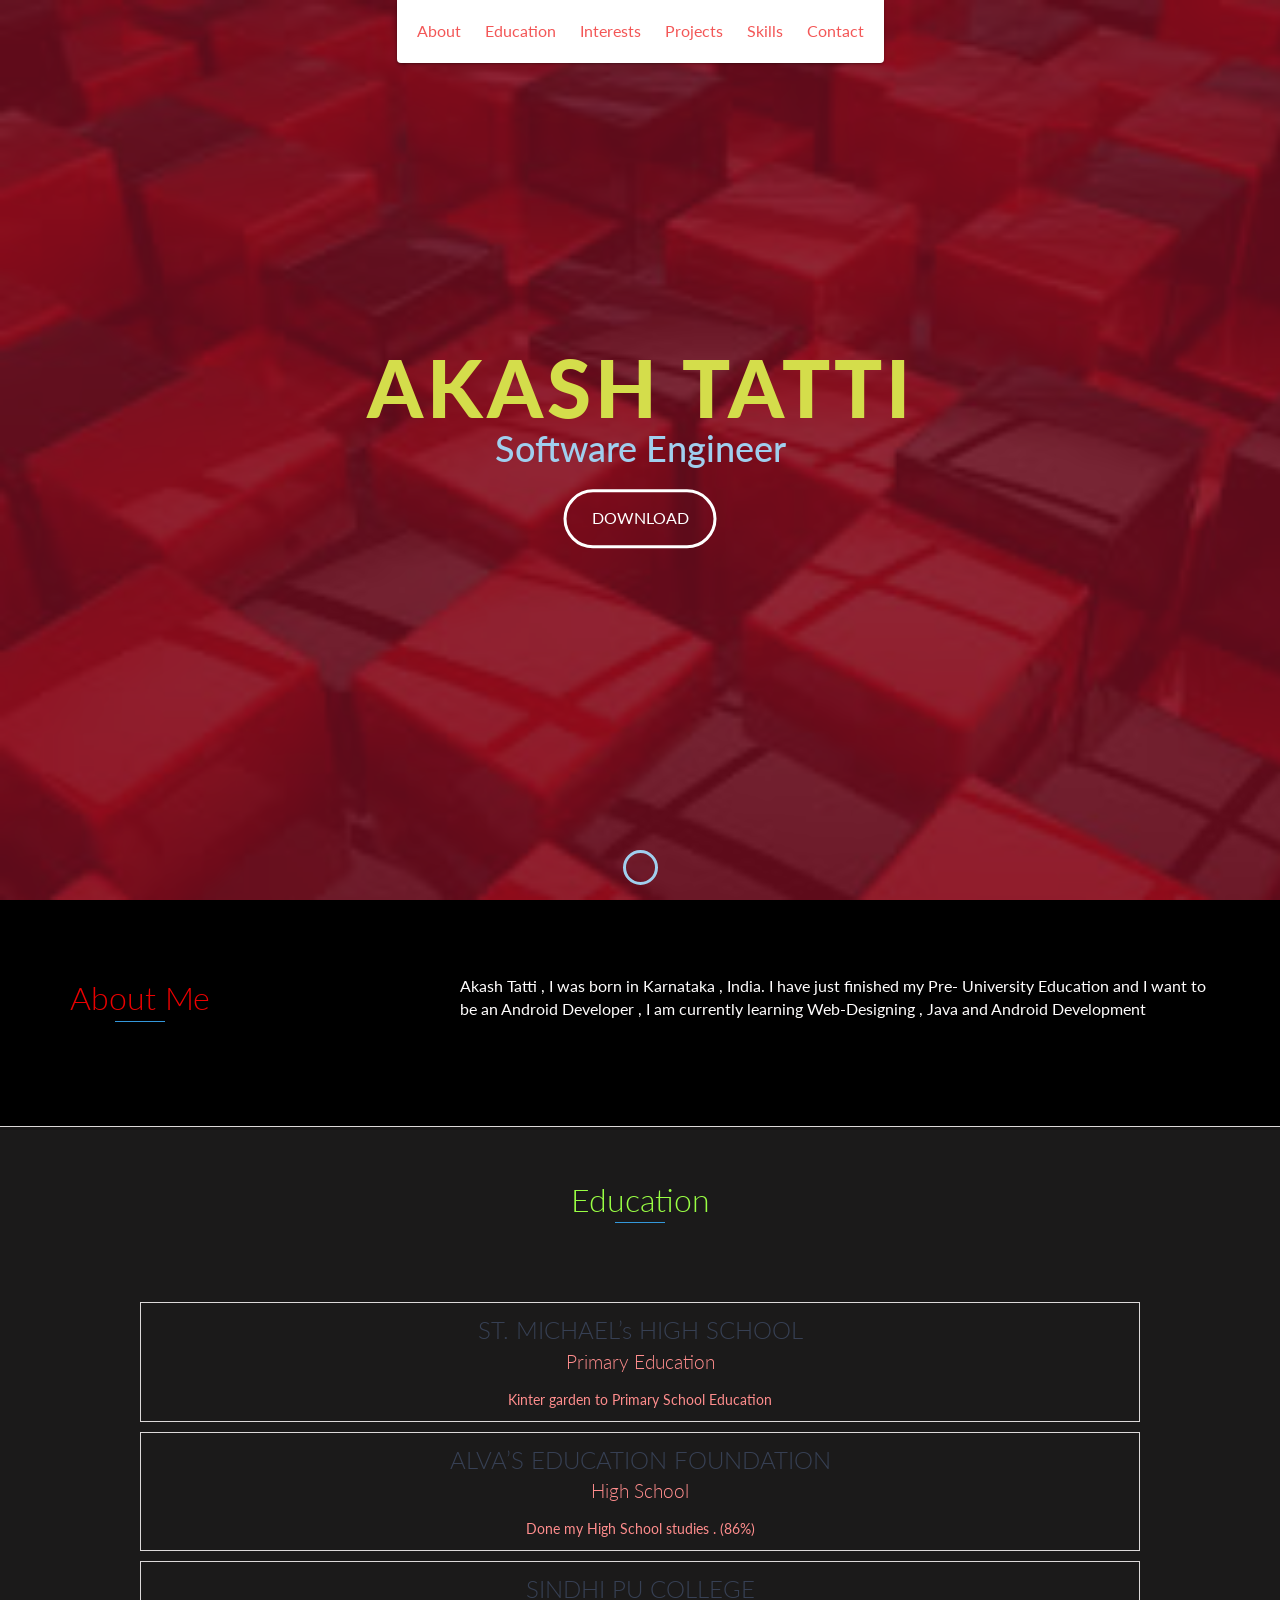
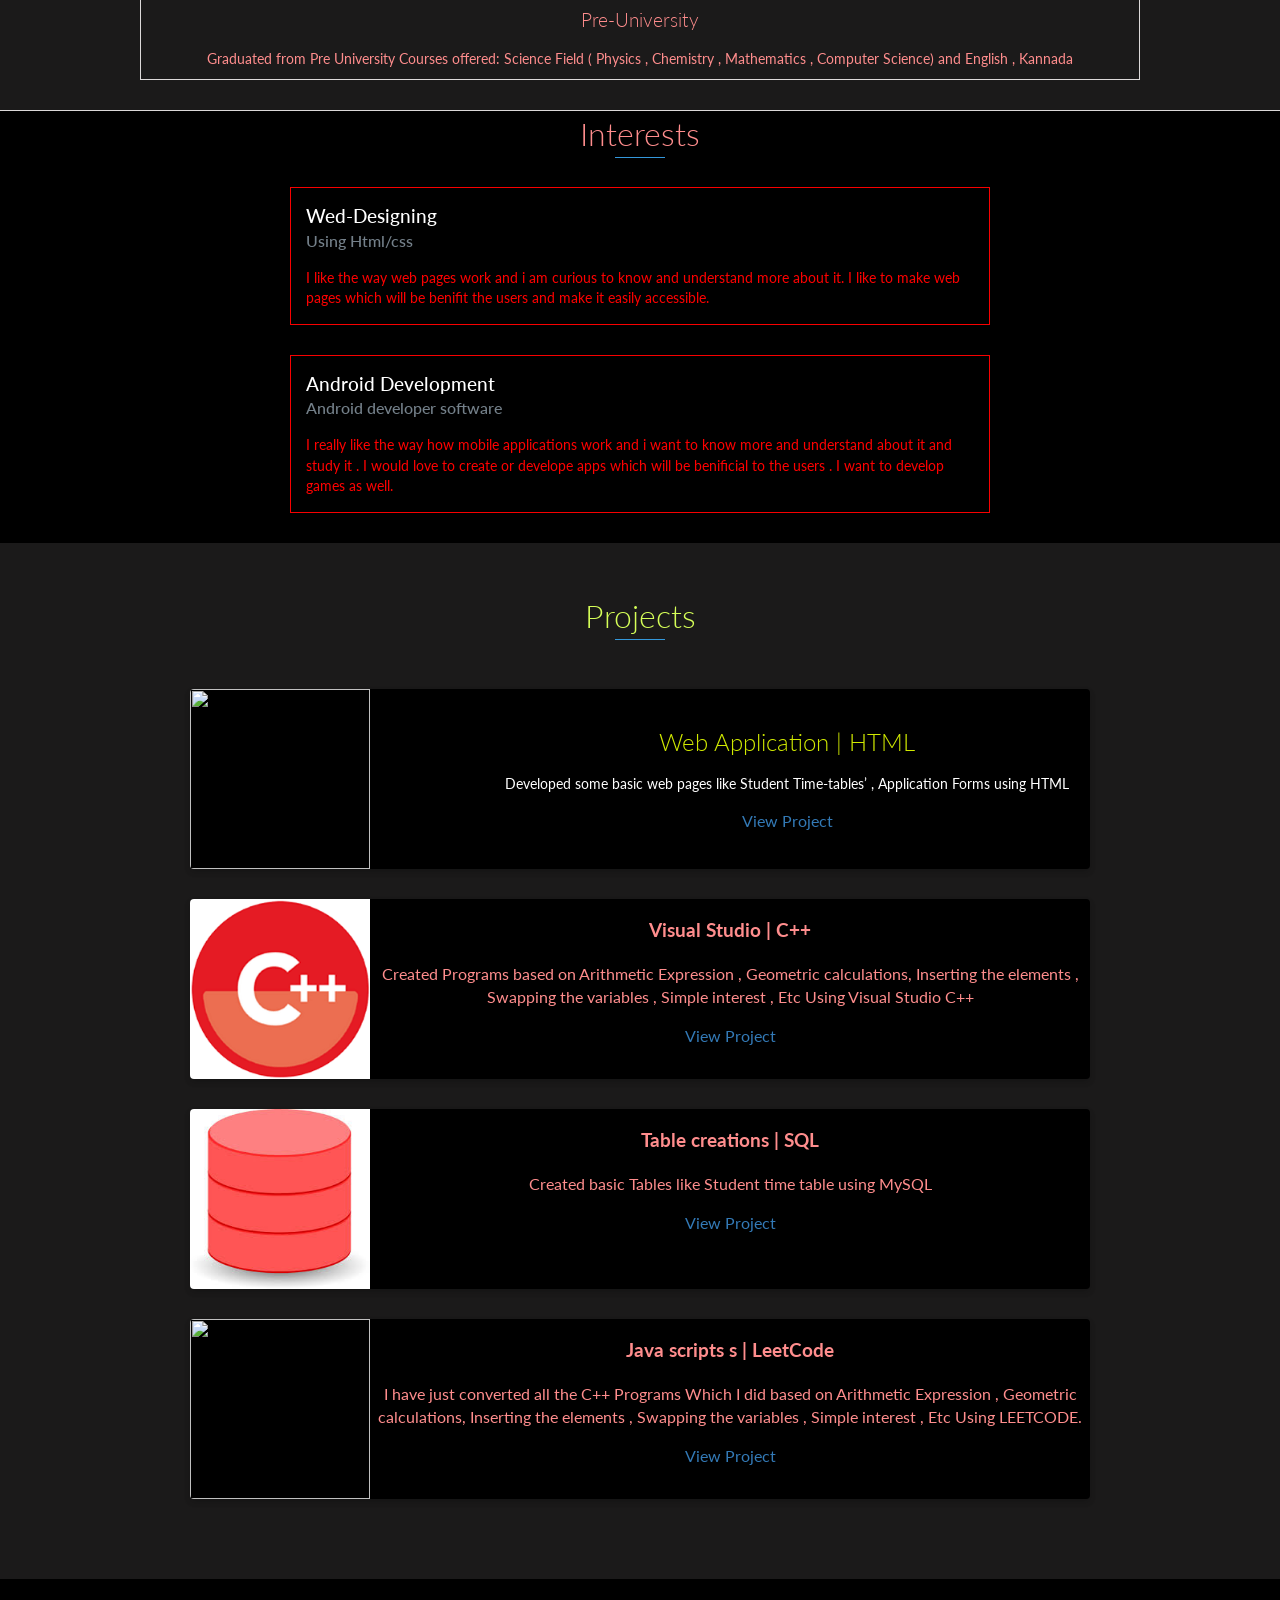
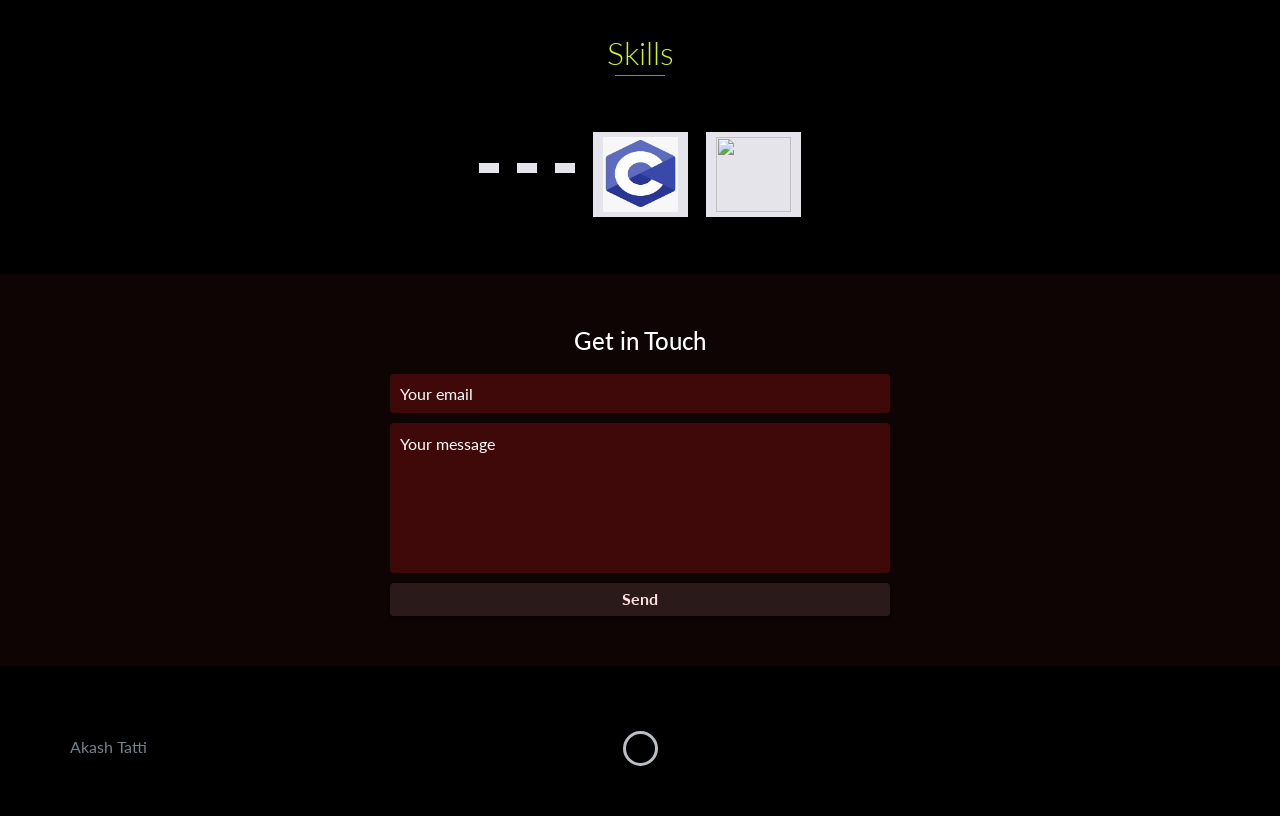
==== index.html @ 7dd9858f "Add files via upload" ====
<!DOCTYPE html>
<html class="no-js" lang="en">

<head>
    


    <meta charset="utf-8">
    <meta http-equiv="X-UA-Compatible" content="IE=edge">
    <meta name="viewport" content="width=device-width, initial-scale=1">
    <title>My Portfolio</title>
	<link rel="shortcut icon" href="favicon.ico" type="image/x-icon">
	<link rel="icon" href="favicon.ico" type="image/x-icon">
    <link href="https://fonts.googleapis.com/css?family=Lato:300,400,700,900" rel="stylesheet">
    <link rel="stylesheet" href="libs/font-awesome/css/font-awesome.min.css">
    <link href="css/bootstrap.min.css" rel="stylesheet">
    <link href="css/styles.css" rel="stylesheet">
</head>

<body>
    <div id="mobile-menu-open" class="shadow-large">
        <i class="fa fa-bars" aria-hidden="true"></i>
    </div>
    <!-- End #mobile-menu-toggle -->
    <header>
        <div id="mobile-menu-close">
            <span>Close</span> <i class="fa fa-times" aria-hidden="true"></i>
        </div>
        <ul id="menu" class="shadow">
            <li>
                <a href="#about">About</a>
            </li>
            <li>
                <a href="#education">Education</a>
            </li>
            <li>
                <a href="#interests">Interests</a>
            </li>
            <li>
                <a href="#projects">Projects</a>
            </li>
            <li>
                <a href="#skills">Skills</a>
            </li>
            <li>
                <a href="#contact">Contact</a>
            </li>
        </ul>
    </header>
    <!-- End header -->

    <div id="lead">
        <div id="lead-content">
            <h1>Akash Tatti</h1>
            <h2>Software Engineer</h2>
            <a href="https://drive.google.com/file/d/1uP4zpiousrW5G_NjTyZGh92QVr4Qnkuy/view?usp=sharing" download class="btn-rounded-white">DOWNLOAD</a>
          
        </div>
        <!-- End #lead-content -->

        <div id="lead-overlay"></div>

        <div id="lead-down">
            <span>
                <i class="fa fa-chevron-down" aria-hidden="true"></i>
            </span>
        </div>
        <!-- End #lead-down -->
    </div>
    <!-- End #lead -->

    <div id="about">
        <div class="container">
            <div class="row">
                <div class="col-md-4">

                    <h2 class="heading">About Me</h2>
                </div>
                <div class="col-md-8">
                    <p>
                       Akash Tatti , I was born in Karnataka , India. I have just finished my Pre- University Education and I want to be an Android Developer , I am currently learning Web-Designing , Java and Android Development
                    </p>
                </div>
            </div>
        </div>
    </div>
    <!-- End #about -->

    <div id="education" class="background-alt">
        <h2 class="heading">Education</h2>
        <div id="experience-timeline">
            <div data-date="June 2006 – March 2014">
                <h3>ST. MICHAEL’s HIGH SCHOOL </h3>
                <h4>Primary Education</h4>
                <p>
                    Kinter garden to Primary School Education                                                   
                </p>
            </div>

            <div data-date="June 2014 – March 2018">
                <h3>ALVA’S EDUCATION FOUNDATION </h3>
                <h4>High School</h4>
                <p>
                    Done my High School studies . (86%) 
                </p>
            </div>

            <div data-date="June 2018- March 2020 ">
                <h3>SINDHI PU COLLEGE </h3>
                <h4>Pre-University</h4>
                <p>
                       Graduated from Pre University 
                    Courses offered:  Science Field ( Physics , Chemistry , Mathematics , Computer Science) and English , Kannada
                    
                </p>
            </div>
        </div>
    </div>
    <!-- End #education -->

    <div id="interests"> 
        <center> <u><h2 class="heading" >Interests</h2 > </u></center>
        <div class="education-block">
            <h3>Wed-Designing</h3>
            
            <h4>Using Html/css</h4>
            <p>
               I like the way web pages work and i am curious to know and understand more about it.
               I like to make web pages which will be benifit the users and make it easily accessible.

            </p>
        </div>
        <!-- End .education-block -->

        <div class="education-block">
            <h3>Android Development</h3>
            
            <h4>Android developer software</h4>
            <p>I really like the way how mobile applications work and i want to know more and understand about it and study it .
                I would love to create or develope apps which will be benificial to the users .
                I want to develop games as well. 
            </p>
        </div>
        <!-- End .education-block -->
    </div>
    <!-- End #education -->

    <div id="projects" class="background-alt">
        <h2 class="heading">Projects</h2>
        <div class="project-info1">
            <div class="row">
                <div class="project shadow-large">
                    <div class="project-image">

                        <img src="https://encrypted-tbn0.gstatic.com/images?q=tbn%3AANd9GcQEc9A_S6BPxCDRp5WjMFEfXrpCu1ya2OO-Lw&usqp=CAU " width="180" height="180" />
                        
                    </div>
                    <!-- End .project-image -->
                    
                 
                    <div class="project-info">
                        <h3>Web Application | HTML   </h3>
                        <p>
                            Developed some basic web pages like Student Time-tables’  , Application Forms using HTML
                        </p>
                        <a href="#">View Project</a>
                    </div>
                        
                        </a>
                        
                           
                    <!-- End .project-info -->
                </div>
                <!-- End .project -->

                <div class="project shadow-large">
                    <div class="project-image">
                        <img src="[data-uri]" width="180" height="180 "  />
                    </div>
                    <!-- End .project-image -->
                    <div class="project-info1">
                        <h3>Visual Studio | C++</h3>
                        <p>
                            Created Programs based on Arithmetic Expression , Geometric calculations, Inserting the elements , Swapping the variables , Simple interest , Etc
                            Using Visual Studio C++
                            
                        </p>
                        <a href="#">View Project</a>
                    </div>
                    <!-- End .project-info -->
                </div>
                <!-- End .project -->
                <div class="project shadow-large">
                    <div class="project-image">
                        <img src="[data-uri]" width="180" height="180 " />
                    </div>
                    <!-- End .project-image -->
                    <div class="project-info1">
                        <h3>   Table creations |  SQL </h3>
                        <p>
                            Created basic Tables like Student time table  using MySQL
                            
                        </p>
                        <a href="#">View Project</a>
                    </div>
                    <!-- End .project-info -->
                </div>
                <!-- End .project -->
                <div class="project shadow-large">
                    <div class="project-image">
                        <img src="https://143530-415148-raikfcquaxqncofqfm.stackpathdns.com/wp-content/uploads/2018/09/java.png" width="180" height="180" />
                    </div>
                    <!-- End .project-image -->
                    <div class="project-info1">
                        <h3>Java scripts s |  LeetCode</h3>
                        <p>
                            I have just converted all the C++ Programs Which I did based on Arithmetic Expression , Geometric calculations, Inserting the elements , Swapping the variables , Simple interest , Etc Using LEETCODE.
                            
                        </p>
                        <a href="#">View Project</a>
                    </div>
                    <!-- End .project-info -->
                </div>
                <!-- End .project -->
            </div>
        </div>
    </div>
    <!-- End #projects -->

    <div id="skills">
        <h2 class="heading">Skills</h2>
        <ul>
            
            <li><a href="https://html.com/ " target="_blank"><i class="fa fa-html5 -" aria-hidden="true"></i></a></li>
            <li><a href="https://www.oracle.com/in/database/ " target="_blank"><i class="fa fa-database" aria-hidden="true"></i></a></li>
             <li><a href="https://www.java.com/en/" target="_blank"><i class="fab fa-java fa-lg" aria-hidden="true"></i></a></li>
            <li><img src="[data-uri]" width="75" height="75">
</li>
            <li><img src="https://i.pinimg.com/originals/99/f8/87/99f887833c475448723d3c9ac16c179b.png" width="75" height="75"></li>

        </ul>
    </div>
    <!-- End #skills -->

    <div id="contact">
        <h2>Get in Touch</h2>
        <div id="contact-form">
            <form action="mailto:someone@example.com" method="post" enctype="text/plain">
            
                <input type="hidden" name="_subject" value="Contact request from personal website" />
                <input type="email" name="_replyto" placeholder="Your email" required>
                <textarea name="message" placeholder="Your message" required></textarea>
                <button type="submit">Send</button>
            </form>
        </div>
        <!-- End #contact-form -->
    </div>
    <!-- End #contact -->

    <footer>
        <div class="container">
            <div class="row">
                <div class="col-sm-5 copyright">
                    <p>
                        Akash Tatti
                    </p>
                </div>
                <div class="col-sm-2 top">
                    <span id="to-top">
                        <i class="fa fa-chevron-up" aria-hidden="true"></i>
                    </span>
                </div>
                <div class="col-sm-5 social">
                    <ul>
                        <li>
                            <a href="https://github.com/Akash-Tatti/ " target="_blank"><i class="fa fa-github" aria-hidden="true"></i></a>
                        </li>
        
                        <li>
                            <a href="https://plus.google.com/" target="_blank"><i class="fa fa-google-plus" aria-hidden="true"></i></a>
                        </li>
                        <li> <a href="https://www.linkedin.com/in/akash-tatti-5073a31b0/" target="_blank"><i class="fa fa-linkedin" aria-hidden="true"></i></a>
                        </li>
                        <li>
                            <a href="https://www.instagram.com/07ash_ketchum/" target="_blank"><i class="fa fa-instagram" aria-hidden="true"></i></a>
                        </li>
                    </ul>
                </div>
            </div>
        </div>
    </footer>
    <!-- End footer -->

    <script src="https://ajax.googleapis.com/ajax/libs/jquery/1.12.4/jquery.min.js"></script>
    <script src="js/scripts.min.js"></script>
</body>

</html>
---- css/styles.css ----
/*!
    Title: Dev Portfolio Template
    Version: 1.2.2
    Last Change: 03/25/2020
    Author: Ryan Fitzgerald
    Repo: https://github.com/RyanFitzgerald/devportfolio-template
    Issues: https://github.com/RyanFitzgerald/devportfolio-template/issues

    Description: This file contains all the styles associated with the page
    that don't come from third party libraries. This file gets compiled using
    Gulp and send to the /css folder which is then loaded on the page.

*/body{font-family:'Lato', sans-serif;font-size:16px}body.active{overflow:hidden;z-index:-1}.no-js #experience-timeline>div{background:#black;padding:10px;margin-bottom:10px;border:1px solid #dcd9d9}.no-js #experience-timeline>div h3{font-size:1.5em;font-weight:300;color:#374054;display:inline-block;margin:0}.no-js #experience-timeline>div h4{font-size:1.2em;font-weight:300;color:#Black;margin:0 0 15px 0}.no-js #experience-timeline>div p{color:#ff8d8d;font-size:0.9em;margin:0}.no-js #experience-timeline:before,.no-js #experience-timeline:after{content:none}@keyframes dropHeader{0%{transform:translateY(-100%)}100%{transform:translateY(0)}}header{position:absolute;top:0;left:0;right:0;text-align:center;z-index:10;animation-name:dropHeader;animation-iteration-count:1;animation-timing-function:ease;animation-duration:0.75s}header ul{display:inline-block;background:#fff;text-align:center;padding:10px;margin:0;border-bottom-right-radius:4px;border-bottom-left-radius:4px}header li{display:inline-block}header a{display:block;color:#f35757;padding:10px}header a:hover{color:#ff2e2e;text-decoration:none;background:#eee;border-radius:4px}header a:focus{color:#3498db;text-decoration:none}header.active{display:block}header.sticky{position:fixed;z-index:999}#menu.active{display:block}#mobile-menu-open{display:none;cursor:pointer;position:fixed;right:15px;top:10px;color:#3498db;font-size:1.5em;z-index:20;padding:0 7px;border-radius:4px;background:#fff}#mobile-menu-close{display:none;text-align:right;width:100%;background:#fff;font-size:1.5em;padding-right:15px;padding-top:10px;cursor:pointer;color:#3498db}#mobile-menu-close span{font-size:0.5em;text-transform:uppercase}#mobile-menu-close i{vertical-align:middle}footer{padding:50px 0}.copyright{padding-top:20px}.copyright p{margin:0;color:#74808a}.top{text-align:center}.top span{cursor:pointer;display:block;margin:15px auto 0 auto;width:35px;height:35px;border-radius:50%;border:3px solid #b9bfc4;text-align:center}.top i{color:#74808a}.social{text-align:right}.social ul{margin:5px 0 0 0;padding:0}.social li{display:inline-block;font-size:1.25em;list-style:none}.social a{display:block;color:#74808a;padding:10px}.social a:hover{color:#800000}.btn-rounded-white{display:inline-block;color:#fff;padding:15px 25px;border:3px solid #fff;border-radius:30px;transition:.5s ease all}.btn-rounded-white:hover{color:#3498db;background:#fff;text-decoration:none}.shadow{box-shadow:0 1px 3px rgba(0,0,0,0.12),0 1px 2px rgba(0,0,0,0.24)}.shadow-large{box-shadow:0 3px 6px rgba(0,0,0,0.08),0 3px 6px rgba(0,0,0,0.15)}.heading{position:relative;display:inline-block;font-size:2em;font-weight:300;margin:0 0 30px 0}.heading:after{position:absolute;content:'';top:100%;height:1px;width:50px;left:0;right:0;margin:0 auto;background:#3498db}.background-alt{background:#1b1a1a}#lead{position:relative;height:100vh;min-height:50px;max-height:1080px;background:url(../images/lead2-bg.jpg);background-size:cover;padding:10px;overflow:hidden}#lead-content{position:absolute;z-index:10;top:50%;left:50%;transform:translate(-50%, -50%);text-align:center}#lead-content h1,#lead-content h2{margin:0}#lead-content h1{color:#d4dd4b;font-weight:900;font-size:5em;text-transform:uppercase;letter-spacing:0.05em;line-height:0.9em}#lead-content h2{color:#a0cfee;font-weight:500;font-size:2.25em;margin-bottom:15px}#lead-overlay{position:absolute;height:100%;width:100%;top:0;right:0;bottom:0;left:0;background:rgba(118,14,33,0.8);z-index:1}#lead-down{position:absolute;left:0;right:0;width:100%;text-align:center;z-index:10;bottom:15px;color:#fff}#lead-down span{cursor:pointer;display:block;margin:0 auto;width:35px;height:35px;border-radius:50%;border:3px solid #a0cfee;text-align:center}#lead-down i{animation:pulsate 1.5s ease;animation-iteration-count:infinite;padding-top:5px}@keyframes pulsate{0%{transform:scale(1, 1)}50%{transform:scale(1.2, 1.2)}100%{transform:scale(1, 1)}}#about{padding:75px 15px;border-bottom:1px solid #dcd9d9}#about h2{color:#ea0000}#about p{color:#fffdfd;margin:0}#experience{padding:50px 15px;text-align:center;border-bottom:1px solid #ff0000}#experience h2{color:#ff8d8d}#experience-timeline{margin:30px auto 0 auto;position:relative;max-width:1000px}#experience-timeline:before{position:absolute;content:'';top:0;bottom:0;left:303px;right:auto;height:100%;width:3px;background:#3498db;z-index:0}#experience-timeline:after{position:absolute;content:'';width:3px;height:40px;background:#3498db;background:linear-gradient(to bottom, #3498db, rgba(52,152,219,0));top:100%;left:303px}.vtimeline-content{margin-left:350px;background:#320000;border:1px solid #e6e6e6;padding:15px;border-radius:3px;text-align:left}.vtimeline-content h3{font-size:1.5em;font-weight:300;color:#ffffff;display:inline-block;margin:0}.vtimeline-content h4{font-size:1.2em;font-weight:300;color:#fa6e6e;margin:0 0 15px 0}.vtimeline-content p{color:#74808a;font-size:0.9em;margin:0}.vtimeline-point{position:relative;display:block;vertical-align:top;margin-bottom:30px}.vtimeline-icon{position:relative;color:#fff;width:50px;height:50px;background:#3498db;border-radius:50%;float:left;z-index:99;margin-left:280px}.vtimeline-icon i{display:block;font-size:2em;margin-top:10px}.vtimeline-date{width:260px;text-align:right;position:absolute;left:0;top:10px;font-weight:300;color:#ffe502}#education{padding:50px 15px 20px 15px;border-bottom:1px solid #dcd9d9;text-align:center}#education h2{color:#99ff44;margin-bottom:50px}.education-block{max-width:700px;margin:0 auto 30px auto;padding:15px;border:1px solid #f80000;text-align:left}.education-block h3{font-weight:500;float:left;margin:0;color:#ffffff}.education-block span{color:#74808a;float:right}.education-block h4{color:#74808a;clear:both;font-weight:500;margin:0 0 15px 0}.education-block p,.education-block ul{margin:0;color:#ff0000;font-size:0.9em}.education-block ul{padding:0 0 0 15px}#projects{padding:50px 15px;border-bottom:1px solid #000;text-align:center}#projects  h2{color:#d6ff58;margin-bottom:50px}.project{position:relative;max-width:900px;margin:0 auto 30px auto;overflow:hidden;background:#000;border-radius:4px}.project-image{float:left}.project-info{position:absolute;top:50%;transform:translateY(-50%);margin-left:300px;padding:15px}.project-info h3{font-size:1.5em;font-weight:300;color:#d1ea00;margin:0 0 15px 0}.project-info p{color:#ffffff;margin:0 0 15px 0;font-size:0.9em} no-image .project-info{position:relative;margin:0;padding:30px 15px;transform:none}#more-projects{display:none}#skills{padding:50px 15px;text-align:center}#skills h2{color:#d2f21f;margin-bottom:50px}#skills ul{display:block;margin:0 auto;padding:0;max-width:800px}#skills li{display:inline-block;margin:7px;padding:5px 10px;color:#374054;background:#e4e4ea;list-style:none;cursor:default;font-size:1.2em}#contact{padding:50px 15px;background:#0f0404;;text-align:center}#contact h2{margin:0 0 15px 0;color:#fff;font-weight:500}#contact-form{max-width:500px;margin:0 auto}#contact-form input,#contact-form textarea{display:block;width:100%;padding:10px;border-radius:4px;border:none;margin-bottom:10px;background:#400909;;color:#fff;transition:.5s ease all}#contact-form input::-webkit-input-placeholder,#contact-form textarea::-webkit-input-placeholder{color:#fff}#contact-form input:-moz-placeholder,#contact-form textarea:-moz-placeholder{color:#fff;opacity:1}#contact-form input::-moz-placeholder,#contact-form textarea::-moz-placeholder{color:#fff;opacity:1}#contact-form input:-ms-input-placeholder,#contact-form textarea:-ms-input-placeholder{color:#fff}#contact-form input:focus,#contact-form textarea:focus{outline:none;background:#16527a}#contact-form textarea{height:150px;resize:none}#contact-form button{display:block;width:100%;background:#2a1a1a;border-radius:4px;padding:5px 10px;border:none;color:#ffdede;font-weight:700;box-shadow:0 1px 3px rgba(0,0,0,0.12),0 1px 2px rgba(0,0,0,0.24);transition:.5s ease all}#contact-form button:hover{box-shadow:0 10px 20px rgba(0,0,0,0.19),0 6px 6px rgba(0,0,0,0.23)}.optional-section{padding:50px 15px;text-align:center;border-top:1px solid #dcd9d9}.optional-section h2{color:#374054}.optional-section-block{max-width:700px;margin:0 auto 30px auto;padding:15px;border:1px solid #dcd9d9;background:#fff;text-align:left}.optional-section-block h3{font-weight:500;margin:0 0 15px 0;color:#374054}.optional-section-block h4{color:#74808a;clear:both;font-weight:500;margin:0 0 15px 0}.optional-section-block p,.optional-section-block ul{margin:0 0 15px 0;color:#74808a;font-size:0.9em}.optional-section-block ul{padding:0 0 0 15px}@media only screen and (max-width: 750px){#experience-timeline:before,#experience-timeline:after{left:23px}.vtimeline-date{width:auto;text-align:left;position:relative;margin-bottom:15px;display:block;margin-left:70px}.vtimeline-icon{margin-left:0}.vtimeline-content{margin-left:70px}}@media only screen and (max-width: 992px){#lead{height:auto;min-height:auto;max-height:auto;padding:100px 15px}#lead-content{position:relative;transform:none;left:auto;top:auto}#lead-content h1{font-size:3em}#lead-content h2{font-size:1.75em}#about{text-align:center}#about p{text-align:left}}@media only screen and (max-width: 768px){header{position:fixed;display:none;z-index:999;animation:none;bottom:0;height:100%}#mobile-menu-open,#mobile-menu-close{display:block}#menu{height:100%;overflow-y:auto;box-shadow:none;border-radius:0;width:100%}#menu li{display:block;margin-bottom:10px}#lead-content h1{font-size:2em}#lead-content h2{font-size:1.3em}#lead-content a{padding:10px 20px}#lead-down{display:none}.education-block h3,.education-block span{float:none}.project-image{display:none}.project-info{position:relative;margin:0;padding:30px 15px;top:auto;transform:none}footer{text-align:center}.social{text-align:center}}@media only screen and (max-width: 480px){#lead-content h1{font-size:1.5em}#lead-content h2{font-size:1em}#lead-content a{font-size:0.9em;padding:5px 10px}}
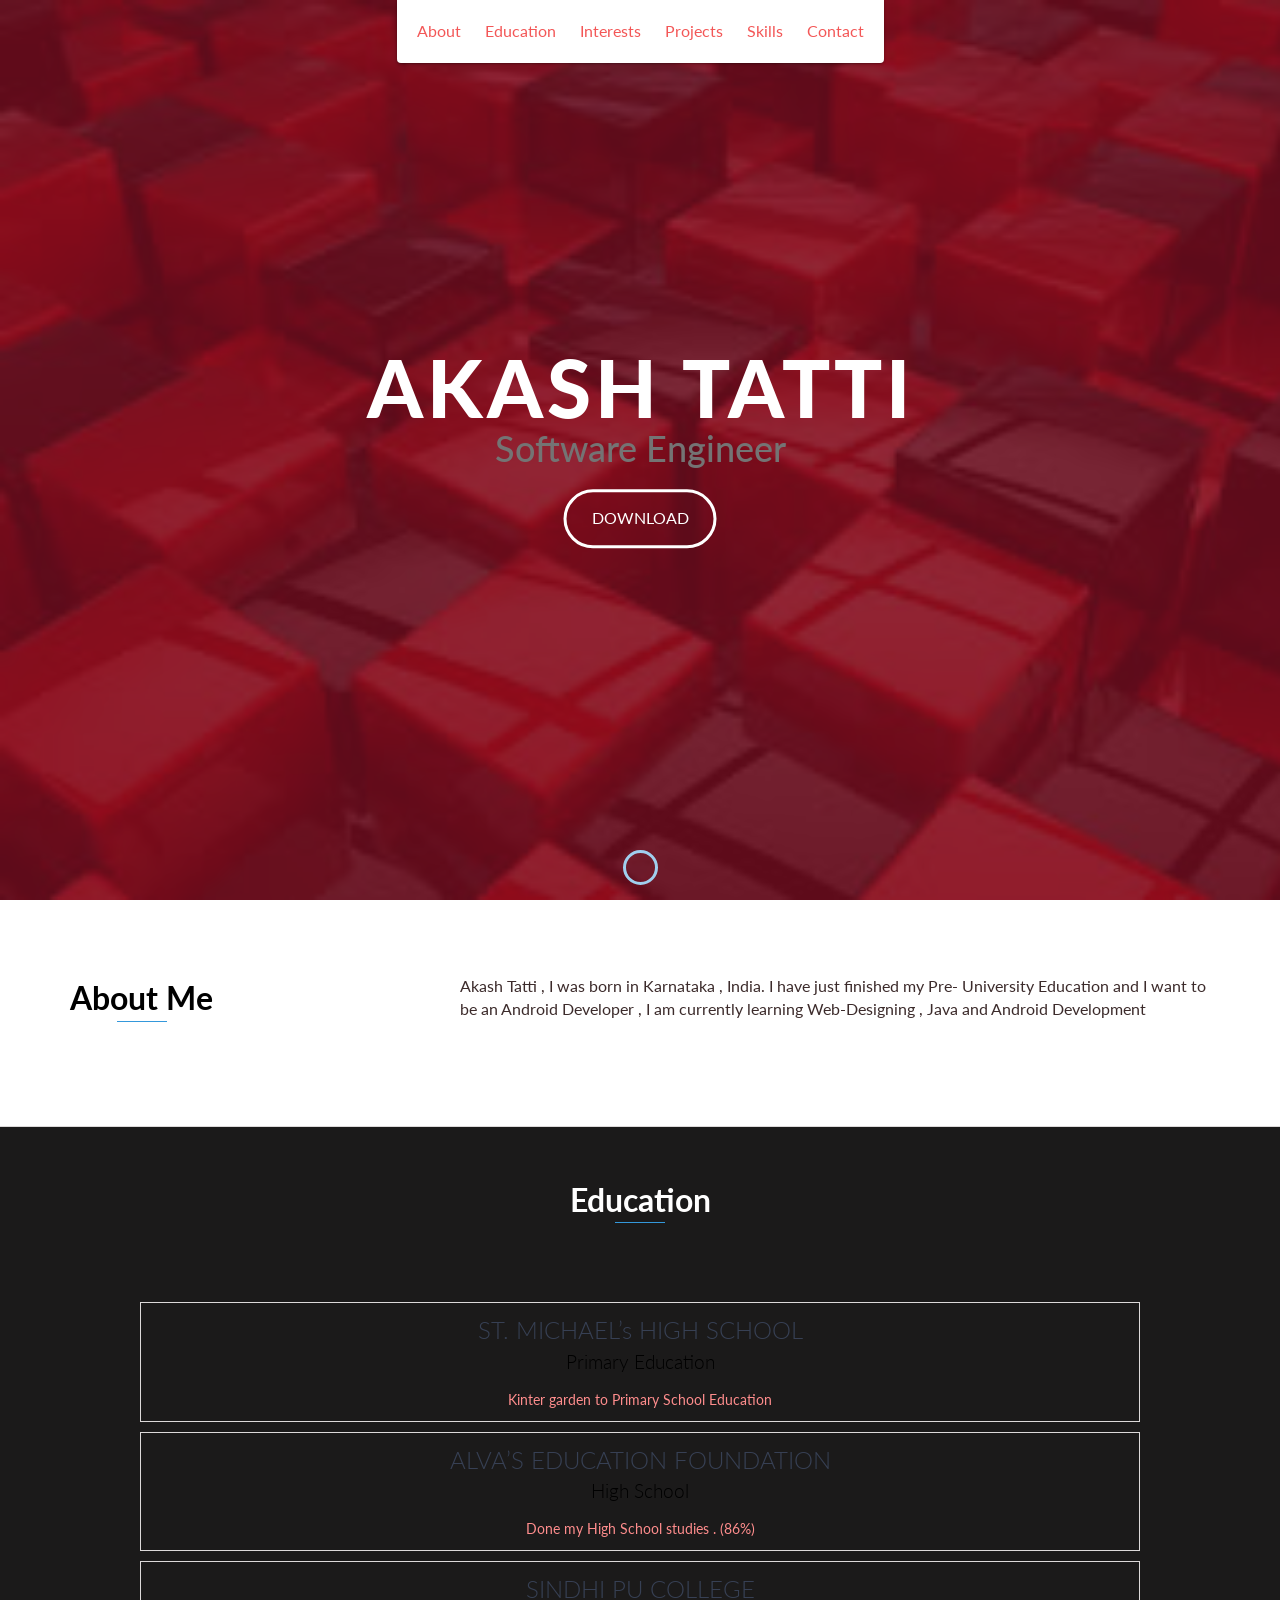
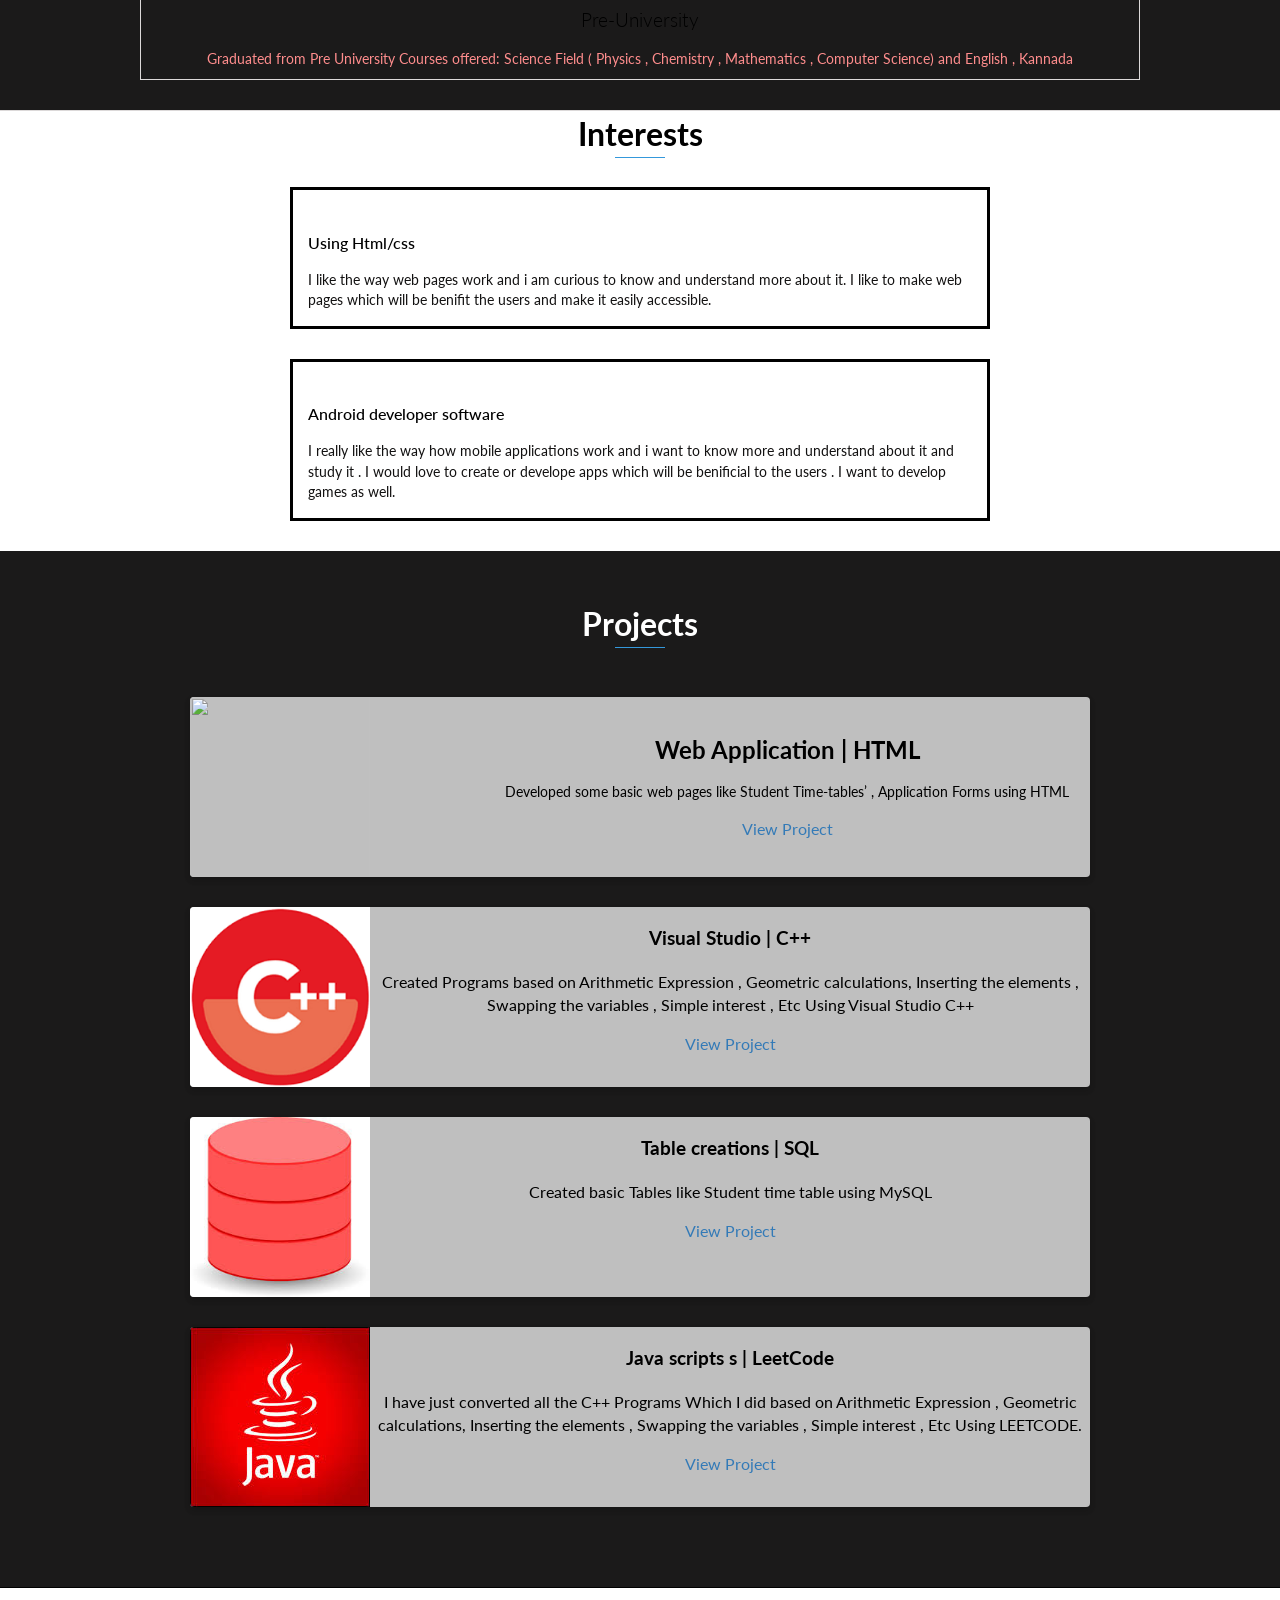
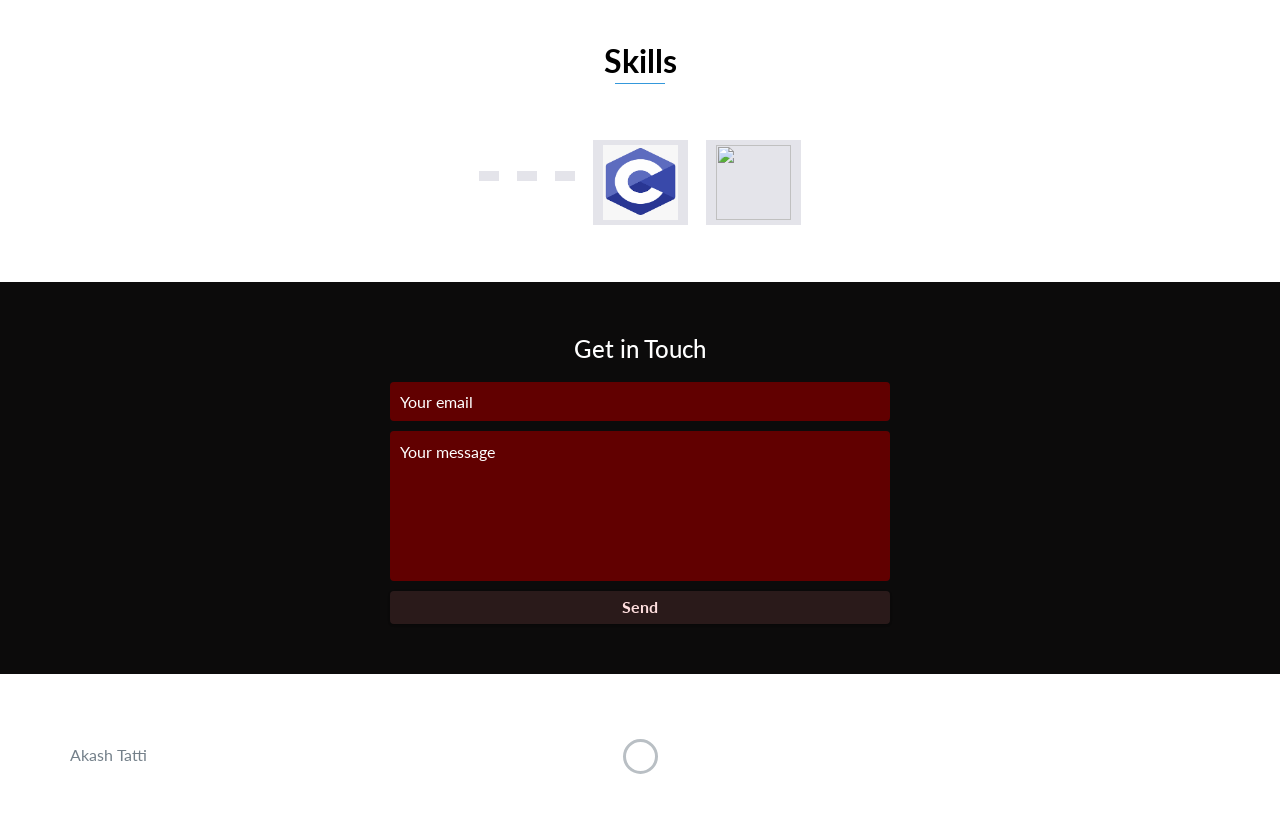
==== commit fd9c8aa3: "index" ====
--- a/index.html
+++ b/index.html
@@ -74,7 +74,7 @@
             <div class="row">
                 <div class="col-md-4">
 
-                    <h2 class="heading">About Me</h2>
+                    <h2 class="heading"><b> About Me</b></h2>
                 </div>
                 <div class="col-md-8">
                     <p>
@@ -87,7 +87,7 @@
     <!-- End #about -->
 
     <div id="education" class="background-alt">
-        <h2 class="heading">Education</h2>
+        <h2 class="heading"><b>Education</b></h2>
         <div id="experience-timeline">
             <div data-date="June 2006 – March 2014">
                 <h3>ST. MICHAEL’s HIGH SCHOOL </h3>
@@ -119,7 +119,7 @@
     <!-- End #education -->
 
     <div id="interests"> 
-        <center> <u><h2 class="heading" >Interests</h2 > </u></center>
+        <center> <u><h2 class="heading" ><b>Interests</b></h2 > </u></center>
         <div class="education-block">
             <h3>Wed-Designing</h3>
             
@@ -146,7 +146,7 @@
     <!-- End #education -->
 
     <div id="projects" class="background-alt">
-        <h2 class="heading">Projects</h2>
+        <h2 class="heading"><b>Projects</b></h2>
         <div class="project-info1">
             <div class="row">
                 <div class="project shadow-large">
@@ -159,7 +159,7 @@
                     
                  
                     <div class="project-info">
-                        <h3>Web Application | HTML   </h3>
+                        <h3><b>Web Application | HTML </b>  </h3>
                         <p>
                             Developed some basic web pages like Student Time-tables’  , Application Forms using HTML
                         </p>
@@ -208,7 +208,7 @@
                 <!-- End .project -->
                 <div class="project shadow-large">
                     <div class="project-image">
-                        <img src="https://143530-415148-raikfcquaxqncofqfm.stackpathdns.com/wp-content/uploads/2018/09/java.png" width="180" height="180" />
+                        <img src="[data-uri]" width="180" height="180">
                     </div>
                     <!-- End .project-image -->
                     <div class="project-info1">
@@ -228,7 +228,7 @@
     <!-- End #projects -->
 
     <div id="skills">
-        <h2 class="heading">Skills</h2>
+        <h2 class="heading"><b>Skills</b></h2>
         <ul>
             
             <li><a href="https://html.com/ " target="_blank"><i class="fa fa-html5 -" aria-hidden="true"></i></a></li>
--- a/css/styles.css
+++ b/css/styles.css
@@ -10,7 +10,7 @@
     that don't come from third party libraries. This file gets compiled using
     Gulp and send to the /css folder which is then loaded on the page.
 
-*/body{font-family:'Lato', sans-serif;font-size:16px}body.active{overflow:hidden;z-index:-1}.no-js #experience-timeline>div{background:#black;padding:10px;margin-bottom:10px;border:1px solid #dcd9d9}.no-js #experience-timeline>div h3{font-size:1.5em;font-weight:300;color:#374054;display:inline-block;margin:0}.no-js #experience-timeline>div h4{font-size:1.2em;font-weight:300;color:#Black;margin:0 0 15px 0}.no-js #experience-timeline>div p{color:#ff8d8d;font-size:0.9em;margin:0}.no-js #experience-timeline:before,.no-js #experience-timeline:after{content:none}@keyframes dropHeader{0%{transform:translateY(-100%)}100%{transform:translateY(0)}}header{position:absolute;top:0;left:0;right:0;text-align:center;z-index:10;animation-name:dropHeader;animation-iteration-count:1;animation-timing-function:ease;animation-duration:0.75s}header ul{display:inline-block;background:#fff;text-align:center;padding:10px;margin:0;border-bottom-right-radius:4px;border-bottom-left-radius:4px}header li{display:inline-block}header a{display:block;color:#f35757;padding:10px}header a:hover{color:#ff2e2e;text-decoration:none;background:#eee;border-radius:4px}header a:focus{color:#3498db;text-decoration:none}header.active{display:block}header.sticky{position:fixed;z-index:999}#menu.active{display:block}#mobile-menu-open{display:none;cursor:pointer;position:fixed;right:15px;top:10px;color:#3498db;font-size:1.5em;z-index:20;padding:0 7px;border-radius:4px;background:#fff}#mobile-menu-close{display:none;text-align:right;width:100%;background:#fff;font-size:1.5em;padding-right:15px;padding-top:10px;cursor:pointer;color:#3498db}#mobile-menu-close span{font-size:0.5em;text-transform:uppercase}#mobile-menu-close i{vertical-align:middle}footer{padding:50px 0}.copyright{padding-top:20px}.copyright p{margin:0;color:#74808a}.top{text-align:center}.top span{cursor:pointer;display:block;margin:15px auto 0 auto;width:35px;height:35px;border-radius:50%;border:3px solid #b9bfc4;text-align:center}.top i{color:#74808a}.social{text-align:right}.social ul{margin:5px 0 0 0;padding:0}.social li{display:inline-block;font-size:1.25em;list-style:none}.social a{display:block;color:#74808a;padding:10px}.social a:hover{color:#800000}.btn-rounded-white{display:inline-block;color:#fff;padding:15px 25px;border:3px solid #fff;border-radius:30px;transition:.5s ease all}.btn-rounded-white:hover{color:#3498db;background:#fff;text-decoration:none}.shadow{box-shadow:0 1px 3px rgba(0,0,0,0.12),0 1px 2px rgba(0,0,0,0.24)}.shadow-large{box-shadow:0 3px 6px rgba(0,0,0,0.08),0 3px 6px rgba(0,0,0,0.15)}.heading{position:relative;display:inline-block;font-size:2em;font-weight:300;margin:0 0 30px 0}.heading:after{position:absolute;content:'';top:100%;height:1px;width:50px;left:0;right:0;margin:0 auto;background:#3498db}.background-alt{background:#1b1a1a}#lead{position:relative;height:100vh;min-height:50px;max-height:1080px;background:url(../images/lead2-bg.jpg);background-size:cover;padding:10px;overflow:hidden}#lead-content{position:absolute;z-index:10;top:50%;left:50%;transform:translate(-50%, -50%);text-align:center}#lead-content h1,#lead-content h2{margin:0}#lead-content h1{color:#d4dd4b;font-weight:900;font-size:5em;text-transform:uppercase;letter-spacing:0.05em;line-height:0.9em}#lead-content h2{color:#a0cfee;font-weight:500;font-size:2.25em;margin-bottom:15px}#lead-overlay{position:absolute;height:100%;width:100%;top:0;right:0;bottom:0;left:0;background:rgba(118,14,33,0.8);z-index:1}#lead-down{position:absolute;left:0;right:0;width:100%;text-align:center;z-index:10;bottom:15px;color:#fff}#lead-down span{cursor:pointer;display:block;margin:0 auto;width:35px;height:35px;border-radius:50%;border:3px solid #a0cfee;text-align:center}#lead-down i{animation:pulsate 1.5s ease;animation-iteration-count:infinite;padding-top:5px}@keyframes pulsate{0%{transform:scale(1, 1)}50%{transform:scale(1.2, 1.2)}100%{transform:scale(1, 1)}}#about{padding:75px 15px;border-bottom:1px solid #dcd9d9}#about h2{color:#ea0000}#about p{color:#fffdfd;margin:0}#experience{padding:50px 15px;text-align:center;border-bottom:1px solid #ff0000}#experience h2{color:#ff8d8d}#experience-timeline{margin:30px auto 0 auto;position:relative;max-width:1000px}#experience-timeline:before{position:absolute;content:'';top:0;bottom:0;left:303px;right:auto;height:100%;width:3px;background:#3498db;z-index:0}#experience-timeline:after{position:absolute;content:'';width:3px;height:40px;background:#3498db;background:linear-gradient(to bottom, #3498db, rgba(52,152,219,0));top:100%;left:303px}.vtimeline-content{margin-left:350px;background:#320000;border:1px solid #e6e6e6;padding:15px;border-radius:3px;text-align:left}.vtimeline-content h3{font-size:1.5em;font-weight:300;color:#ffffff;display:inline-block;margin:0}.vtimeline-content h4{font-size:1.2em;font-weight:300;color:#fa6e6e;margin:0 0 15px 0}.vtimeline-content p{color:#74808a;font-size:0.9em;margin:0}.vtimeline-point{position:relative;display:block;vertical-align:top;margin-bottom:30px}.vtimeline-icon{position:relative;color:#fff;width:50px;height:50px;background:#3498db;border-radius:50%;float:left;z-index:99;margin-left:280px}.vtimeline-icon i{display:block;font-size:2em;margin-top:10px}.vtimeline-date{width:260px;text-align:right;position:absolute;left:0;top:10px;font-weight:300;color:#ffe502}#education{padding:50px 15px 20px 15px;border-bottom:1px solid #dcd9d9;text-align:center}#education h2{color:#99ff44;margin-bottom:50px}.education-block{max-width:700px;margin:0 auto 30px auto;padding:15px;border:1px solid #f80000;text-align:left}.education-block h3{font-weight:500;float:left;margin:0;color:#ffffff}.education-block span{color:#74808a;float:right}.education-block h4{color:#74808a;clear:both;font-weight:500;margin:0 0 15px 0}.education-block p,.education-block ul{margin:0;color:#ff0000;font-size:0.9em}.education-block ul{padding:0 0 0 15px}#projects{padding:50px 15px;border-bottom:1px solid #000;text-align:center}#projects  h2{color:#d6ff58;margin-bottom:50px}.project{position:relative;max-width:900px;margin:0 auto 30px auto;overflow:hidden;background:#000;border-radius:4px}.project-image{float:left}.project-info{position:absolute;top:50%;transform:translateY(-50%);margin-left:300px;padding:15px}.project-info h3{font-size:1.5em;font-weight:300;color:#d1ea00;margin:0 0 15px 0}.project-info p{color:#ffffff;margin:0 0 15px 0;font-size:0.9em} no-image .project-info{position:relative;margin:0;padding:30px 15px;transform:none}#more-projects{display:none}#skills{padding:50px 15px;text-align:center}#skills h2{color:#d2f21f;margin-bottom:50px}#skills ul{display:block;margin:0 auto;padding:0;max-width:800px}#skills li{display:inline-block;margin:7px;padding:5px 10px;color:#374054;background:#e4e4ea;list-style:none;cursor:default;font-size:1.2em}#contact{padding:50px 15px;background:#0f0404;;text-align:center}#contact h2{margin:0 0 15px 0;color:#fff;font-weight:500}#contact-form{max-width:500px;margin:0 auto}#contact-form input,#contact-form textarea{display:block;width:100%;padding:10px;border-radius:4px;border:none;margin-bottom:10px;background:#400909;;color:#fff;transition:.5s ease all}#contact-form input::-webkit-input-placeholder,#contact-form textarea::-webkit-input-placeholder{color:#fff}#contact-form input:-moz-placeholder,#contact-form textarea:-moz-placeholder{color:#fff;opacity:1}#contact-form input::-moz-placeholder,#contact-form textarea::-moz-placeholder{color:#fff;opacity:1}#contact-form input:-ms-input-placeholder,#contact-form textarea:-ms-input-placeholder{color:#fff}#contact-form input:focus,#contact-form textarea:focus{outline:none;background:#16527a}#contact-form textarea{height:150px;resize:none}#contact-form button{display:block;width:100%;background:#2a1a1a;border-radius:4px;padding:5px 10px;border:none;color:#ffdede;font-weight:700;box-shadow:0 1px 3px rgba(0,0,0,0.12),0 1px 2px rgba(0,0,0,0.24);transition:.5s ease all}#contact-form button:hover{box-shadow:0 10px 20px rgba(0,0,0,0.19),0 6px 6px rgba(0,0,0,0.23)}.optional-section{padding:50px 15px;text-align:center;border-top:1px solid #dcd9d9}.optional-section h2{color:#374054}.optional-section-block{max-width:700px;margin:0 auto 30px auto;padding:15px;border:1px solid #dcd9d9;background:#fff;text-align:left}.optional-section-block h3{font-weight:500;margin:0 0 15px 0;color:#374054}.optional-section-block h4{color:#74808a;clear:both;font-weight:500;margin:0 0 15px 0}.optional-section-block p,.optional-section-block ul{margin:0 0 15px 0;color:#74808a;font-size:0.9em}.optional-section-block ul{padding:0 0 0 15px}@media only screen and (max-width: 750px){#experience-timeline:before,#experience-timeline:after{left:23px}.vtimeline-date{width:auto;text-align:left;position:relative;margin-bottom:15px;display:block;margin-left:70px}.vtimeline-icon{margin-left:0}.vtimeline-content{margin-left:70px}}@media only screen and (max-width: 992px){#lead{height:auto;min-height:auto;max-height:auto;padding:100px 15px}#lead-content{position:relative;transform:none;left:auto;top:auto}#lead-content h1{font-size:3em}#lead-content h2{font-size:1.75em}#about{text-align:center}#about p{text-align:left}}@media only screen and (max-width: 768px){header{position:fixed;display:none;z-index:999;animation:none;bottom:0;height:100%}#mobile-menu-open,#mobile-menu-close{display:block}#menu{height:100%;overflow-y:auto;box-shadow:none;border-radius:0;width:100%}#menu li{display:block;margin-bottom:10px}#lead-content h1{font-size:2em}#lead-content h2{font-size:1.3em}#lead-content a{padding:10px 20px}#lead-down{display:none}.education-block h3,.education-block span{float:none}.project-image{display:none}.project-info{position:relative;margin:0;padding:30px 15px;top:auto;transform:none}footer{text-align:center}.social{text-align:center}}@media only screen and (max-width: 480px){#lead-content h1{font-size:1.5em}#lead-content h2{font-size:1em}#lead-content a{font-size:0.9em;padding:5px 10px}}
+*/body{font-family:'Lato', sans-serif;font-size:16px}body.active{overflow:hidden;z-index:-1}.no-js #experience-timeline>div{background:#black;padding:10px;margin-bottom:10px;border:1px solid #dcd9d9}.no-js #experience-timeline>div h3{font-size:1.5em;font-weight:300;color:#374054;display:inline-block;margin:0}.no-js #experience-timeline>div h4{font-size:1.2em;font-weight:300;color:#Black;margin:0 0 15px 0}.no-js #experience-timeline>div p{color:#ff8d8d;font-size:0.9em;margin:0}.no-js #experience-timeline:before,.no-js #experience-timeline:after{content:none}@keyframes dropHeader{0%{transform:translateY(-100%)}100%{transform:translateY(0)}}header{position:absolute;top:0;left:0;right:0;text-align:center;z-index:10;animation-name:dropHeader;animation-iteration-count:1;animation-timing-function:ease;animation-duration:0.75s}header ul{display:inline-block;background:#fff;text-align:center;padding:10px;margin:0;border-bottom-right-radius:4px;border-bottom-left-radius:4px}header li{display:inline-block}header a{display:block;color:#f35757;padding:10px}header a:hover{color:#ff2e2e;text-decoration:none;background:#eee;border-radius:4px}header a:focus{color:#3498db;text-decoration:none}header.active{display:block}header.sticky{position:fixed;z-index:999}#menu.active{display:block}#mobile-menu-open{display:none;cursor:pointer;position:fixed;right:15px;top:10px;color:#3498db;font-size:1.5em;z-index:20;padding:0 7px;border-radius:4px;background:#fff}#mobile-menu-close{display:none;text-align:right;width:100%;background:#fff;font-size:1.5em;padding-right:15px;padding-top:10px;cursor:pointer;color:#3498db}#mobile-menu-close span{font-size:0.5em;text-transform:uppercase}#mobile-menu-close i{vertical-align:middle}footer{padding:50px 0}.copyright{padding-top:20px}.copyright p{margin:0;color:#74808a}.top{text-align:center}.top span{cursor:pointer;display:block;margin:15px auto 0 auto;width:35px;height:35px;border-radius:50%;border:3px solid #b9bfc4;text-align:center}.top i{color:#74808a}.social{text-align:right}.social ul{margin:5px 0 0 0;padding:0}.social li{display:inline-block;font-size:1.25em;list-style:none}.social a{display:block;color:#74808a;padding:10px}.social a:hover{color:#800000}.btn-rounded-white{display:inline-block;color:#fff;padding:15px 25px;border:3px solid #fff;border-radius:30px;transition:.5s ease all}.btn-rounded-white:hover{color:#3498db;background:#fff;text-decoration:none}.shadow{box-shadow:0 1px 3px rgba(0,0,0,0.12),0 1px 2px rgba(0,0,0,0.24)}.shadow-large{box-shadow:0 3px 6px rgba(0,0,0,0.08),0 3px 6px rgba(0,0,0,0.15)}.heading{position:relative;display:inline-block;font-size:2em;font-weight:300;margin:0 0 30px 0}.heading:after{position:absolute;content:'';top:100%;height:1px;width:50px;left:0;right:0;margin:0 auto;background:#3498db}.background-alt{background:#1b1a1a}#lead{position:relative;height:100vh;min-height:50px;max-height:1080px;background:url(../images/lead2-bg.jpg);background-size:cover;padding:10px;overflow:hidden}#lead-content{position:absolute;z-index:10;top:50%;left:50%;transform:translate(-50%, -50%);text-align:center}#lead-content h1,#lead-content h2{margin:0}#lead-content h1{color:#ffffff;font-weight:900;font-size:5em;text-transform:uppercase;letter-spacing:0.05em;line-height:0.9em}#lead-content h2{color:#747474;font-weight:500;font-size:2.25em;margin-bottom:15px}#lead-overlay{position:absolute;height:100%;width:100%;top:0;right:0;bottom:0;left:0;background:rgba(118,14,33,0.8);z-index:1}#lead-down{position:absolute;left:0;right:0;width:100%;text-align:center;z-index:10;bottom:15px;color:#fff}#lead-down span{cursor:pointer;display:block;margin:0 auto;width:35px;height:35px;border-radius:50%;border:3px solid #a0cfee;text-align:center}#lead-down i{animation:pulsate 1.5s ease;animation-iteration-count:infinite;padding-top:5px}@keyframes pulsate{0%{transform:scale(1, 1)}50%{transform:scale(1.2, 1.2)}100%{transform:scale(1, 1)}}#about{padding:75px 15px;border-bottom:1px solid #dcd9d9}#about h2{color:#000000}#about p{color:#3c2b2b;margin:0}#experience{padding:50px 15px;text-align:center;border-bottom:1px solid #ff0000}#experience h2{color:#ff8d8d}#experience-timeline{margin:30px auto 0 auto;position:relative;max-width:1000px}#experience-timeline:before{position:absolute;content:'';top:0;bottom:0;left:303px;right:auto;height:100%;width:3px;background:#3498db;z-index:0}#experience-timeline:after{position:absolute;content:'';width:3px;height:40px;background:#3498db;background:linear-gradient(to bottom, #3498db, rgba(52,152,219,0));top:100%;left:303px}.vtimeline-content{margin-left:350px;background:#320000;border:1px solid #e6e6e6;padding:15px;border-radius:3px;text-align:left}.vtimeline-content h3{font-size:1.5em;font-weight:300;color:#ffffff;display:inline-block;margin:0}.vtimeline-content h4{font-size:1.2em;font-weight:300;color:#c9c9c9;margin:0 0 15px 0}.vtimeline-content p{color:#ffffff;font-size:0.9em;margin:0}.vtimeline-point{position:relative;display:block;vertical-align:top;margin-bottom:30px}.vtimeline-icon{position:relative;color:#fff;width:50px;height:50px;background:#3498db;border-radius:50%;float:left;z-index:99;margin-left:280px}.vtimeline-icon i{display:block;font-size:2em;margin-top:10px}.vtimeline-date{width:260px;text-align:right;position:absolute;left:0;top:10px;font-weight:300;color:#cacaca}#education{padding:50px 15px 20px 15px;border-bottom:1px solid #dcd9d9;text-align:center}#education h2{color:#ffffff;margin-bottom:50px}.education-block{max-width:700px;margin:0 auto 30px auto;padding:15px;border:3px solid #000000;text-align:left}.education-block h3{font-weight:500;float:left;margin:0;color:#ffffff}.education-block span{color:#74808a;float:right}.education-block h4{color:#000000;clear:both;font-weight:500;margin:0 0 15px 0}.education-block p,.education-block ul{margin:0;color:#121111;font-size:0.9em}.education-block ul{padding:0 0 0 15px}#projects{padding:50px 15px;border-bottom:1px solid #000;text-align:center}#projects  h2{color:#ffffff;margin-bottom:50px}.project{position:relative;max-width:900px;margin:0 auto 30px auto;overflow:hidden;background:#bfbfbf;border-radius:4px}.project-image{float:left}.project-info{position:absolute;top:50%;transform:translateY(-50%);margin-left:300px;padding:15px}.project-info h3{font-size:1.5em;font-weight:300;color:#000000;margin:0 0 15px 0}.project-info p{color:#000000;margin:0 0 15px 0;font-size:0.9em} no-image .project-info{position:relative;margin:0;padding:30px 15px;transform:none}#more-projects{display:none}#skills{padding:50px 15px;text-align:center}#skills h2{color:#000000;margin-bottom:50px}#skills ul{display:block;margin:0 auto;padding:0;max-width:800px}#skills li{display:inline-block;margin:7px;padding:5px 10px;color:#374054;background:#e4e4ea;list-style:none;cursor:default;font-size:1.2em}#contact{padding:50px 15px;background:#0c0b0b;text-align:center}#contact h2{margin:0 0 15px 0;color:#fff;font-weight:500}#contact-form{max-width:500px;margin:0 auto}#contact-form input,#contact-form textarea{display:block;width:100%;padding:10px;border-radius:4px;border:none;margin-bottom:10px;background:#610000;color:#fff;transition:.5s ease all}#contact-form input::-webkit-input-placeholder,#contact-form textarea::-webkit-input-placeholder{color:#fff}#contact-form input:-moz-placeholder,#contact-form textarea:-moz-placeholder{color:#fff;opacity:1}#contact-form input::-moz-placeholder,#contact-form textarea::-moz-placeholder{color:#fff;opacity:1}#contact-form input:-ms-input-placeholder,#contact-form textarea:-ms-input-placeholder{color:#fff}#contact-form input:focus,#contact-form textarea:focus{outline:none;background:#16527a}#contact-form textarea{height:150px;resize:none}#contact-form button{display:block;width:100%;background:#2a1a1a;border-radius:4px;padding:5px 10px;border:none;color:#ffdede;font-weight:700;box-shadow:0 1px 3px rgba(0,0,0,0.12),0 1px 2px rgba(0,0,0,0.24);transition:.5s ease all}#contact-form button:hover{box-shadow:0 10px 20px rgba(0,0,0,0.19),0 6px 6px rgba(0,0,0,0.23)}.optional-section{padding:50px 15px;text-align:center;border-top:1px solid #dcd9d9}.optional-section h2{color:#374054}.optional-section-block{max-width:700px;margin:0 auto 30px auto;padding:15px;border:1px solid #dcd9d9;background:#fff;text-align:left}.optional-section-block h3{font-weight:500;margin:0 0 15px 0;color:#374054}.optional-section-block h4{color:#74808a;clear:both;font-weight:500;margin:0 0 15px 0}.optional-section-block p,.optional-section-block ul{margin:0 0 15px 0;color:#74808a;font-size:0.9em}.optional-section-block ul{padding:0 0 0 15px}@media only screen and (max-width: 750px){#experience-timeline:before,#experience-timeline:after{left:23px}.vtimeline-date{width:auto;text-align:left;position:relative;margin-bottom:15px;display:block;margin-left:70px}.vtimeline-icon{margin-left:0}.vtimeline-content{margin-left:70px}}@media only screen and (max-width: 992px){#lead{height:auto;min-height:auto;max-height:auto;padding:100px 15px}#lead-content{position:relative;transform:none;left:auto;top:auto}#lead-content h1{font-size:3em}#lead-content h2{font-size:1.75em}#about{text-align:center}#about p{text-align:left}}@media only screen and (max-width: 768px){header{position:fixed;display:none;z-index:999;animation:none;bottom:0;height:100%}#mobile-menu-open,#mobile-menu-close{display:block}#menu{height:100%;overflow-y:auto;box-shadow:none;border-radius:0;width:100%}#menu li{display:block;margin-bottom:10px}#lead-content h1{font-size:2em}#lead-content h2{font-size:1.3em}#lead-content a{padding:10px 20px}#lead-down{display:none}.education-block h3,.education-block span{float:none}.project-image{display:none}.project-info{position:relative;margin:0;padding:30px 15px;top:auto;transform:none}footer{text-align:center}.social{text-align:center}}@media only screen and (max-width: 480px){#lead-content h1{font-size:1.5em}#lead-content h2{font-size:1em}#lead-content a{font-size:0.9em;padding:5px 10px}}
 
 
 
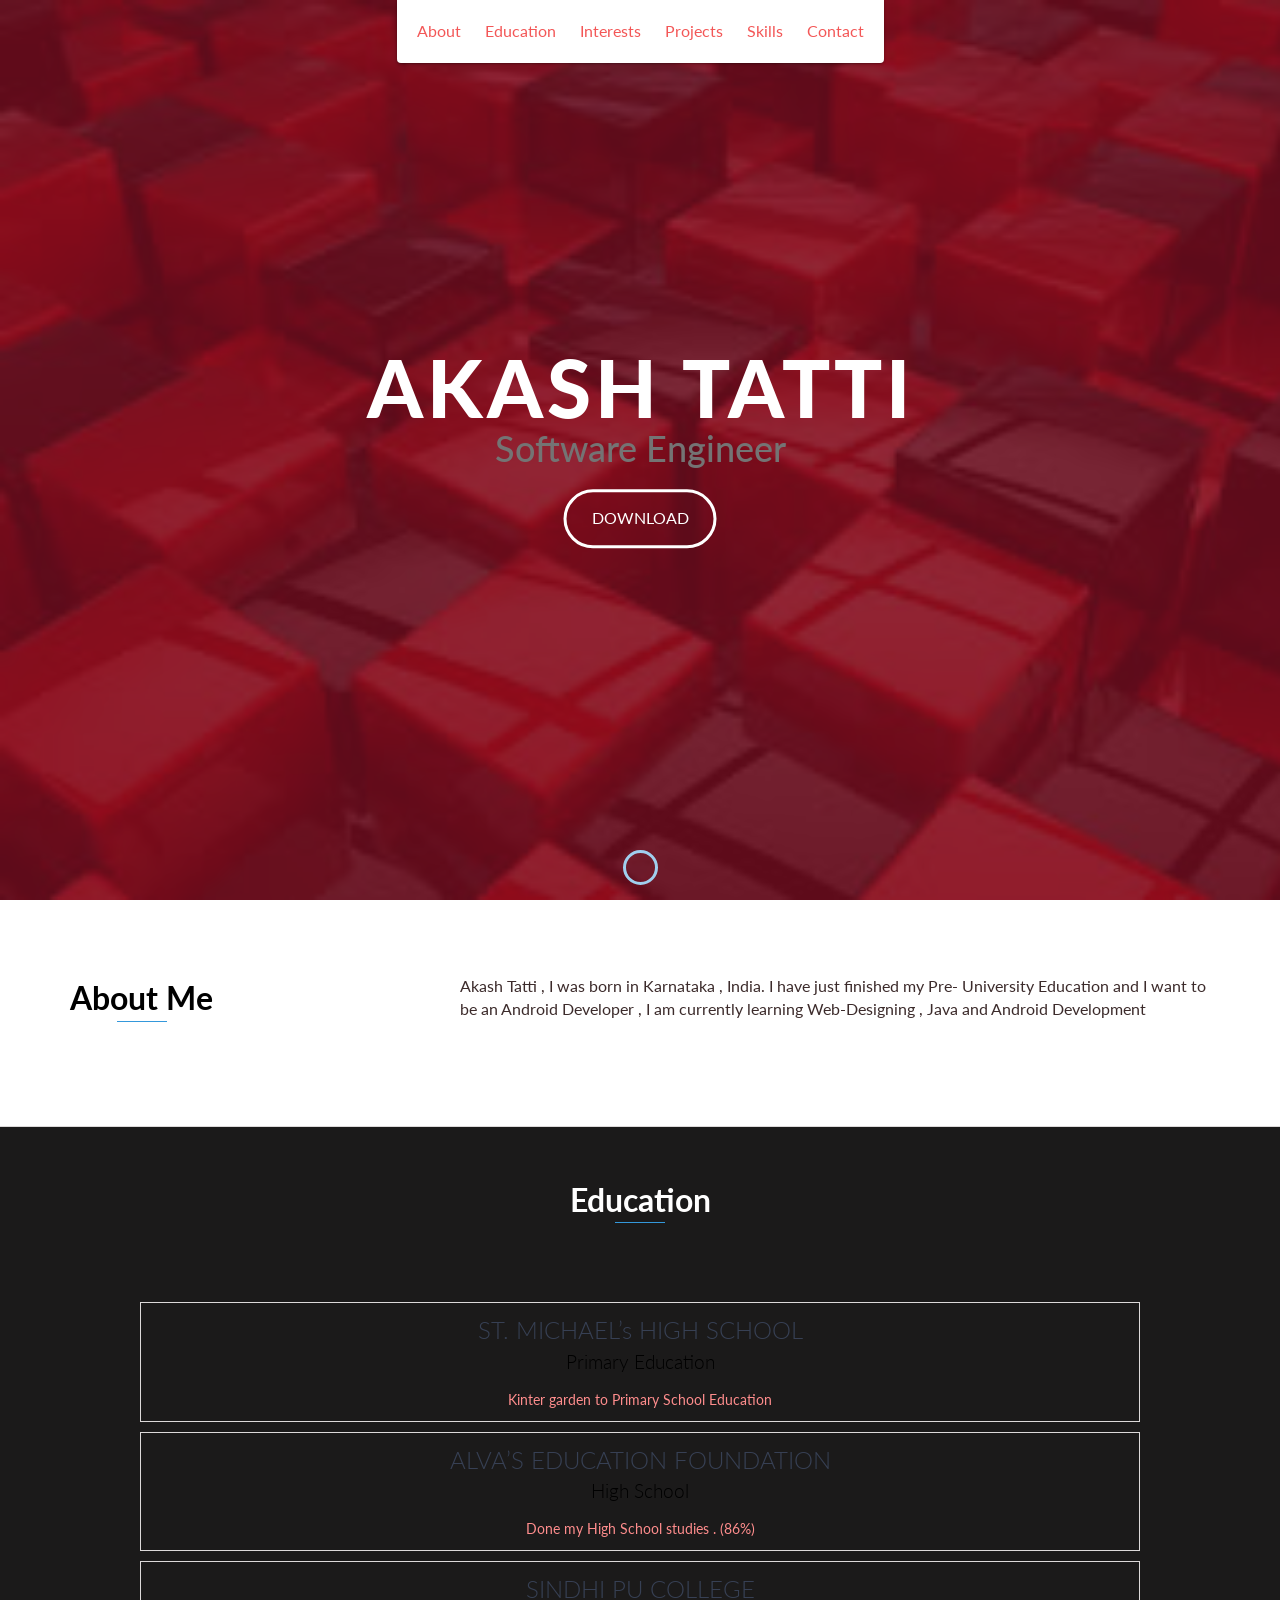
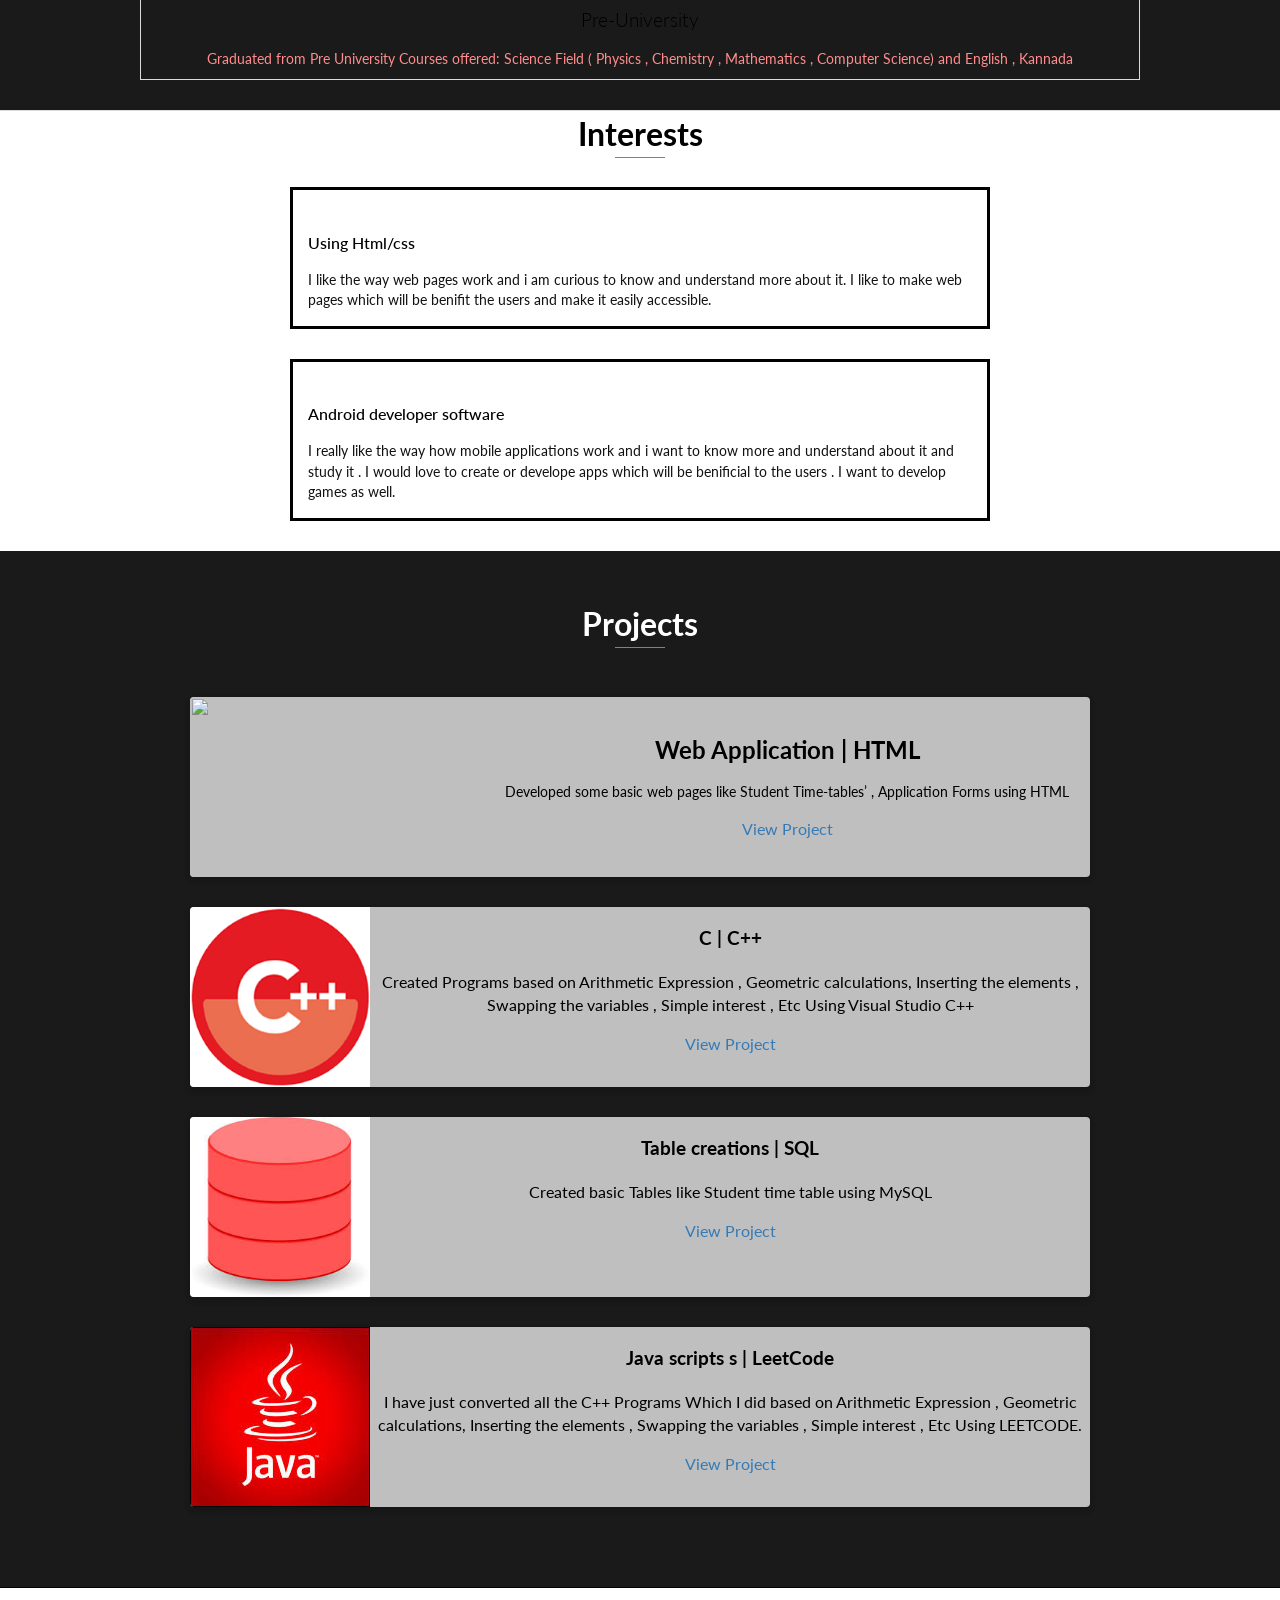
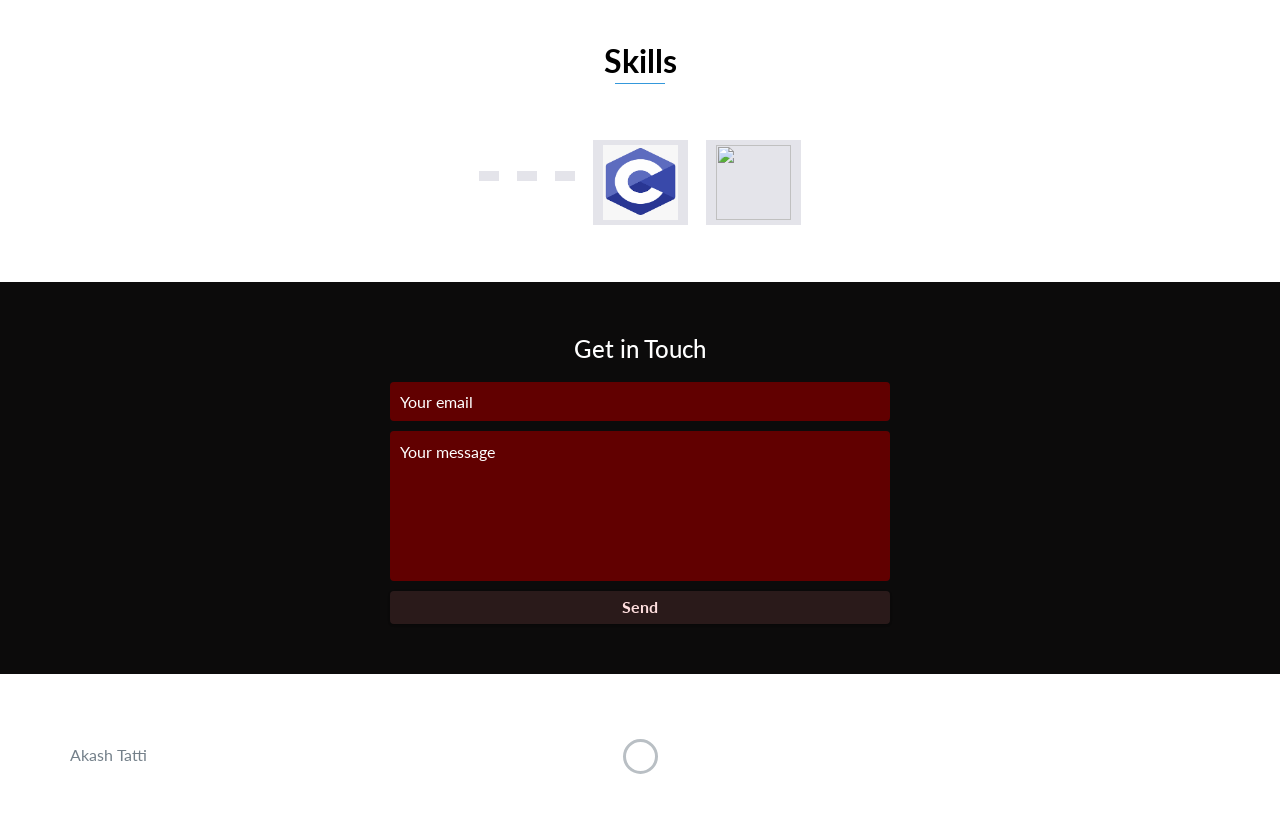
==== commit 707d4be2: "viewprojects" ====
--- a/index.html
+++ b/index.html
@@ -163,7 +163,7 @@
                         <p>
                             Developed some basic web pages like Student Time-tables’  , Application Forms using HTML
                         </p>
-                        <a href="#">View Project</a>
+                        <a href="https://github.com/akash-tatti/Web_Projects">View Project</a>
                     </div>
                         
                         </a>
@@ -179,7 +179,7 @@
                     </div>
                     <!-- End .project-image -->
                     <div class="project-info1">
-                        <h3>Visual Studio | C++</h3>
+                        <h3> C | C++</h3>
                         <p>
                             Created Programs based on Arithmetic Expression , Geometric calculations, Inserting the elements , Swapping the variables , Simple interest , Etc
                             Using Visual Studio C++
@@ -201,7 +201,7 @@
                             Created basic Tables like Student time table  using MySQL
                             
                         </p>
-                        <a href="#">View Project</a>
+                        <a href="https://github.com/akash-tatti/SQL">View Project</a>
                     </div>
                     <!-- End .project-info -->
                 </div>
@@ -217,7 +217,7 @@
                             I have just converted all the C++ Programs Which I did based on Arithmetic Expression , Geometric calculations, Inserting the elements , Swapping the variables , Simple interest , Etc Using LEETCODE.
                             
                         </p>
-                        <a href="#">View Project</a>
+                        <a href="https://github.com/akash-tatti/Java">View Project</a>
                     </div>
                     <!-- End .project-info -->
                 </div>
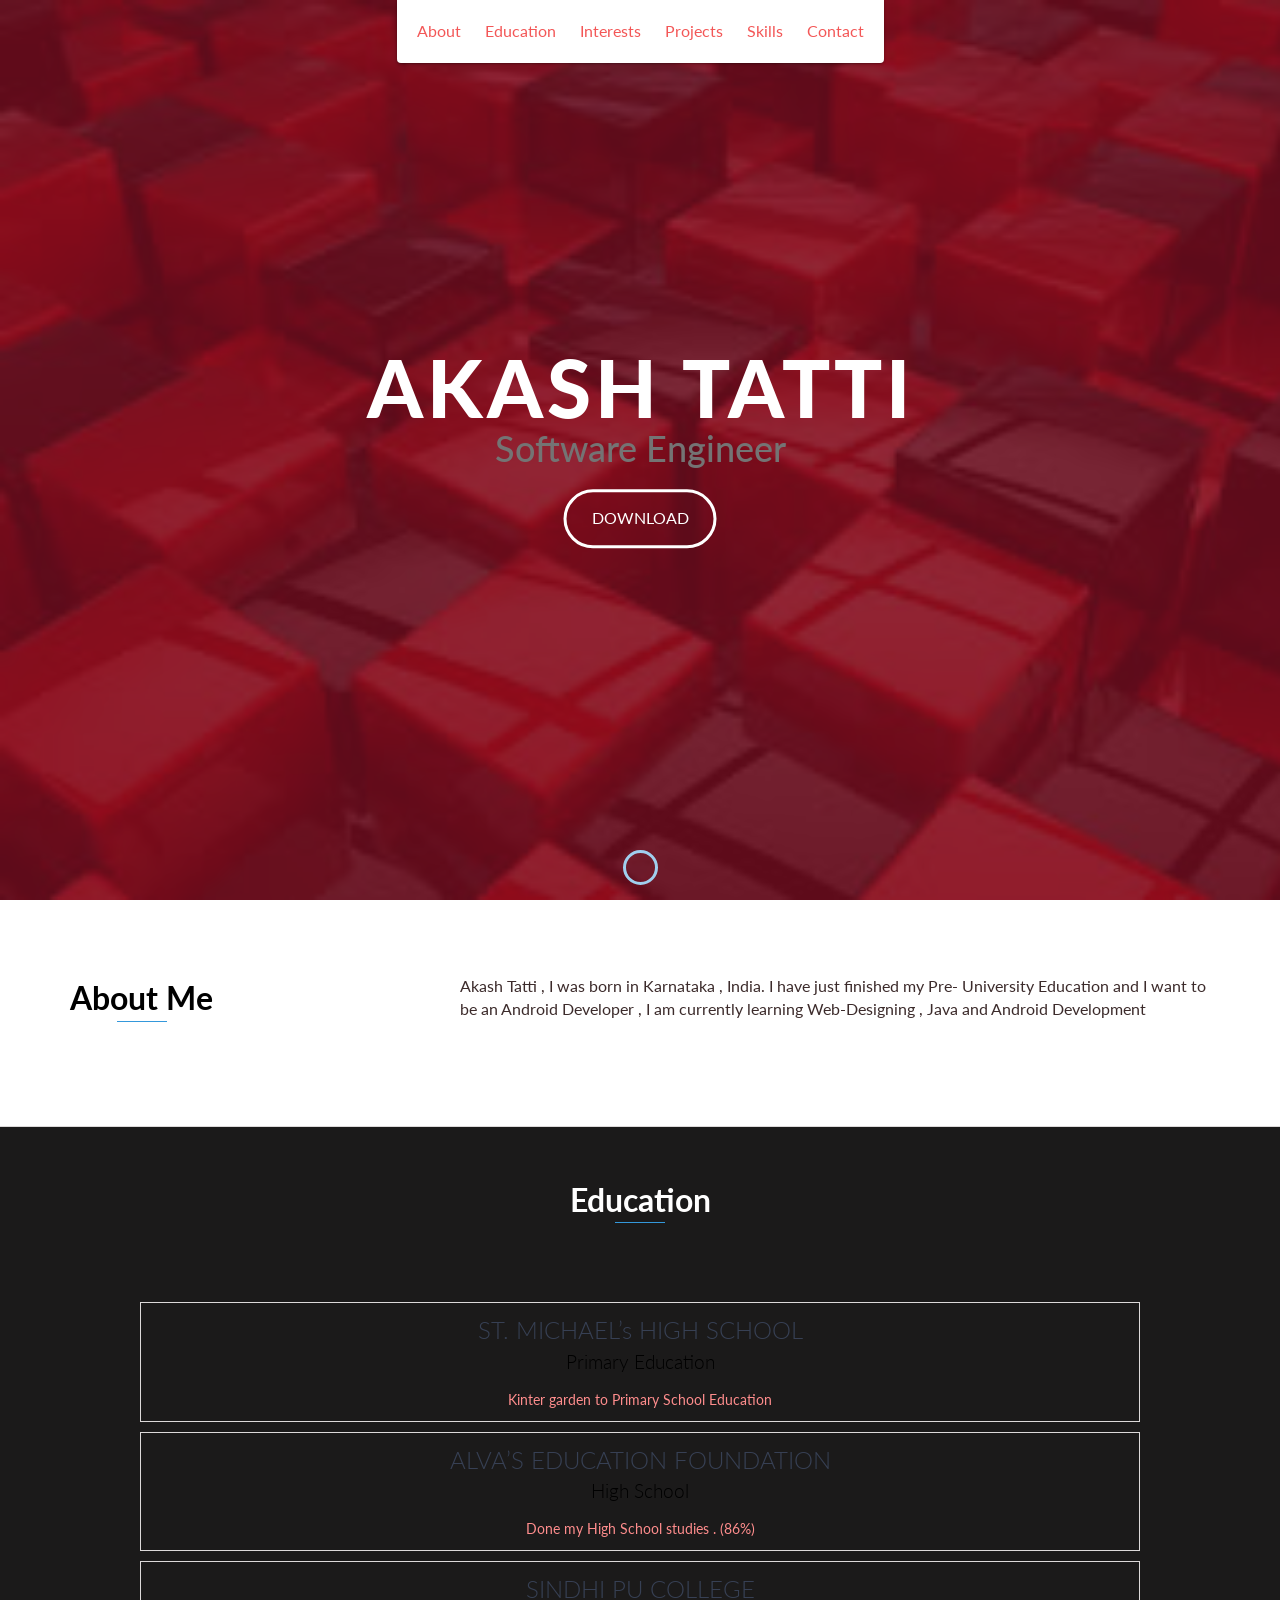
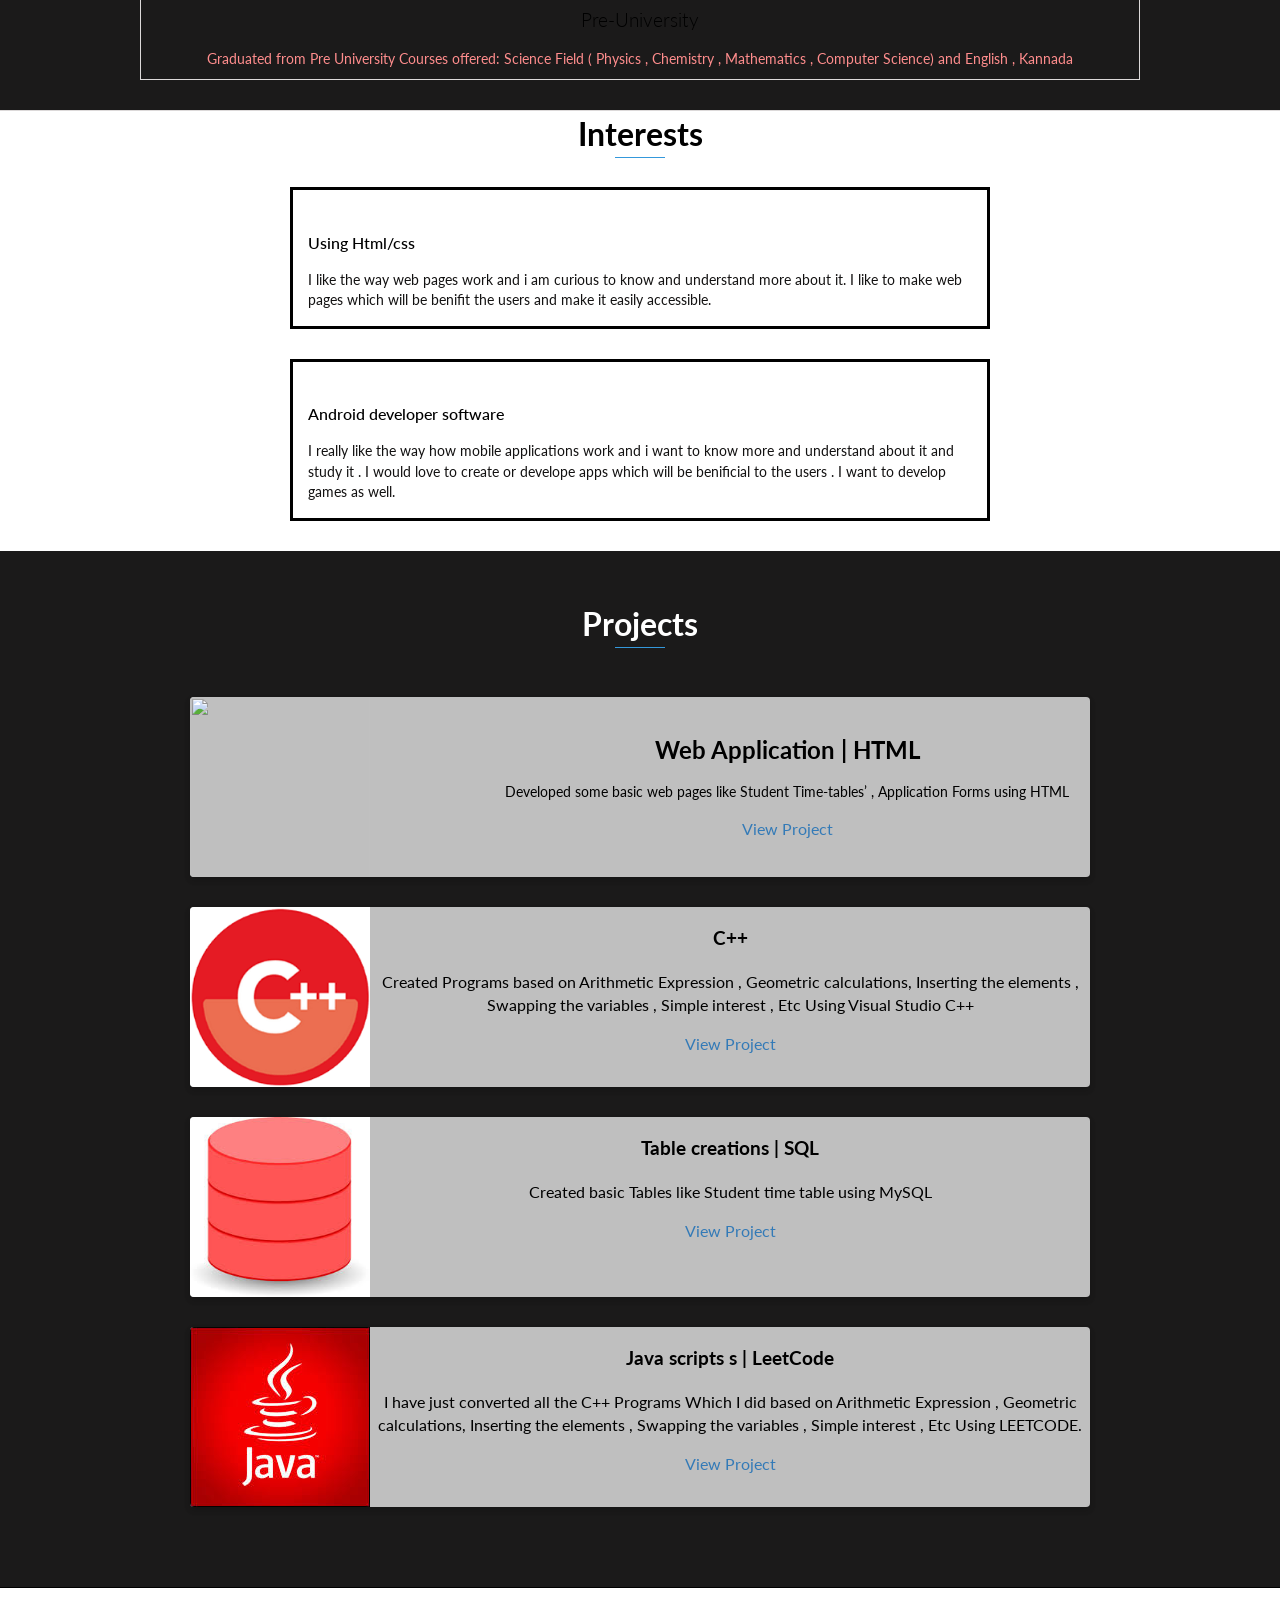
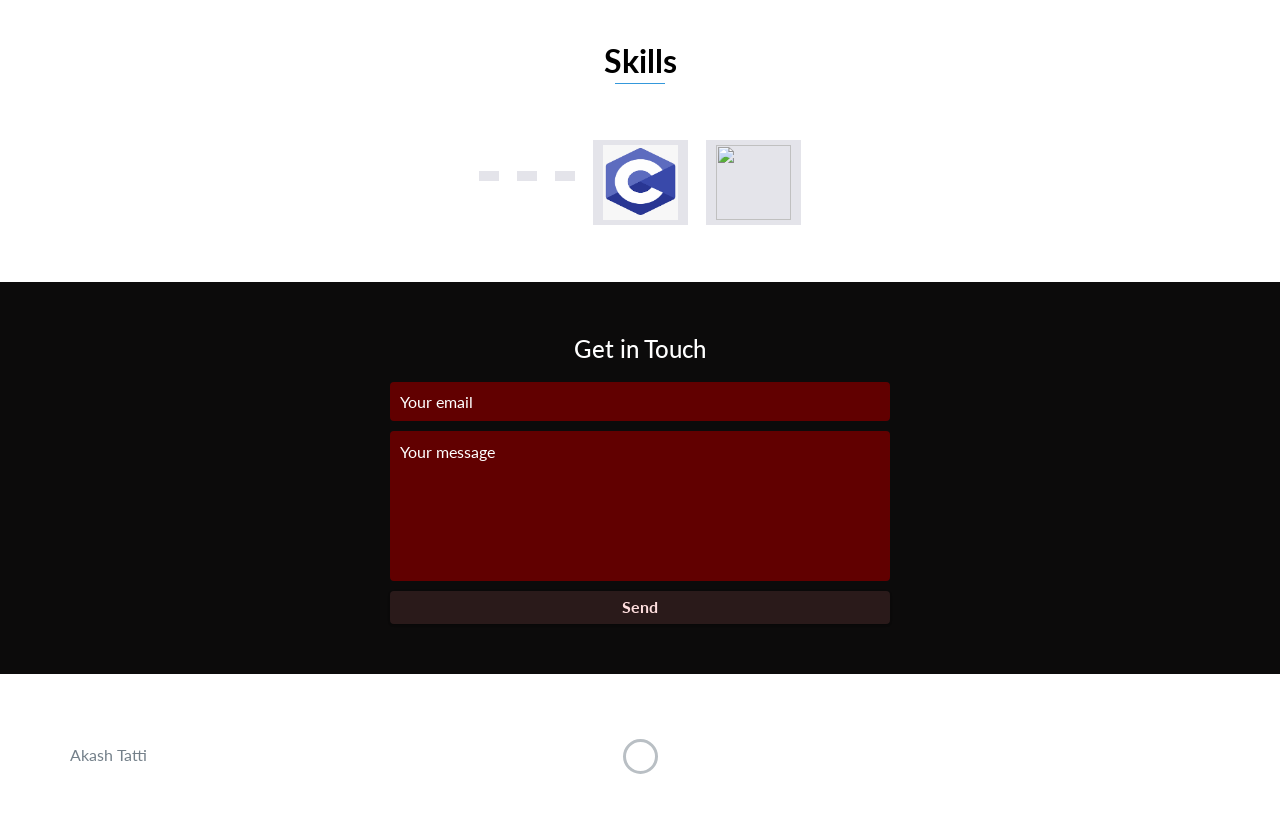
==== commit be539892: "Add files via upload" ====
--- a/index.html
+++ b/index.html
@@ -1,298 +1,298 @@
-<!DOCTYPE html>
-<html class="no-js" lang="en">
-
-<head>
-    
-
-
-    <meta charset="utf-8">
-    <meta http-equiv="X-UA-Compatible" content="IE=edge">
-    <meta name="viewport" content="width=device-width, initial-scale=1">
-    <title>My Portfolio</title>
-	<link rel="shortcut icon" href="favicon.ico" type="image/x-icon">
-	<link rel="icon" href="favicon.ico" type="image/x-icon">
-    <link href="https://fonts.googleapis.com/css?family=Lato:300,400,700,900" rel="stylesheet">
-    <link rel="stylesheet" href="libs/font-awesome/css/font-awesome.min.css">
-    <link href="css/bootstrap.min.css" rel="stylesheet">
-    <link href="css/styles.css" rel="stylesheet">
-</head>
-
-<body>
-    <div id="mobile-menu-open" class="shadow-large">
-        <i class="fa fa-bars" aria-hidden="true"></i>
-    </div>
-    <!-- End #mobile-menu-toggle -->
-    <header>
-        <div id="mobile-menu-close">
-            <span>Close</span> <i class="fa fa-times" aria-hidden="true"></i>
-        </div>
-        <ul id="menu" class="shadow">
-            <li>
-                <a href="#about">About</a>
-            </li>
-            <li>
-                <a href="#education">Education</a>
-            </li>
-            <li>
-                <a href="#interests">Interests</a>
-            </li>
-            <li>
-                <a href="#projects">Projects</a>
-            </li>
-            <li>
-                <a href="#skills">Skills</a>
-            </li>
-            <li>
-                <a href="#contact">Contact</a>
-            </li>
-        </ul>
-    </header>
-    <!-- End header -->
-
-    <div id="lead">
-        <div id="lead-content">
-            <h1>Akash Tatti</h1>
-            <h2>Software Engineer</h2>
-            <a href="https://drive.google.com/file/d/1uP4zpiousrW5G_NjTyZGh92QVr4Qnkuy/view?usp=sharing" download class="btn-rounded-white">DOWNLOAD</a>
-          
-        </div>
-        <!-- End #lead-content -->
-
-        <div id="lead-overlay"></div>
-
-        <div id="lead-down">
-            <span>
-                <i class="fa fa-chevron-down" aria-hidden="true"></i>
-            </span>
-        </div>
-        <!-- End #lead-down -->
-    </div>
-    <!-- End #lead -->
-
-    <div id="about">
-        <div class="container">
-            <div class="row">
-                <div class="col-md-4">
-
-                    <h2 class="heading"><b> About Me</b></h2>
-                </div>
-                <div class="col-md-8">
-                    <p>
-                       Akash Tatti , I was born in Karnataka , India. I have just finished my Pre- University Education and I want to be an Android Developer , I am currently learning Web-Designing , Java and Android Development
-                    </p>
-                </div>
-            </div>
-        </div>
-    </div>
-    <!-- End #about -->
-
-    <div id="education" class="background-alt">
-        <h2 class="heading"><b>Education</b></h2>
-        <div id="experience-timeline">
-            <div data-date="June 2006 – March 2014">
-                <h3>ST. MICHAEL’s HIGH SCHOOL </h3>
-                <h4>Primary Education</h4>
-                <p>
-                    Kinter garden to Primary School Education                                                   
-                </p>
-            </div>
-
-            <div data-date="June 2014 – March 2018">
-                <h3>ALVA’S EDUCATION FOUNDATION </h3>
-                <h4>High School</h4>
-                <p>
-                    Done my High School studies . (86%) 
-                </p>
-            </div>
-
-            <div data-date="June 2018- March 2020 ">
-                <h3>SINDHI PU COLLEGE </h3>
-                <h4>Pre-University</h4>
-                <p>
-                       Graduated from Pre University 
-                    Courses offered:  Science Field ( Physics , Chemistry , Mathematics , Computer Science) and English , Kannada
-                    
-                </p>
-            </div>
-        </div>
-    </div>
-    <!-- End #education -->
-
-    <div id="interests"> 
-        <center> <u><h2 class="heading" ><b>Interests</b></h2 > </u></center>
-        <div class="education-block">
-            <h3>Wed-Designing</h3>
-            
-            <h4>Using Html/css</h4>
-            <p>
-               I like the way web pages work and i am curious to know and understand more about it.
-               I like to make web pages which will be benifit the users and make it easily accessible.
-
-            </p>
-        </div>
-        <!-- End .education-block -->
-
-        <div class="education-block">
-            <h3>Android Development</h3>
-            
-            <h4>Android developer software</h4>
-            <p>I really like the way how mobile applications work and i want to know more and understand about it and study it .
-                I would love to create or develope apps which will be benificial to the users .
-                I want to develop games as well. 
-            </p>
-        </div>
-        <!-- End .education-block -->
-    </div>
-    <!-- End #education -->
-
-    <div id="projects" class="background-alt">
-        <h2 class="heading"><b>Projects</b></h2>
-        <div class="project-info1">
-            <div class="row">
-                <div class="project shadow-large">
-                    <div class="project-image">
-
-                        <img src="https://encrypted-tbn0.gstatic.com/images?q=tbn%3AANd9GcQEc9A_S6BPxCDRp5WjMFEfXrpCu1ya2OO-Lw&usqp=CAU " width="180" height="180" />
-                        
-                    </div>
-                    <!-- End .project-image -->
-                    
-                 
-                    <div class="project-info">
-                        <h3><b>Web Application | HTML </b>  </h3>
-                        <p>
-                            Developed some basic web pages like Student Time-tables’  , Application Forms using HTML
-                        </p>
-                        <a href="https://github.com/akash-tatti/Web_Projects">View Project</a>
-                    </div>
-                        
-                        </a>
-                        
-                           
-                    <!-- End .project-info -->
-                </div>
-                <!-- End .project -->
-
-                <div class="project shadow-large">
-                    <div class="project-image">
-                        <img src="[data-uri]" width="180" height="180 "  />
-                    </div>
-                    <!-- End .project-image -->
-                    <div class="project-info1">
-                        <h3> C | C++</h3>
-                        <p>
-                            Created Programs based on Arithmetic Expression , Geometric calculations, Inserting the elements , Swapping the variables , Simple interest , Etc
-                            Using Visual Studio C++
-                            
-                        </p>
-                        <a href="#">View Project</a>
-                    </div>
-                    <!-- End .project-info -->
-                </div>
-                <!-- End .project -->
-                <div class="project shadow-large">
-                    <div class="project-image">
-                        <img src="[data-uri]" width="180" height="180 " />
-                    </div>
-                    <!-- End .project-image -->
-                    <div class="project-info1">
-                        <h3>   Table creations |  SQL </h3>
-                        <p>
-                            Created basic Tables like Student time table  using MySQL
-                            
-                        </p>
-                        <a href="https://github.com/akash-tatti/SQL">View Project</a>
-                    </div>
-                    <!-- End .project-info -->
-                </div>
-                <!-- End .project -->
-                <div class="project shadow-large">
-                    <div class="project-image">
-                        <img src="[data-uri]" width="180" height="180">
-                    </div>
-                    <!-- End .project-image -->
-                    <div class="project-info1">
-                        <h3>Java scripts s |  LeetCode</h3>
-                        <p>
-                            I have just converted all the C++ Programs Which I did based on Arithmetic Expression , Geometric calculations, Inserting the elements , Swapping the variables , Simple interest , Etc Using LEETCODE.
-                            
-                        </p>
-                        <a href="https://github.com/akash-tatti/Java">View Project</a>
-                    </div>
-                    <!-- End .project-info -->
-                </div>
-                <!-- End .project -->
-            </div>
-        </div>
-    </div>
-    <!-- End #projects -->
-
-    <div id="skills">
-        <h2 class="heading"><b>Skills</b></h2>
-        <ul>
-            
-            <li><a href="https://html.com/ " target="_blank"><i class="fa fa-html5 -" aria-hidden="true"></i></a></li>
-            <li><a href="https://www.oracle.com/in/database/ " target="_blank"><i class="fa fa-database" aria-hidden="true"></i></a></li>
-             <li><a href="https://www.java.com/en/" target="_blank"><i class="fab fa-java fa-lg" aria-hidden="true"></i></a></li>
-            <li><img src="[data-uri]" width="75" height="75">
-</li>
-            <li><img src="https://i.pinimg.com/originals/99/f8/87/99f887833c475448723d3c9ac16c179b.png" width="75" height="75"></li>
-
-        </ul>
-    </div>
-    <!-- End #skills -->
-
-    <div id="contact">
-        <h2>Get in Touch</h2>
-        <div id="contact-form">
-            <form action="mailto:someone@example.com" method="post" enctype="text/plain">
-            
-                <input type="hidden" name="_subject" value="Contact request from personal website" />
-                <input type="email" name="_replyto" placeholder="Your email" required>
-                <textarea name="message" placeholder="Your message" required></textarea>
-                <button type="submit">Send</button>
-            </form>
-        </div>
-        <!-- End #contact-form -->
-    </div>
-    <!-- End #contact -->
-
-    <footer>
-        <div class="container">
-            <div class="row">
-                <div class="col-sm-5 copyright">
-                    <p>
-                        Akash Tatti
-                    </p>
-                </div>
-                <div class="col-sm-2 top">
-                    <span id="to-top">
-                        <i class="fa fa-chevron-up" aria-hidden="true"></i>
-                    </span>
-                </div>
-                <div class="col-sm-5 social">
-                    <ul>
-                        <li>
-                            <a href="https://github.com/Akash-Tatti/ " target="_blank"><i class="fa fa-github" aria-hidden="true"></i></a>
-                        </li>
-        
-                        <li>
-                            <a href="https://plus.google.com/" target="_blank"><i class="fa fa-google-plus" aria-hidden="true"></i></a>
-                        </li>
-                        <li> <a href="https://www.linkedin.com/in/akash-tatti-5073a31b0/" target="_blank"><i class="fa fa-linkedin" aria-hidden="true"></i></a>
-                        </li>
-                        <li>
-                            <a href="https://www.instagram.com/07ash_ketchum/" target="_blank"><i class="fa fa-instagram" aria-hidden="true"></i></a>
-                        </li>
-                    </ul>
-                </div>
-            </div>
-        </div>
-    </footer>
-    <!-- End footer -->
-
-    <script src="https://ajax.googleapis.com/ajax/libs/jquery/1.12.4/jquery.min.js"></script>
-    <script src="js/scripts.min.js"></script>
-</body>
-
+<!DOCTYPE html>
+<html class="no-js" lang="en">
+
+<head>
+    
+
+
+    <meta charset="utf-8">
+    <meta http-equiv="X-UA-Compatible" content="IE=edge">
+    <meta name="viewport" content="width=device-width, initial-scale=1">
+    <title>My Portfolio</title>
+	<link rel="shortcut icon" href="favicon.ico" type="image/x-icon">
+	<link rel="icon" href="favicon.ico" type="image/x-icon">
+    <link href="https://fonts.googleapis.com/css?family=Lato:300,400,700,900" rel="stylesheet">
+    <link rel="stylesheet" href="libs/font-awesome/css/font-awesome.min.css">
+    <link href="css/bootstrap.min.css" rel="stylesheet">
+    <link href="css/styles.css" rel="stylesheet">
+</head>
+
+<body>
+    <div id="mobile-menu-open" class="shadow-large">
+        <i class="fa fa-bars" aria-hidden="true"></i>
+    </div>
+    <!-- End #mobile-menu-toggle -->
+    <header>
+        <div id="mobile-menu-close">
+            <span>Close</span> <i class="fa fa-times" aria-hidden="true"></i>
+        </div>
+        <ul id="menu" class="shadow">
+            <li>
+                <a href="#about">About</a>
+            </li>
+            <li>
+                <a href="#education">Education</a>
+            </li>
+            <li>
+                <a href="#interests">Interests</a>
+            </li>
+            <li>
+                <a href="#projects">Projects</a>
+            </li>
+            <li>
+                <a href="#skills">Skills</a>
+            </li>
+            <li>
+                <a href="#contact">Contact</a>
+            </li>
+        </ul>
+    </header>
+    <!-- End header -->
+
+    <div id="lead">
+        <div id="lead-content">
+            <h1>Akash Tatti</h1>
+            <h2>Software Engineer</h2>
+            <a href="https://drive.google.com/file/d/1uP4zpiousrW5G_NjTyZGh92QVr4Qnkuy/view?usp=sharing" download class="btn-rounded-white">DOWNLOAD</a>
+          
+        </div>
+        <!-- End #lead-content -->
+
+        <div id="lead-overlay"></div>
+
+        <div id="lead-down">
+            <span>
+                <i class="fa fa-chevron-down" aria-hidden="true"></i>
+            </span>
+        </div>
+        <!-- End #lead-down -->
+    </div>
+    <!-- End #lead -->
+
+    <div id="about">
+        <div class="container">
+            <div class="row">
+                <div class="col-md-4">
+
+                    <h2 class="heading"><b> About Me</b></h2>
+                </div>
+                <div class="col-md-8">
+                    <p>
+                       Akash Tatti , I was born in Karnataka , India. I have just finished my Pre- University Education and I want to be an Android Developer , I am currently learning Web-Designing , Java and Android Development
+                    </p>
+                </div>
+            </div>
+        </div>
+    </div>
+    <!-- End #about -->
+
+    <div id="education" class="background-alt">
+        <h2 class="heading"><b>Education</b></h2>
+        <div id="experience-timeline">
+            <div data-date="June 2006 – March 2014">
+                <h3>ST. MICHAEL’s HIGH SCHOOL </h3>
+                <h4>Primary Education</h4>
+                <p>
+                    Kinter garden to Primary School Education                                                   
+                </p>
+            </div>
+
+            <div data-date="June 2014 – March 2018">
+                <h3>ALVA’S EDUCATION FOUNDATION </h3>
+                <h4>High School</h4>
+                <p>
+                    Done my High School studies . (86%) 
+                </p>
+            </div>
+
+            <div data-date="June 2018- March 2020 ">
+                <h3>SINDHI PU COLLEGE </h3>
+                <h4>Pre-University</h4>
+                <p>
+                       Graduated from Pre University 
+                    Courses offered:  Science Field ( Physics , Chemistry , Mathematics , Computer Science) and English , Kannada
+                    
+                </p>
+            </div>
+        </div>
+    </div>
+    <!-- End #education -->
+
+    <div id="interests"> 
+        <center> <u><h2 class="heading" ><b>Interests</b></h2 > </u></center>
+        <div class="education-block">
+            <h3>Wed-Designing</h3>
+            
+            <h4>Using Html/css</h4>
+            <p>
+               I like the way web pages work and i am curious to know and understand more about it.
+               I like to make web pages which will be benifit the users and make it easily accessible.
+
+            </p>
+        </div>
+        <!-- End .education-block -->
+
+        <div class="education-block">
+            <h3>Android Development</h3>
+            
+            <h4>Android developer software</h4>
+            <p>I really like the way how mobile applications work and i want to know more and understand about it and study it .
+                I would love to create or develope apps which will be benificial to the users .
+                I want to develop games as well. 
+            </p>
+        </div>
+        <!-- End .education-block -->
+    </div>
+    <!-- End #education -->
+
+    <div id="projects" class="background-alt">
+        <h2 class="heading"><b>Projects</b></h2>
+        <div class="project-info1">
+            <div class="row">
+                <div class="project shadow-large">
+                    <div class="project-image">
+
+                        <img src="https://encrypted-tbn0.gstatic.com/images?q=tbn%3AANd9GcQEc9A_S6BPxCDRp5WjMFEfXrpCu1ya2OO-Lw&usqp=CAU " width="180" height="180" />
+                        
+                    </div>
+                    <!-- End .project-image -->
+                    
+                 
+                    <div class="project-info">
+                        <h3><b>Web Application | HTML </b>  </h3>
+                        <p>
+                            Developed some basic web pages like Student Time-tables’  , Application Forms using HTML
+                        </p>
+                        <a href="https://github.com/akash-tatti/Web_Projects">View Project</a>
+                    </div>
+                        
+                        </a>
+                        
+                           
+                    <!-- End .project-info -->
+                </div>
+                <!-- End .project -->
+
+                <div class="project shadow-large">
+                    <div class="project-image">
+                        <img src="[data-uri]" width="180" height="180 "  />
+                    </div>
+                    <!-- End .project-image -->
+                    <div class="project-info1">
+                        <h3>  C++</h3>
+                        <p>
+                            Created Programs based on Arithmetic Expression , Geometric calculations, Inserting the elements , Swapping the variables , Simple interest , Etc
+                            Using Visual Studio C++
+                            
+                        </p>
+                        <a href="https://github.com/akash-tatti/C-pp">View Project</a>
+                    </div>
+                    <!-- End .project-info -->
+                </div>
+                <!-- End .project -->
+                <div class="project shadow-large">
+                    <div class="project-image">
+                        <img src="[data-uri]" width="180" height="180 " />
+                    </div>
+                    <!-- End .project-image -->
+                    <div class="project-info1">
+                        <h3>   Table creations |  SQL </h3>
+                        <p>
+                            Created basic Tables like Student time table  using MySQL
+                            
+                        </p>
+                        <a href="https://github.com/akash-tatti/SQL">View Project</a>
+                    </div>
+                    <!-- End .project-info -->
+                </div>
+                <!-- End .project -->
+                <div class="project shadow-large">
+                    <div class="project-image">
+                        <img src="[data-uri]" width="180" height="180">
+                    </div>
+                    <!-- End .project-image -->
+                    <div class="project-info1">
+                        <h3>Java scripts s |  LeetCode</h3>
+                        <p>
+                            I have just converted all the C++ Programs Which I did based on Arithmetic Expression , Geometric calculations, Inserting the elements , Swapping the variables , Simple interest , Etc Using LEETCODE.
+                            
+                        </p>
+                        <a href="https://github.com/akash-tatti/Java">View Project</a>
+                    </div>
+                    <!-- End .project-info -->
+                </div>
+                <!-- End .project -->
+            </div>
+        </div>
+    </div>
+    <!-- End #projects -->
+
+    <div id="skills">
+        <h2 class="heading"><b>Skills</b></h2>
+        <ul>
+            
+            <li><a href="https://html.com/ " target="_blank"><i class="fa fa-html5 -" aria-hidden="true"></i></a></li>
+            <li><a href="https://www.oracle.com/in/database/ " target="_blank"><i class="fa fa-database" aria-hidden="true"></i></a></li>
+             <li><a href="https://www.java.com/en/" target="_blank"><i class="fab fa-java fa-lg" aria-hidden="true"></i></a></li>
+            <li><img src="[data-uri]" width="75" height="75">
+</li>
+            <li><img src="https://i.pinimg.com/originals/99/f8/87/99f887833c475448723d3c9ac16c179b.png" width="75" height="75"></li>
+
+        </ul>
+    </div>
+    <!-- End #skills -->
+
+    <div id="contact">
+        <h2>Get in Touch</h2>
+        <div id="contact-form">
+            <form action="mailto:someone@example.com" method="post" enctype="text/plain">
+            
+                <input type="hidden" name="_subject" value="Contact request from personal website" />
+                <input type="email" name="_replyto" placeholder="Your email" required>
+                <textarea name="message" placeholder="Your message" required></textarea>
+                <button type="submit">Send</button>
+            </form>
+        </div>
+        <!-- End #contact-form -->
+    </div>
+    <!-- End #contact -->
+
+    <footer>
+        <div class="container">
+            <div class="row">
+                <div class="col-sm-5 copyright">
+                    <p>
+                        Akash Tatti
+                    </p>
+                </div>
+                <div class="col-sm-2 top">
+                    <span id="to-top">
+                        <i class="fa fa-chevron-up" aria-hidden="true"></i>
+                    </span>
+                </div>
+                <div class="col-sm-5 social">
+                    <ul>
+                        <li>
+                            <a href="https://github.com/Akash-Tatti/ " target="_blank"><i class="fa fa-github" aria-hidden="true"></i></a>
+                        </li>
+        
+                        <li>
+                            <a href="https://plus.google.com/" target="_blank"><i class="fa fa-google-plus" aria-hidden="true"></i></a>
+                        </li>
+                        <li> <a href="https://www.linkedin.com/in/akash-tatti-5073a31b0/" target="_blank"><i class="fa fa-linkedin" aria-hidden="true"></i></a>
+                        </li>
+                        <li>
+                            <a href="https://www.instagram.com/07ash_ketchum/" target="_blank"><i class="fa fa-instagram" aria-hidden="true"></i></a>
+                        </li>
+                    </ul>
+                </div>
+            </div>
+        </div>
+    </footer>
+    <!-- End footer -->
+
+    <script src="https://ajax.googleapis.com/ajax/libs/jquery/1.12.4/jquery.min.js"></script>
+    <script src="js/scripts.min.js"></script>
+</body>
+
 </html>
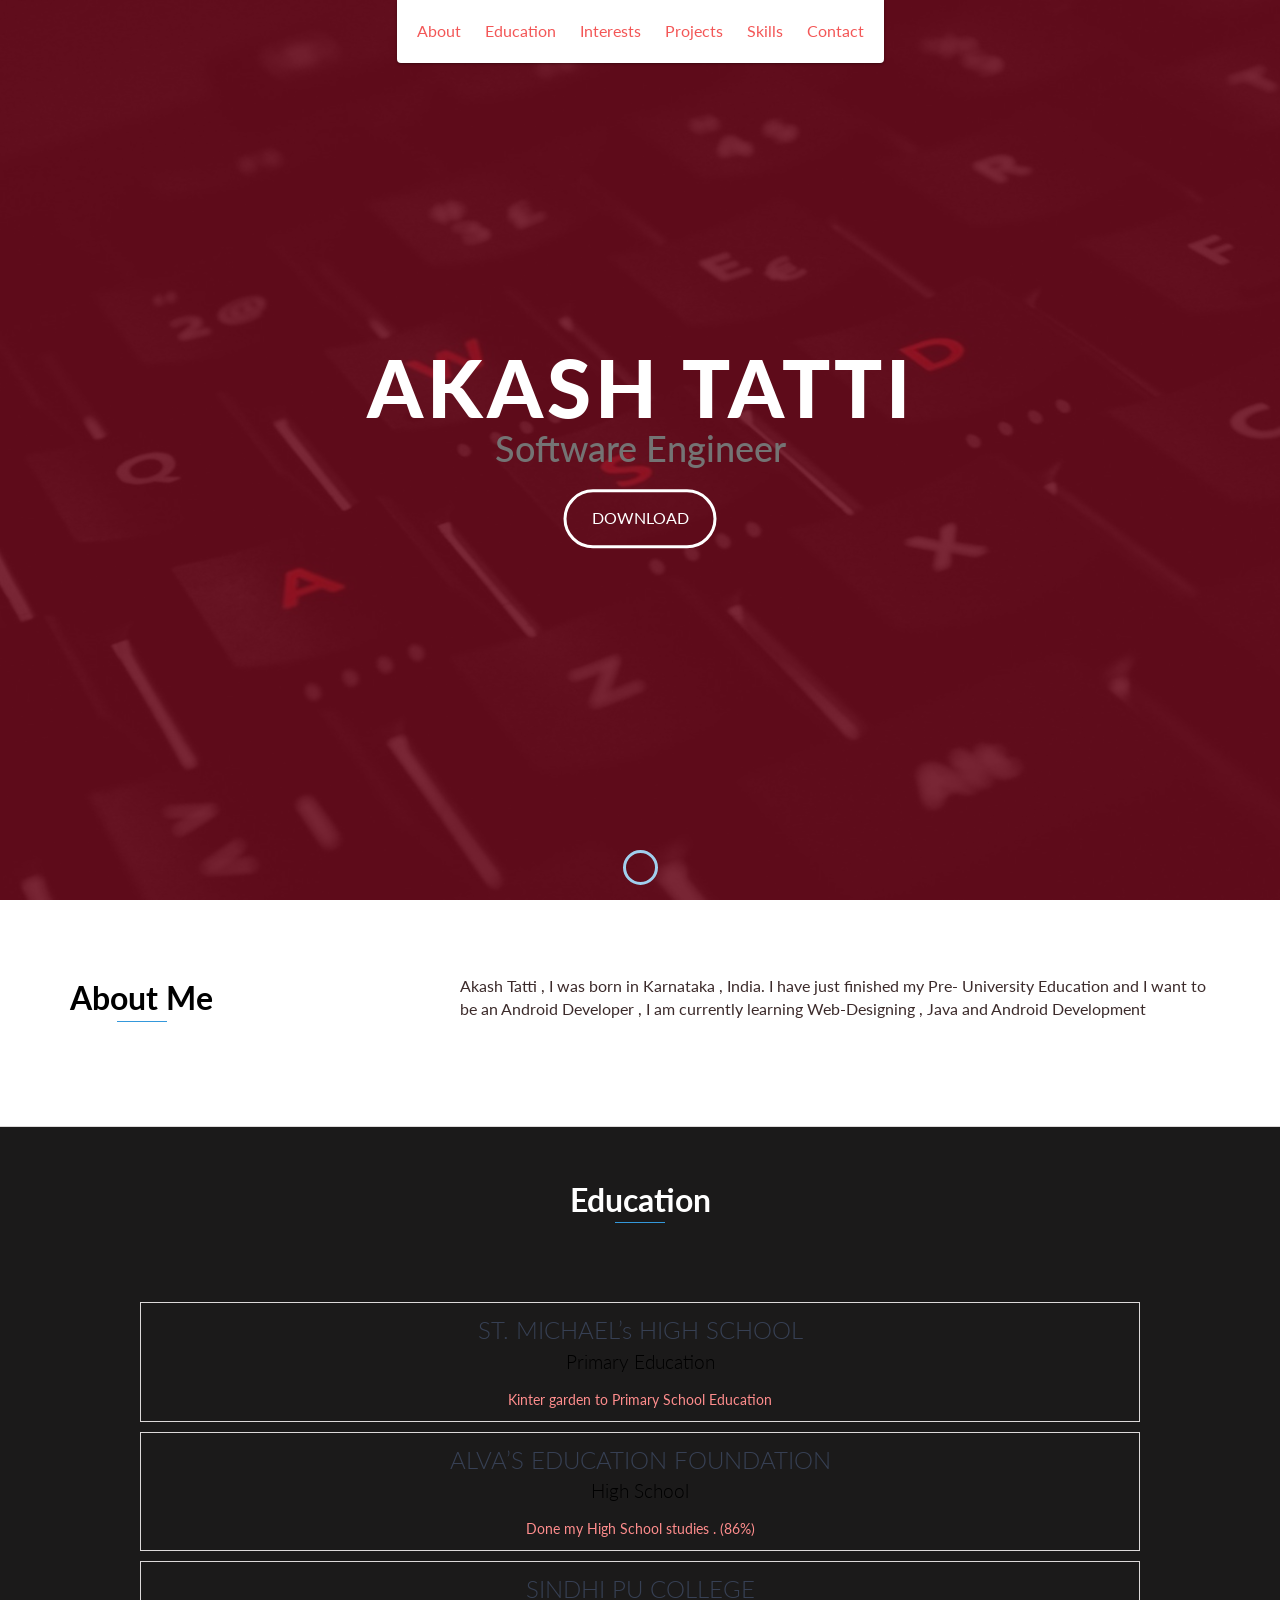
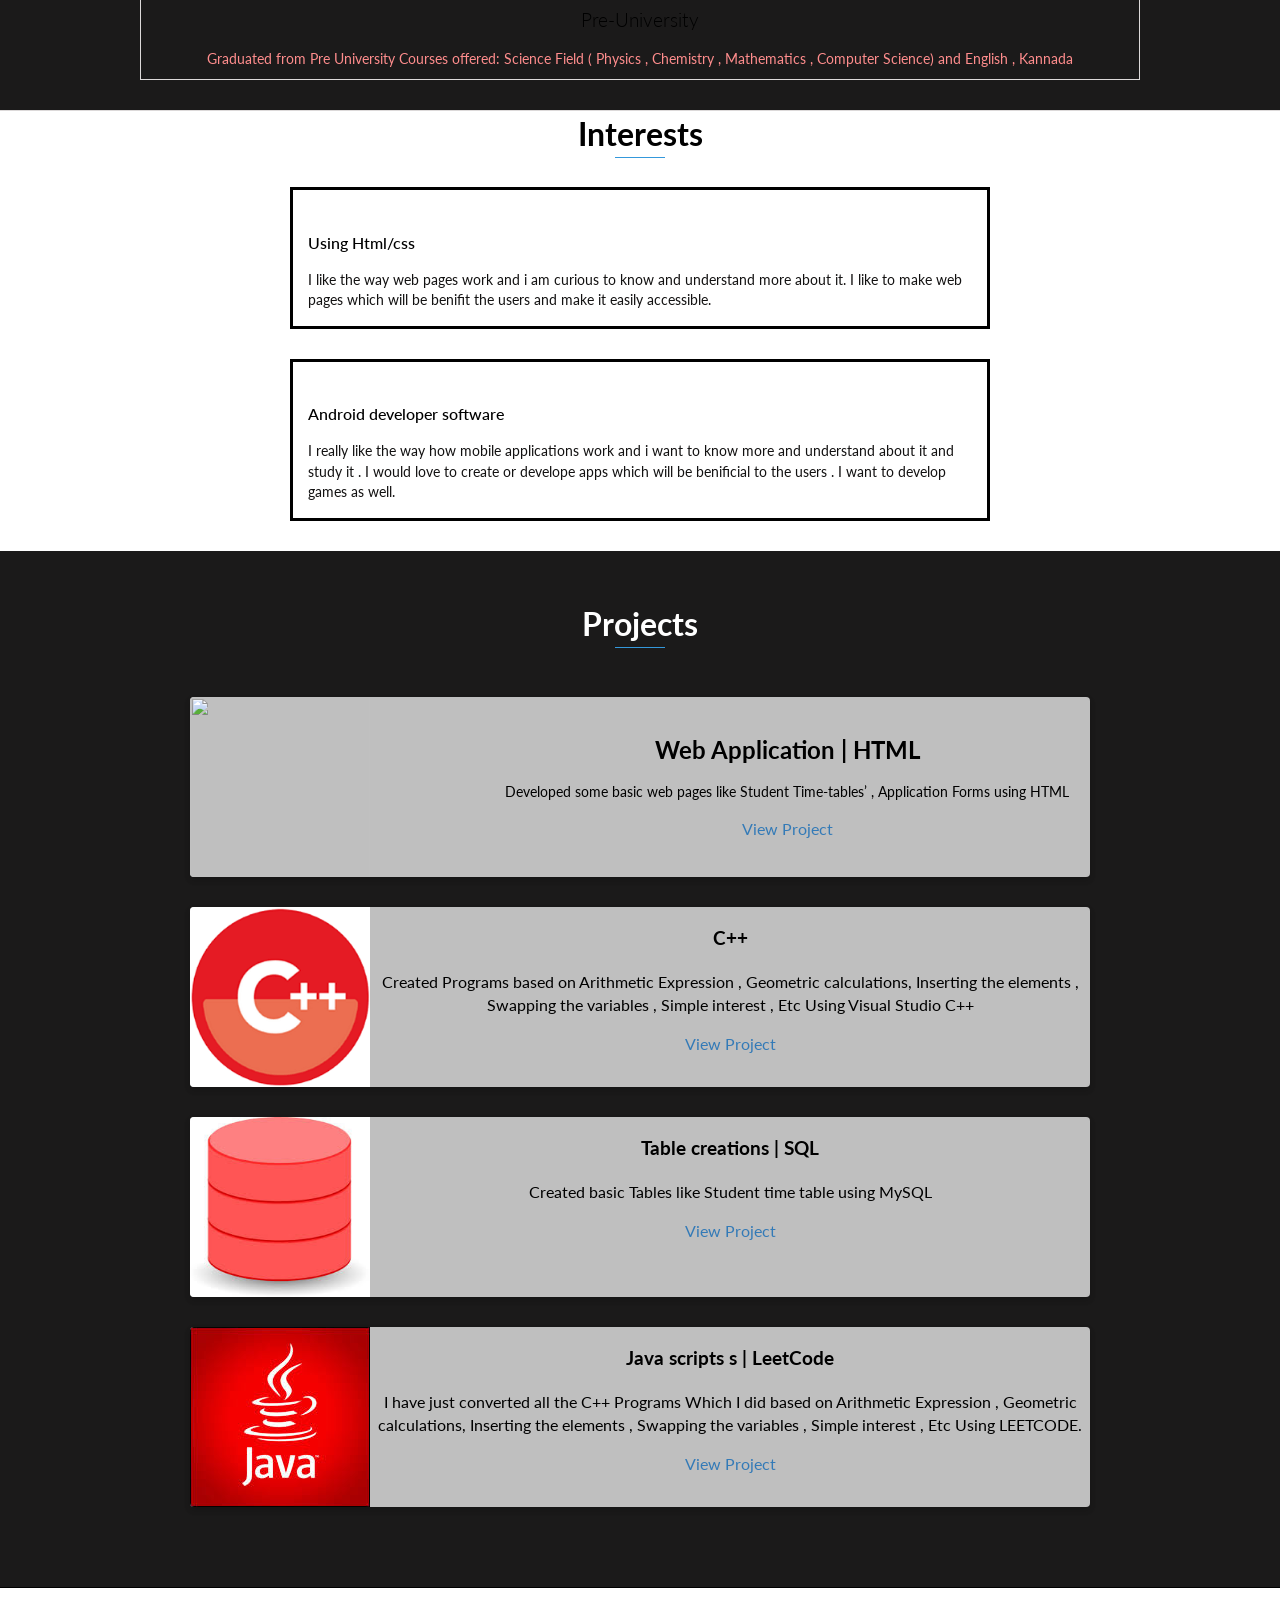
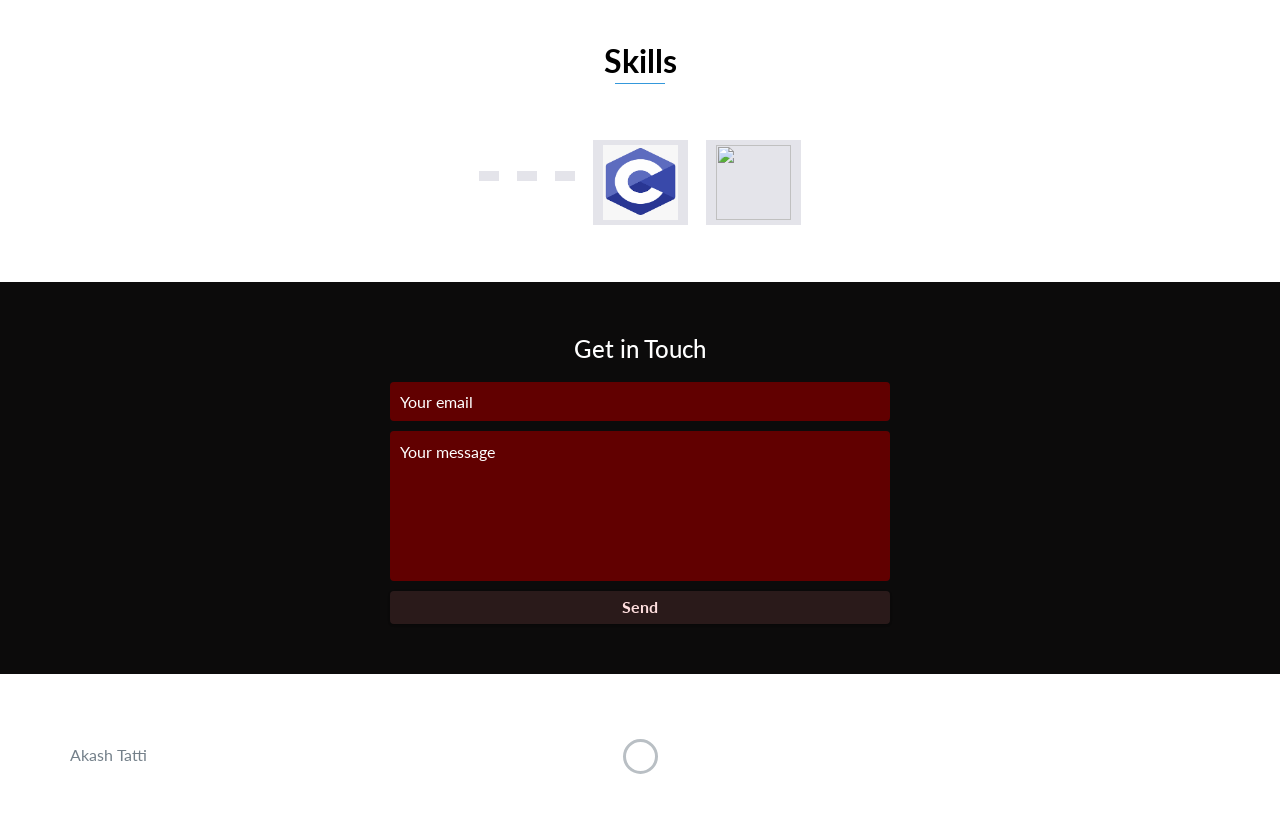
==== commit bc9ef49e: "bg" ====
--- a/index.html
+++ b/index.html
@@ -1,298 +1,298 @@
-<!DOCTYPE html>
-<html class="no-js" lang="en">
-
-<head>
-    
-
-
-    <meta charset="utf-8">
-    <meta http-equiv="X-UA-Compatible" content="IE=edge">
-    <meta name="viewport" content="width=device-width, initial-scale=1">
-    <title>My Portfolio</title>
-	<link rel="shortcut icon" href="favicon.ico" type="image/x-icon">
-	<link rel="icon" href="favicon.ico" type="image/x-icon">
-    <link href="https://fonts.googleapis.com/css?family=Lato:300,400,700,900" rel="stylesheet">
-    <link rel="stylesheet" href="libs/font-awesome/css/font-awesome.min.css">
-    <link href="css/bootstrap.min.css" rel="stylesheet">
-    <link href="css/styles.css" rel="stylesheet">
-</head>
-
-<body>
-    <div id="mobile-menu-open" class="shadow-large">
-        <i class="fa fa-bars" aria-hidden="true"></i>
-    </div>
-    <!-- End #mobile-menu-toggle -->
-    <header>
-        <div id="mobile-menu-close">
-            <span>Close</span> <i class="fa fa-times" aria-hidden="true"></i>
-        </div>
-        <ul id="menu" class="shadow">
-            <li>
-                <a href="#about">About</a>
-            </li>
-            <li>
-                <a href="#education">Education</a>
-            </li>
-            <li>
-                <a href="#interests">Interests</a>
-            </li>
-            <li>
-                <a href="#projects">Projects</a>
-            </li>
-            <li>
-                <a href="#skills">Skills</a>
-            </li>
-            <li>
-                <a href="#contact">Contact</a>
-            </li>
-        </ul>
-    </header>
-    <!-- End header -->
-
-    <div id="lead">
-        <div id="lead-content">
-            <h1>Akash Tatti</h1>
-            <h2>Software Engineer</h2>
-            <a href="https://drive.google.com/file/d/1uP4zpiousrW5G_NjTyZGh92QVr4Qnkuy/view?usp=sharing" download class="btn-rounded-white">DOWNLOAD</a>
-          
-        </div>
-        <!-- End #lead-content -->
-
-        <div id="lead-overlay"></div>
-
-        <div id="lead-down">
-            <span>
-                <i class="fa fa-chevron-down" aria-hidden="true"></i>
-            </span>
-        </div>
-        <!-- End #lead-down -->
-    </div>
-    <!-- End #lead -->
-
-    <div id="about">
-        <div class="container">
-            <div class="row">
-                <div class="col-md-4">
-
-                    <h2 class="heading"><b> About Me</b></h2>
-                </div>
-                <div class="col-md-8">
-                    <p>
-                       Akash Tatti , I was born in Karnataka , India. I have just finished my Pre- University Education and I want to be an Android Developer , I am currently learning Web-Designing , Java and Android Development
-                    </p>
-                </div>
-            </div>
-        </div>
-    </div>
-    <!-- End #about -->
-
-    <div id="education" class="background-alt">
-        <h2 class="heading"><b>Education</b></h2>
-        <div id="experience-timeline">
-            <div data-date="June 2006 – March 2014">
-                <h3>ST. MICHAEL’s HIGH SCHOOL </h3>
-                <h4>Primary Education</h4>
-                <p>
-                    Kinter garden to Primary School Education                                                   
-                </p>
-            </div>
-
-            <div data-date="June 2014 – March 2018">
-                <h3>ALVA’S EDUCATION FOUNDATION </h3>
-                <h4>High School</h4>
-                <p>
-                    Done my High School studies . (86%) 
-                </p>
-            </div>
-
-            <div data-date="June 2018- March 2020 ">
-                <h3>SINDHI PU COLLEGE </h3>
-                <h4>Pre-University</h4>
-                <p>
-                       Graduated from Pre University 
-                    Courses offered:  Science Field ( Physics , Chemistry , Mathematics , Computer Science) and English , Kannada
-                    
-                </p>
-            </div>
-        </div>
-    </div>
-    <!-- End #education -->
-
-    <div id="interests"> 
-        <center> <u><h2 class="heading" ><b>Interests</b></h2 > </u></center>
-        <div class="education-block">
-            <h3>Wed-Designing</h3>
-            
-            <h4>Using Html/css</h4>
-            <p>
-               I like the way web pages work and i am curious to know and understand more about it.
-               I like to make web pages which will be benifit the users and make it easily accessible.
-
-            </p>
-        </div>
-        <!-- End .education-block -->
-
-        <div class="education-block">
-            <h3>Android Development</h3>
-            
-            <h4>Android developer software</h4>
-            <p>I really like the way how mobile applications work and i want to know more and understand about it and study it .
-                I would love to create or develope apps which will be benificial to the users .
-                I want to develop games as well. 
-            </p>
-        </div>
-        <!-- End .education-block -->
-    </div>
-    <!-- End #education -->
-
-    <div id="projects" class="background-alt">
-        <h2 class="heading"><b>Projects</b></h2>
-        <div class="project-info1">
-            <div class="row">
-                <div class="project shadow-large">
-                    <div class="project-image">
-
-                        <img src="https://encrypted-tbn0.gstatic.com/images?q=tbn%3AANd9GcQEc9A_S6BPxCDRp5WjMFEfXrpCu1ya2OO-Lw&usqp=CAU " width="180" height="180" />
-                        
-                    </div>
-                    <!-- End .project-image -->
-                    
-                 
-                    <div class="project-info">
-                        <h3><b>Web Application | HTML </b>  </h3>
-                        <p>
-                            Developed some basic web pages like Student Time-tables’  , Application Forms using HTML
-                        </p>
-                        <a href="https://github.com/akash-tatti/Web_Projects">View Project</a>
-                    </div>
-                        
-                        </a>
-                        
-                           
-                    <!-- End .project-info -->
-                </div>
-                <!-- End .project -->
-
-                <div class="project shadow-large">
-                    <div class="project-image">
-                        <img src="[data-uri]" width="180" height="180 "  />
-                    </div>
-                    <!-- End .project-image -->
-                    <div class="project-info1">
-                        <h3>  C++</h3>
-                        <p>
-                            Created Programs based on Arithmetic Expression , Geometric calculations, Inserting the elements , Swapping the variables , Simple interest , Etc
-                            Using Visual Studio C++
-                            
-                        </p>
-                        <a href="https://github.com/akash-tatti/C-pp">View Project</a>
-                    </div>
-                    <!-- End .project-info -->
-                </div>
-                <!-- End .project -->
-                <div class="project shadow-large">
-                    <div class="project-image">
-                        <img src="[data-uri]" width="180" height="180 " />
-                    </div>
-                    <!-- End .project-image -->
-                    <div class="project-info1">
-                        <h3>   Table creations |  SQL </h3>
-                        <p>
-                            Created basic Tables like Student time table  using MySQL
-                            
-                        </p>
-                        <a href="https://github.com/akash-tatti/SQL">View Project</a>
-                    </div>
-                    <!-- End .project-info -->
-                </div>
-                <!-- End .project -->
-                <div class="project shadow-large">
-                    <div class="project-image">
-                        <img src="[data-uri]" width="180" height="180">
-                    </div>
-                    <!-- End .project-image -->
-                    <div class="project-info1">
-                        <h3>Java scripts s |  LeetCode</h3>
-                        <p>
-                            I have just converted all the C++ Programs Which I did based on Arithmetic Expression , Geometric calculations, Inserting the elements , Swapping the variables , Simple interest , Etc Using LEETCODE.
-                            
-                        </p>
-                        <a href="https://github.com/akash-tatti/Java">View Project</a>
-                    </div>
-                    <!-- End .project-info -->
-                </div>
-                <!-- End .project -->
-            </div>
-        </div>
-    </div>
-    <!-- End #projects -->
-
-    <div id="skills">
-        <h2 class="heading"><b>Skills</b></h2>
-        <ul>
-            
-            <li><a href="https://html.com/ " target="_blank"><i class="fa fa-html5 -" aria-hidden="true"></i></a></li>
-            <li><a href="https://www.oracle.com/in/database/ " target="_blank"><i class="fa fa-database" aria-hidden="true"></i></a></li>
-             <li><a href="https://www.java.com/en/" target="_blank"><i class="fab fa-java fa-lg" aria-hidden="true"></i></a></li>
-            <li><img src="[data-uri]" width="75" height="75">
-</li>
-            <li><img src="https://i.pinimg.com/originals/99/f8/87/99f887833c475448723d3c9ac16c179b.png" width="75" height="75"></li>
-
-        </ul>
-    </div>
-    <!-- End #skills -->
-
-    <div id="contact">
-        <h2>Get in Touch</h2>
-        <div id="contact-form">
-            <form action="mailto:someone@example.com" method="post" enctype="text/plain">
-            
-                <input type="hidden" name="_subject" value="Contact request from personal website" />
-                <input type="email" name="_replyto" placeholder="Your email" required>
-                <textarea name="message" placeholder="Your message" required></textarea>
-                <button type="submit">Send</button>
-            </form>
-        </div>
-        <!-- End #contact-form -->
-    </div>
-    <!-- End #contact -->
-
-    <footer>
-        <div class="container">
-            <div class="row">
-                <div class="col-sm-5 copyright">
-                    <p>
-                        Akash Tatti
-                    </p>
-                </div>
-                <div class="col-sm-2 top">
-                    <span id="to-top">
-                        <i class="fa fa-chevron-up" aria-hidden="true"></i>
-                    </span>
-                </div>
-                <div class="col-sm-5 social">
-                    <ul>
-                        <li>
-                            <a href="https://github.com/Akash-Tatti/ " target="_blank"><i class="fa fa-github" aria-hidden="true"></i></a>
-                        </li>
-        
-                        <li>
-                            <a href="https://plus.google.com/" target="_blank"><i class="fa fa-google-plus" aria-hidden="true"></i></a>
-                        </li>
-                        <li> <a href="https://www.linkedin.com/in/akash-tatti-5073a31b0/" target="_blank"><i class="fa fa-linkedin" aria-hidden="true"></i></a>
-                        </li>
-                        <li>
-                            <a href="https://www.instagram.com/07ash_ketchum/" target="_blank"><i class="fa fa-instagram" aria-hidden="true"></i></a>
-                        </li>
-                    </ul>
-                </div>
-            </div>
-        </div>
-    </footer>
-    <!-- End footer -->
-
-    <script src="https://ajax.googleapis.com/ajax/libs/jquery/1.12.4/jquery.min.js"></script>
-    <script src="js/scripts.min.js"></script>
-</body>
-
+<!DOCTYPE html>
+<html class="no-js" lang="en">
+
+<head>
+    
+
+
+    <meta charset="utf-8">
+    <meta http-equiv="X-UA-Compatible" content="IE=edge">
+    <meta name="viewport" content="width=device-width, initial-scale=1">
+    <title>My Portfolio</title>
+	<link rel="shortcut icon" href="favicon.ico" type="image/x-icon">
+	<link rel="icon" href="favicon.ico" type="image/x-icon">
+    <link href="https://fonts.googleapis.com/css?family=Lato:300,400,700,900" rel="stylesheet">
+    <link rel="stylesheet" href="libs/font-awesome/css/font-awesome.min.css">
+    <link href="css/bootstrap.min.css" rel="stylesheet">
+    <link href="css/styles.css" rel="stylesheet">
+</head>
+
+<body>
+    <div id="mobile-menu-open" class="shadow-large">
+        <i class="fa fa-bars" aria-hidden="true"></i>
+    </div>
+    <!-- End #mobile-menu-toggle -->
+    <header>
+        <div id="mobile-menu-close">
+            <span>Close</span> <i class="fa fa-times" aria-hidden="true"></i>
+        </div>
+        <ul id="menu" class="shadow">
+            <li>
+                <a href="#about">About</a>
+            </li>
+            <li>
+                <a href="#education">Education</a>
+            </li>
+            <li>
+                <a href="#interests">Interests</a>
+            </li>
+            <li>
+                <a href="#projects">Projects</a>
+            </li>
+            <li>
+                <a href="#skills">Skills</a>
+            </li>
+            <li>
+                <a href="#contact">Contact</a>
+            </li>
+        </ul>
+    </header>
+    <!-- End header -->
+
+    <div id="lead">
+        <div id="lead-content">
+            <h1>Akash Tatti</h1>
+            <h2>Software Engineer</h2>
+            <a href="https://drive.google.com/file/d/1uP4zpiousrW5G_NjTyZGh92QVr4Qnkuy/view?usp=sharing" download class="btn-rounded-white">DOWNLOAD</a>
+          
+        </div>
+        <!-- End #lead-content -->
+
+        <div id="lead-overlay"></div>
+
+        <div id="lead-down">
+            <span>
+                <i class="fa fa-chevron-down" aria-hidden="true"></i>
+            </span>
+        </div>
+        <!-- End #lead-down -->
+    </div>
+    <!-- End #lead -->
+
+    <div id="about">
+        <div class="container">
+            <div class="row">
+                <div class="col-md-4">
+
+                    <h2 class="heading"><b> About Me</b></h2>
+                </div>
+                <div class="col-md-8">
+                    <p>
+                       Akash Tatti , I was born in Karnataka , India. I have just finished my Pre- University Education and I want to be an Android Developer , I am currently learning Web-Designing , Java and Android Development
+                    </p>
+                </div>
+            </div>
+        </div>
+    </div>
+    <!-- End #about -->
+
+    <div id="education" class="background-alt">
+        <h2 class="heading"><b>Education</b></h2>
+        <div id="experience-timeline">
+            <div data-date="June 2006 – March 2014">
+                <h3>ST. MICHAEL’s HIGH SCHOOL </h3>
+                <h4>Primary Education</h4>
+                <p>
+                    Kinter garden to Primary School Education                                                   
+                </p>
+            </div>
+
+            <div data-date="June 2014 – March 2018">
+                <h3>ALVA’S EDUCATION FOUNDATION </h3>
+                <h4>High School</h4>
+                <p>
+                    Done my High School studies . (86%) 
+                </p>
+            </div>
+
+            <div data-date="June 2018- March 2020 ">
+                <h3>SINDHI PU COLLEGE </h3>
+                <h4>Pre-University</h4>
+                <p>
+                       Graduated from Pre University 
+                    Courses offered:  Science Field ( Physics , Chemistry , Mathematics , Computer Science) and English , Kannada
+                    
+                </p>
+            </div>
+        </div>
+    </div>
+    <!-- End #education -->
+
+    <div id="interests"> 
+        <center> <u><h2 class="heading" ><b>Interests</b></h2 > </u></center>
+        <div class="education-block">
+            <h3>Wed-Designing</h3>
+            
+            <h4>Using Html/css</h4>
+            <p>
+               I like the way web pages work and i am curious to know and understand more about it.
+               I like to make web pages which will be benifit the users and make it easily accessible.
+
+            </p>
+        </div>
+        <!-- End .education-block -->
+
+        <div class="education-block">
+            <h3>Android Development</h3>
+            
+            <h4>Android developer software</h4>
+            <p>I really like the way how mobile applications work and i want to know more and understand about it and study it .
+                I would love to create or develope apps which will be benificial to the users .
+                I want to develop games as well. 
+            </p>
+        </div>
+        <!-- End .education-block -->
+    </div>
+    <!-- End #education -->
+
+    <div id="projects" class="background-alt">
+        <h2 class="heading"><b>Projects</b></h2>
+        <div class="project-info1">
+            <div class="row">
+                <div class="project shadow-large">
+                    <div class="project-image">
+
+                        <img src="https://encrypted-tbn0.gstatic.com/images?q=tbn%3AANd9GcQEc9A_S6BPxCDRp5WjMFEfXrpCu1ya2OO-Lw&usqp=CAU " width="180" height="180" />
+                        
+                    </div>
+                    <!-- End .project-image -->
+                    
+                 
+                    <div class="project-info">
+                        <h3><b>Web Application | HTML </b>  </h3>
+                        <p>
+                            Developed some basic web pages like Student Time-tables’  , Application Forms using HTML
+                        </p>
+                        <a href="https://github.com/akash-tatti/Web_Projects">View Project</a>
+                    </div>
+                        
+                        </a>
+                        
+                           
+                    <!-- End .project-info -->
+                </div>
+                <!-- End .project -->
+
+                <div class="project shadow-large">
+                    <div class="project-image">
+                        <img src="[data-uri]" width="180" height="180 "  />
+                    </div>
+                    <!-- End .project-image -->
+                    <div class="project-info1">
+                        <h3>  C++</h3>
+                        <p>
+                            Created Programs based on Arithmetic Expression , Geometric calculations, Inserting the elements , Swapping the variables , Simple interest , Etc
+                            Using Visual Studio C++
+                            
+                        </p>
+                        <a href="https://github.com/akash-tatti/C-pp">View Project</a>
+                    </div>
+                    <!-- End .project-info -->
+                </div>
+                <!-- End .project -->
+                <div class="project shadow-large">
+                    <div class="project-image">
+                        <img src="[data-uri]" width="180" height="180 " />
+                    </div>
+                    <!-- End .project-image -->
+                    <div class="project-info1">
+                        <h3>   Table creations |  SQL </h3>
+                        <p>
+                            Created basic Tables like Student time table  using MySQL
+                            
+                        </p>
+                        <a href="https://github.com/akash-tatti/SQL">View Project</a>
+                    </div>
+                    <!-- End .project-info -->
+                </div>
+                <!-- End .project -->
+                <div class="project shadow-large">
+                    <div class="project-image">
+                        <img src="[data-uri]" width="180" height="180">
+                    </div>
+                    <!-- End .project-image -->
+                    <div class="project-info1">
+                        <h3>Java scripts s |  LeetCode</h3>
+                        <p>
+                            I have just converted all the C++ Programs Which I did based on Arithmetic Expression , Geometric calculations, Inserting the elements , Swapping the variables , Simple interest , Etc Using LEETCODE.
+                            
+                        </p>
+                        <a href="https://github.com/akash-tatti/Java">View Project</a>
+                    </div>
+                    <!-- End .project-info -->
+                </div>
+                <!-- End .project -->
+            </div>
+        </div>
+    </div>
+    <!-- End #projects -->
+
+    <div id="skills">
+        <h2 class="heading"><b>Skills</b></h2>
+        <ul>
+            
+            <li><a href="https://html.com/ " target="_blank"><i class="fa fa-html5 -" aria-hidden="true"></i></a></li>
+            <li><a href="https://www.oracle.com/in/database/ " target="_blank"><i class="fa fa-database" aria-hidden="true"></i></a></li>
+             <li><a href="https://www.java.com/en/" target="_blank"><i class="fab fa-java fa-lg" aria-hidden="true"></i></a></li>
+            <li><img src="[data-uri]" width="75" height="75">
+</li>
+            <li><img src="https://i.pinimg.com/originals/99/f8/87/99f887833c475448723d3c9ac16c179b.png" width="75" height="75"></li>
+
+        </ul>
+    </div>
+    <!-- End #skills -->
+
+    <div id="contact">
+        <h2>Get in Touch</h2>
+        <div id="contact-form">
+            <form action="mailto:someone@example.com" method="post" enctype="text/plain">
+            
+                <input type="hidden" name="_subject" value="Contact request from personal website" />
+                <input type="email" name="_replyto" placeholder="Your email" required>
+                <textarea name="message" placeholder="Your message" required></textarea>
+                <button type="submit">Send</button>
+            </form>
+        </div>
+        <!-- End #contact-form -->
+    </div>
+    <!-- End #contact -->
+
+    <footer>
+        <div class="container">
+            <div class="row">
+                <div class="col-sm-5 copyright">
+                    <p>
+                        Akash Tatti
+                    </p>
+                </div>
+                <div class="col-sm-2 top">
+                    <span id="to-top">
+                        <i class="fa fa-chevron-up" aria-hidden="true"></i>
+                    </span>
+                </div>
+                <div class="col-sm-5 social">
+                    <ul>
+                        <li>
+                            <a href="https://github.com/Akash-Tatti/ " target="_blank"><i class="fa fa-github" aria-hidden="true"></i></a>
+                        </li>
+        
+                        <li>
+                            <a href="https://plus.google.com/" target="_blank"><i class="fa fa-google-plus" aria-hidden="true"></i></a>
+                        </li>
+                        <li> <a href="https://www.linkedin.com/in/akash-tatti-5073a31b0/" target="_blank"><i class="fa fa-linkedin" aria-hidden="true"></i></a>
+                        </li>
+                        <li>
+                            <a href="https://www.instagram.com/07ash_ketchum/" target="_blank"><i class="fa fa-instagram" aria-hidden="true"></i></a>
+                        </li>
+                    </ul>
+                </div>
+            </div>
+        </div>
+    </footer>
+    <!-- End footer -->
+
+    <script src="https://ajax.googleapis.com/ajax/libs/jquery/1.12.4/jquery.min.js"></script>
+    <script src="js/scripts.min.js"></script>
+</body>
+
 </html>
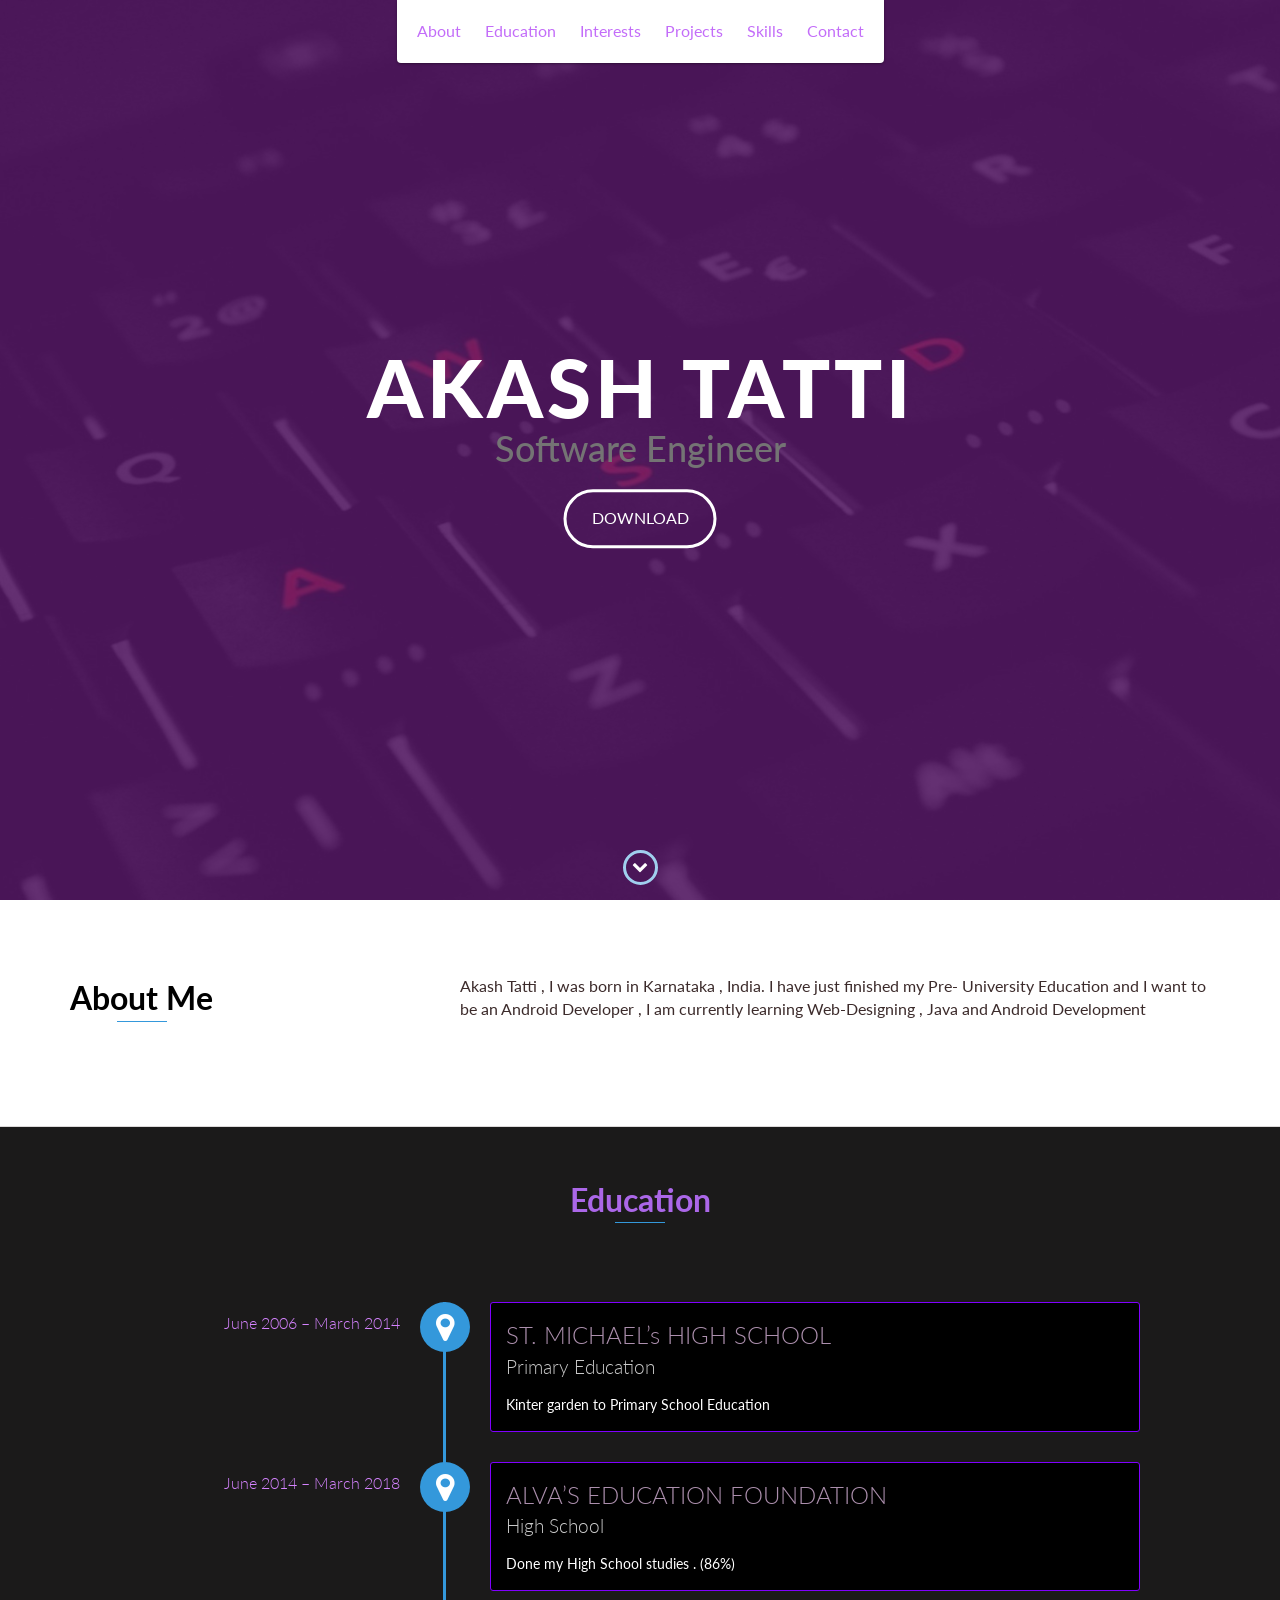
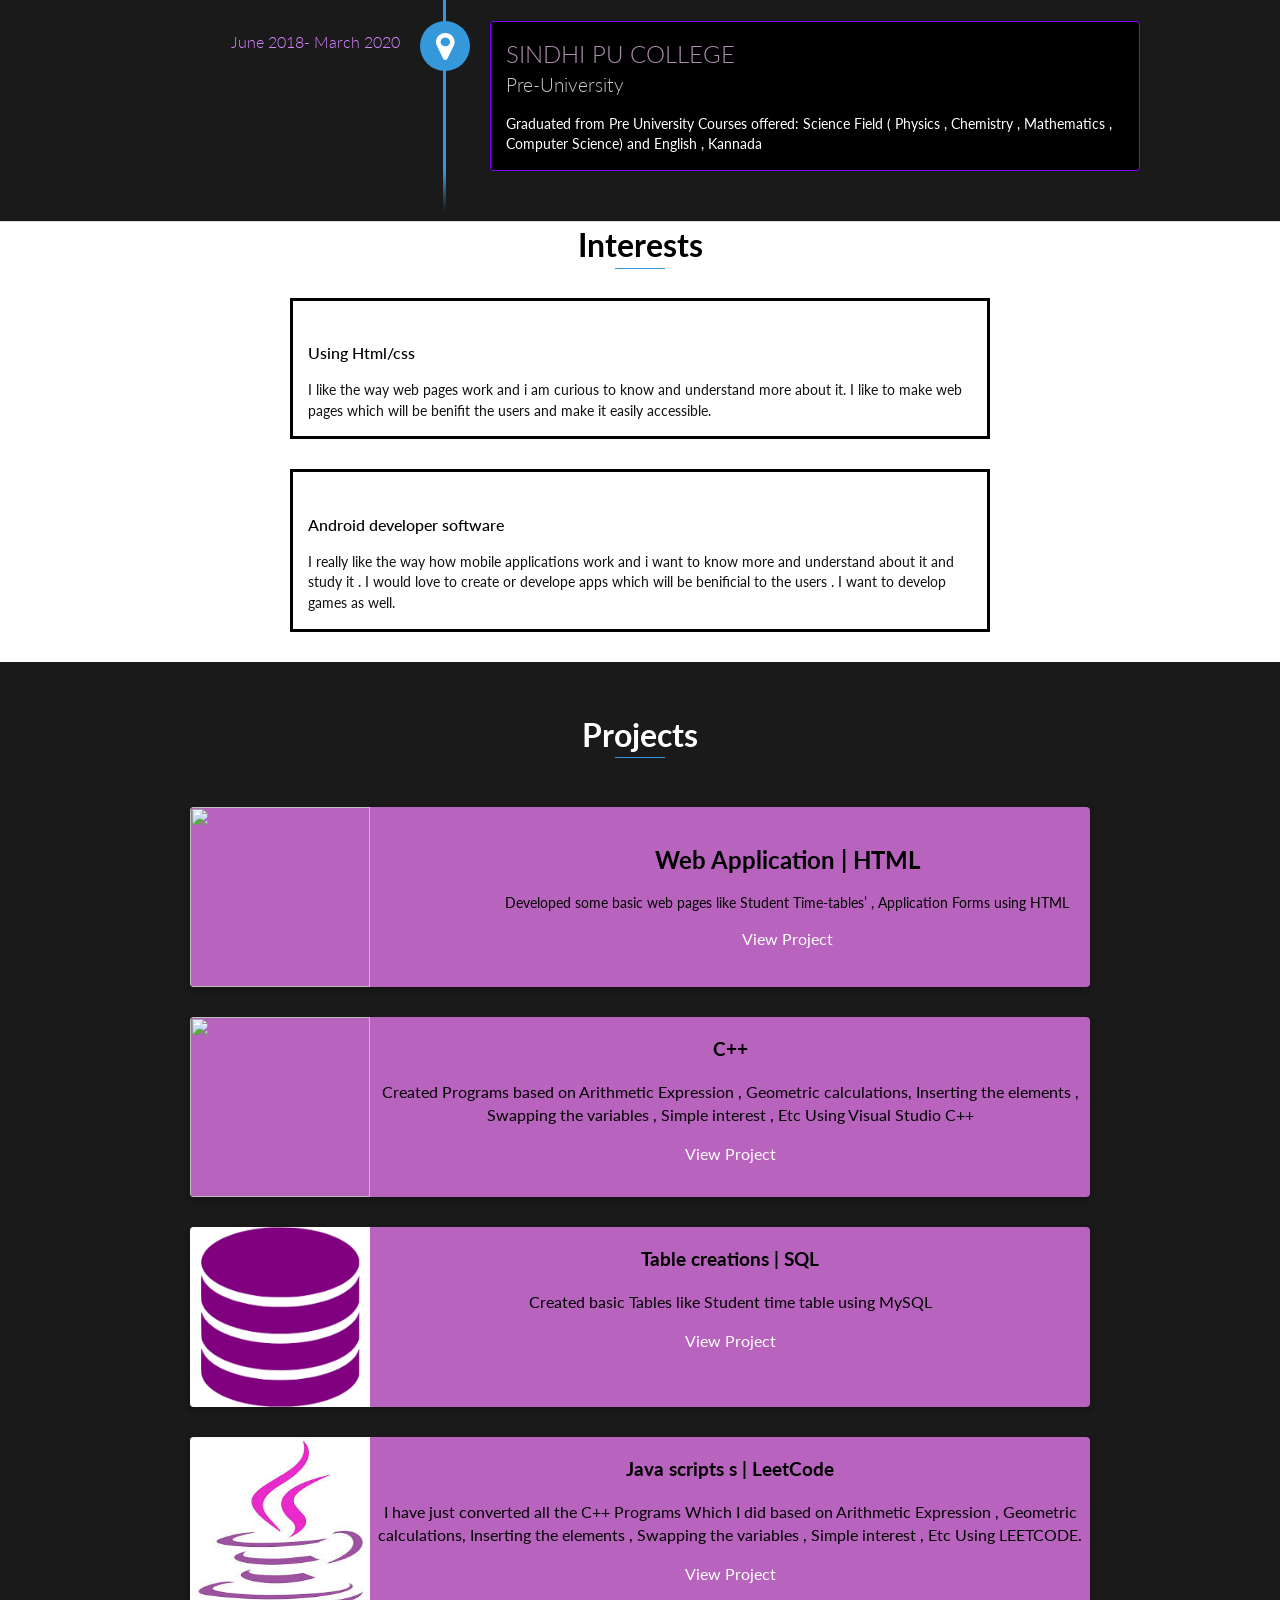
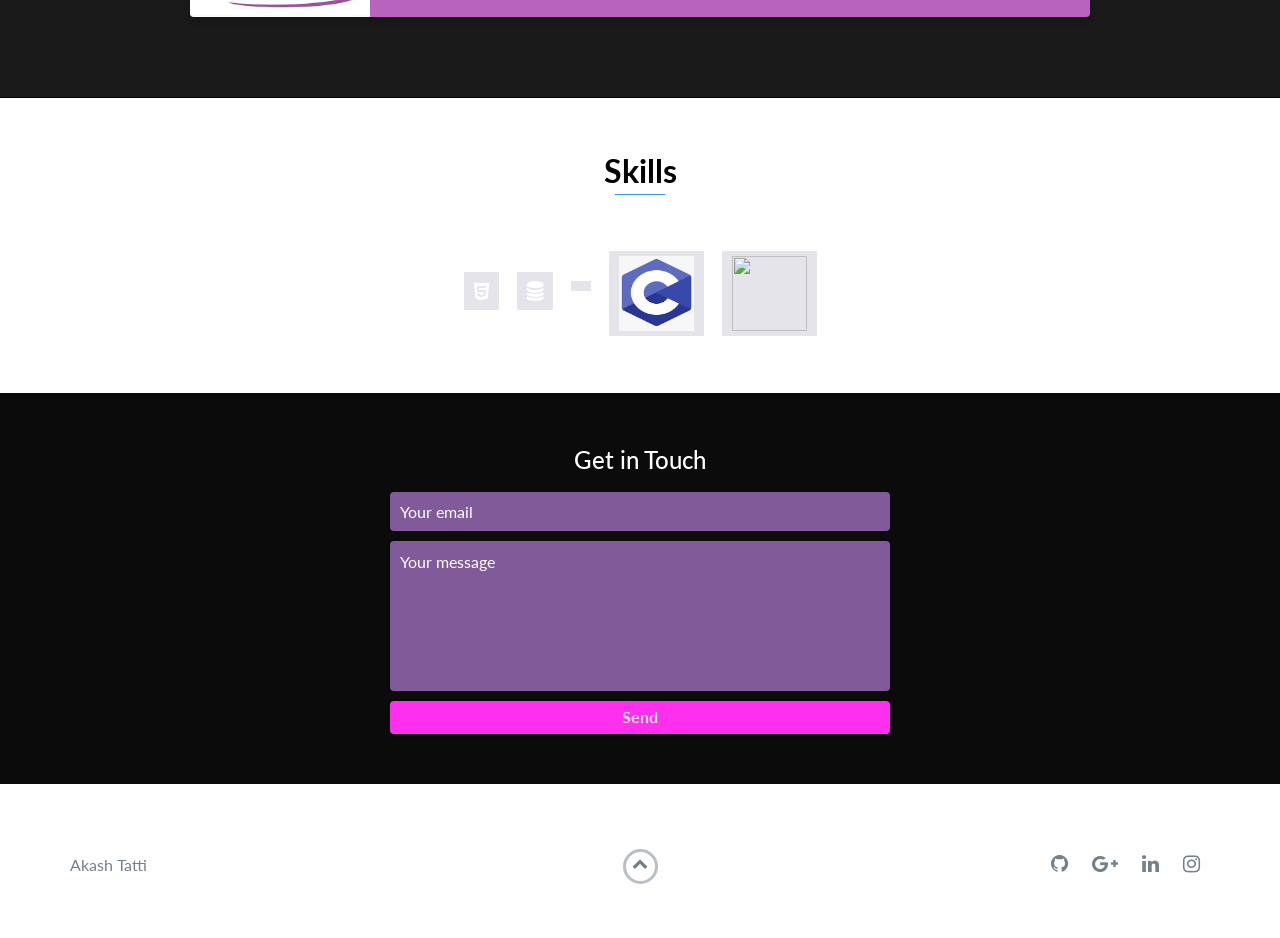
==== commit b6d5c761: "bg" ====
--- a/index.html
+++ b/index.html
@@ -152,7 +152,7 @@
                 <div class="project shadow-large">
                     <div class="project-image">
 
-                        <img src="https://encrypted-tbn0.gstatic.com/images?q=tbn%3AANd9GcQEc9A_S6BPxCDRp5WjMFEfXrpCu1ya2OO-Lw&usqp=CAU " width="180" height="180" />
+                        <img src="https://codebridgeplus.com/wp-content/uploads/1_html-2.jpg" width="180" height="180" />
                         
                     </div>
                     <!-- End .project-image -->
@@ -175,7 +175,7 @@
 
                 <div class="project shadow-large">
                     <div class="project-image">
-                        <img src="[data-uri]" width="180" height="180 "  />
+                        <img src="https://encrypted-tbn0.gstatic.com/images?q=tbn:ANd9GcR35eTu_0_-Azk7Z5jYDMq36nMFVoYgBxuewg&usqp=CAU" width="180" height="180 "  />
                     </div>
                     <!-- End .project-image -->
                     <div class="project-info1">
@@ -192,7 +192,7 @@
                 <!-- End .project -->
                 <div class="project shadow-large">
                     <div class="project-image">
-                        <img src="[data-uri]" width="180" height="180 " />
+                        <img src="[data-uri]" width="180" height="180 " />
                     </div>
                     <!-- End .project-image -->
                     <div class="project-info1">
@@ -208,7 +208,7 @@
                 <!-- End .project -->
                 <div class="project shadow-large">
                     <div class="project-image">
-                        <img src="[data-uri]" width="180" height="180">
+                        <img src="[data-uri]" width="180" height="180">
                     </div>
                     <!-- End .project-image -->
                     <div class="project-info1">
--- a/css/styles.css
+++ b/css/styles.css
@@ -10,7 +10,7 @@
     that don't come from third party libraries. This file gets compiled using
     Gulp and send to the /css folder which is then loaded on the page.
 
-*/body{font-family:'Lato', sans-serif;font-size:16px}body.active{overflow:hidden;z-index:-1}.no-js #experience-timeline>div{background:#black;padding:10px;margin-bottom:10px;border:1px solid #dcd9d9}.no-js #experience-timeline>div h3{font-size:1.5em;font-weight:300;color:#374054;display:inline-block;margin:0}.no-js #experience-timeline>div h4{font-size:1.2em;font-weight:300;color:#Black;margin:0 0 15px 0}.no-js #experience-timeline>div p{color:#ff8d8d;font-size:0.9em;margin:0}.no-js #experience-timeline:before,.no-js #experience-timeline:after{content:none}@keyframes dropHeader{0%{transform:translateY(-100%)}100%{transform:translateY(0)}}header{position:absolute;top:0;left:0;right:0;text-align:center;z-index:10;animation-name:dropHeader;animation-iteration-count:1;animation-timing-function:ease;animation-duration:0.75s}header ul{display:inline-block;background:#fff;text-align:center;padding:10px;margin:0;border-bottom-right-radius:4px;border-bottom-left-radius:4px}header li{display:inline-block}header a{display:block;color:#f35757;padding:10px}header a:hover{color:#ff2e2e;text-decoration:none;background:#eee;border-radius:4px}header a:focus{color:#3498db;text-decoration:none}header.active{display:block}header.sticky{position:fixed;z-index:999}#menu.active{display:block}#mobile-menu-open{display:none;cursor:pointer;position:fixed;right:15px;top:10px;color:#3498db;font-size:1.5em;z-index:20;padding:0 7px;border-radius:4px;background:#fff}#mobile-menu-close{display:none;text-align:right;width:100%;background:#fff;font-size:1.5em;padding-right:15px;padding-top:10px;cursor:pointer;color:#3498db}#mobile-menu-close span{font-size:0.5em;text-transform:uppercase}#mobile-menu-close i{vertical-align:middle}footer{padding:50px 0}.copyright{padding-top:20px}.copyright p{margin:0;color:#74808a}.top{text-align:center}.top span{cursor:pointer;display:block;margin:15px auto 0 auto;width:35px;height:35px;border-radius:50%;border:3px solid #b9bfc4;text-align:center}.top i{color:#74808a}.social{text-align:right}.social ul{margin:5px 0 0 0;padding:0}.social li{display:inline-block;font-size:1.25em;list-style:none}.social a{display:block;color:#74808a;padding:10px}.social a:hover{color:#800000}.btn-rounded-white{display:inline-block;color:#fff;padding:15px 25px;border:3px solid #fff;border-radius:30px;transition:.5s ease all}.btn-rounded-white:hover{color:#3498db;background:#fff;text-decoration:none}.shadow{box-shadow:0 1px 3px rgba(0,0,0,0.12),0 1px 2px rgba(0,0,0,0.24)}.shadow-large{box-shadow:0 3px 6px rgba(0,0,0,0.08),0 3px 6px rgba(0,0,0,0.15)}.heading{position:relative;display:inline-block;font-size:2em;font-weight:300;margin:0 0 30px 0}.heading:after{position:absolute;content:'';top:100%;height:1px;width:50px;left:0;right:0;margin:0 auto;background:#3498db}.background-alt{background:#1b1a1a}#lead{position:relative;height:100vh;min-height:50px;max-height:1080px;background:url(../images/lead2-bg.jpg);background-size:cover;padding:10px;overflow:hidden}#lead-content{position:absolute;z-index:10;top:50%;left:50%;transform:translate(-50%, -50%);text-align:center}#lead-content h1,#lead-content h2{margin:0}#lead-content h1{color:#ffffff;font-weight:900;font-size:5em;text-transform:uppercase;letter-spacing:0.05em;line-height:0.9em}#lead-content h2{color:#747474;font-weight:500;font-size:2.25em;margin-bottom:15px}#lead-overlay{position:absolute;height:100%;width:100%;top:0;right:0;bottom:0;left:0;background:rgba(118,14,33,0.8);z-index:1}#lead-down{position:absolute;left:0;right:0;width:100%;text-align:center;z-index:10;bottom:15px;color:#fff}#lead-down span{cursor:pointer;display:block;margin:0 auto;width:35px;height:35px;border-radius:50%;border:3px solid #a0cfee;text-align:center}#lead-down i{animation:pulsate 1.5s ease;animation-iteration-count:infinite;padding-top:5px}@keyframes pulsate{0%{transform:scale(1, 1)}50%{transform:scale(1.2, 1.2)}100%{transform:scale(1, 1)}}#about{padding:75px 15px;border-bottom:1px solid #dcd9d9}#about h2{color:#000000}#about p{color:#3c2b2b;margin:0}#experience{padding:50px 15px;text-align:center;border-bottom:1px solid #ff0000}#experience h2{color:#ff8d8d}#experience-timeline{margin:30px auto 0 auto;position:relative;max-width:1000px}#experience-timeline:before{position:absolute;content:'';top:0;bottom:0;left:303px;right:auto;height:100%;width:3px;background:#3498db;z-index:0}#experience-timeline:after{position:absolute;content:'';width:3px;height:40px;background:#3498db;background:linear-gradient(to bottom, #3498db, rgba(52,152,219,0));top:100%;left:303px}.vtimeline-content{margin-left:350px;background:#320000;border:1px solid #e6e6e6;padding:15px;border-radius:3px;text-align:left}.vtimeline-content h3{font-size:1.5em;font-weight:300;color:#ffffff;display:inline-block;margin:0}.vtimeline-content h4{font-size:1.2em;font-weight:300;color:#c9c9c9;margin:0 0 15px 0}.vtimeline-content p{color:#ffffff;font-size:0.9em;margin:0}.vtimeline-point{position:relative;display:block;vertical-align:top;margin-bottom:30px}.vtimeline-icon{position:relative;color:#fff;width:50px;height:50px;background:#3498db;border-radius:50%;float:left;z-index:99;margin-left:280px}.vtimeline-icon i{display:block;font-size:2em;margin-top:10px}.vtimeline-date{width:260px;text-align:right;position:absolute;left:0;top:10px;font-weight:300;color:#cacaca}#education{padding:50px 15px 20px 15px;border-bottom:1px solid #dcd9d9;text-align:center}#education h2{color:#ffffff;margin-bottom:50px}.education-block{max-width:700px;margin:0 auto 30px auto;padding:15px;border:3px solid #000000;text-align:left}.education-block h3{font-weight:500;float:left;margin:0;color:#ffffff}.education-block span{color:#74808a;float:right}.education-block h4{color:#000000;clear:both;font-weight:500;margin:0 0 15px 0}.education-block p,.education-block ul{margin:0;color:#121111;font-size:0.9em}.education-block ul{padding:0 0 0 15px}#projects{padding:50px 15px;border-bottom:1px solid #000;text-align:center}#projects  h2{color:#ffffff;margin-bottom:50px}.project{position:relative;max-width:900px;margin:0 auto 30px auto;overflow:hidden;background:#bfbfbf;border-radius:4px}.project-image{float:left}.project-info{position:absolute;top:50%;transform:translateY(-50%);margin-left:300px;padding:15px}.project-info h3{font-size:1.5em;font-weight:300;color:#000000;margin:0 0 15px 0}.project-info p{color:#000000;margin:0 0 15px 0;font-size:0.9em} no-image .project-info{position:relative;margin:0;padding:30px 15px;transform:none}#more-projects{display:none}#skills{padding:50px 15px;text-align:center}#skills h2{color:#000000;margin-bottom:50px}#skills ul{display:block;margin:0 auto;padding:0;max-width:800px}#skills li{display:inline-block;margin:7px;padding:5px 10px;color:#374054;background:#e4e4ea;list-style:none;cursor:default;font-size:1.2em}#contact{padding:50px 15px;background:#0c0b0b;text-align:center}#contact h2{margin:0 0 15px 0;color:#fff;font-weight:500}#contact-form{max-width:500px;margin:0 auto}#contact-form input,#contact-form textarea{display:block;width:100%;padding:10px;border-radius:4px;border:none;margin-bottom:10px;background:#610000;color:#fff;transition:.5s ease all}#contact-form input::-webkit-input-placeholder,#contact-form textarea::-webkit-input-placeholder{color:#fff}#contact-form input:-moz-placeholder,#contact-form textarea:-moz-placeholder{color:#fff;opacity:1}#contact-form input::-moz-placeholder,#contact-form textarea::-moz-placeholder{color:#fff;opacity:1}#contact-form input:-ms-input-placeholder,#contact-form textarea:-ms-input-placeholder{color:#fff}#contact-form input:focus,#contact-form textarea:focus{outline:none;background:#16527a}#contact-form textarea{height:150px;resize:none}#contact-form button{display:block;width:100%;background:#2a1a1a;border-radius:4px;padding:5px 10px;border:none;color:#ffdede;font-weight:700;box-shadow:0 1px 3px rgba(0,0,0,0.12),0 1px 2px rgba(0,0,0,0.24);transition:.5s ease all}#contact-form button:hover{box-shadow:0 10px 20px rgba(0,0,0,0.19),0 6px 6px rgba(0,0,0,0.23)}.optional-section{padding:50px 15px;text-align:center;border-top:1px solid #dcd9d9}.optional-section h2{color:#374054}.optional-section-block{max-width:700px;margin:0 auto 30px auto;padding:15px;border:1px solid #dcd9d9;background:#fff;text-align:left}.optional-section-block h3{font-weight:500;margin:0 0 15px 0;color:#374054}.optional-section-block h4{color:#74808a;clear:both;font-weight:500;margin:0 0 15px 0}.optional-section-block p,.optional-section-block ul{margin:0 0 15px 0;color:#74808a;font-size:0.9em}.optional-section-block ul{padding:0 0 0 15px}@media only screen and (max-width: 750px){#experience-timeline:before,#experience-timeline:after{left:23px}.vtimeline-date{width:auto;text-align:left;position:relative;margin-bottom:15px;display:block;margin-left:70px}.vtimeline-icon{margin-left:0}.vtimeline-content{margin-left:70px}}@media only screen and (max-width: 992px){#lead{height:auto;min-height:auto;max-height:auto;padding:100px 15px}#lead-content{position:relative;transform:none;left:auto;top:auto}#lead-content h1{font-size:3em}#lead-content h2{font-size:1.75em}#about{text-align:center}#about p{text-align:left}}@media only screen and (max-width: 768px){header{position:fixed;display:none;z-index:999;animation:none;bottom:0;height:100%}#mobile-menu-open,#mobile-menu-close{display:block}#menu{height:100%;overflow-y:auto;box-shadow:none;border-radius:0;width:100%}#menu li{display:block;margin-bottom:10px}#lead-content h1{font-size:2em}#lead-content h2{font-size:1.3em}#lead-content a{padding:10px 20px}#lead-down{display:none}.education-block h3,.education-block span{float:none}.project-image{display:none}.project-info{position:relative;margin:0;padding:30px 15px;top:auto;transform:none}footer{text-align:center}.social{text-align:center}}@media only screen and (max-width: 480px){#lead-content h1{font-size:1.5em}#lead-content h2{font-size:1em}#lead-content a{font-size:0.9em;padding:5px 10px}}
+*/body{font-family:'Lato', sans-serif;font-size:16px}body.active{overflow:hidden;z-index:-1}.no-js #experience-timeline>div{background:#black;padding:10px;margin-bottom:10px;border:1px solid #dcd9d9}.no-js #experience-timeline>div h3{font-size:1.5em;font-weight:300;color:#374054;display:inline-block;margin:0}.no-js #experience-timeline>div h4{font-size:1.2em;font-weight:300;color:#Black;margin:0 0 15px 0}.no-js #experience-timeline>div p{color:#ff8d8d;font-size:0.9em;margin:0}.no-js #experience-timeline:before,.no-js #experience-timeline:after{content:none}@keyframes dropHeader{0%{transform:translateY(-100%)}100%{transform:translateY(0)}}header{position:absolute;top:0;left:0;right:0;text-align:center;z-index:10;animation-name:dropHeader;animation-iteration-count:1;animation-timing-function:ease;animation-duration:0.75s}header ul{display:inline-block;background:#fff;text-align:center;padding:10px;margin:0;border-bottom-right-radius:4px;border-bottom-left-radius:4px}header li{display:inline-block}header a{display:block;color:#c36df9;padding:10px}header a:hover{color:#ff2e2e;text-decoration:none;background:#eee;border-radius:4px}header a:focus{color:#3498db;text-decoration:none}header.active{display:block}header.sticky{position:fixed;z-index:999}#menu.active{display:block}#mobile-menu-open{display:none;cursor:pointer;position:fixed;right:15px;top:10px;color:#3498db;font-size:1.5em;z-index:20;padding:0 7px;border-radius:4px;background:#fff}#mobile-menu-close{display:none;text-align:right;width:100%;background:#fff;font-size:1.5em;padding-right:15px;padding-top:10px;cursor:pointer;color:#3498db}#mobile-menu-close span{font-size:0.5em;text-transform:uppercase}#mobile-menu-close i{vertical-align:middle}footer{padding:50px 0}.copyright{padding-top:20px}.copyright p{margin:0;color:#74808a}.top{text-align:center}.top span{cursor:pointer;display:block;margin:15px auto 0 auto;width:35px;height:35px;border-radius:50%;border:3px solid #b9bfc4;text-align:center}.top i{color:#74808a}.social{text-align:right}.social ul{margin:5px 0 0 0;padding:0}.social li{display:inline-block;font-size:1.25em;list-style:none}.social a{display:block;color:#74808a;padding:10px}.social a:hover{color:#800000}.btn-rounded-white{display:inline-block;color:#fff;padding:15px 25px;border:3px solid #fff;border-radius:30px;transition:.5s ease all}.btn-rounded-white:hover{color:#3498db;background:#fff;text-decoration:none}.shadow{box-shadow:0 1px 3px rgba(0,0,0,0.12),0 1px 2px rgba(0,0,0,0.24)}.shadow-large{box-shadow:0 3px 6px rgba(0,0,0,0.08),0 3px 6px rgba(0,0,0,0.15)}.heading{position:relative;display:inline-block;font-size:2em;font-weight:300;margin:0 0 30px 0}.heading:after{position:absolute;content:'';top:100%;height:1px;width:50px;left:0;right:0;margin:0 auto;background:#3498db}.background-alt{background:#1b1a1a}#lead{position:relative;height:100vh;min-height:50px;max-height:1080px;background:url(../images/lead2-bg.jpg);background-size:cover;padding:10px;overflow:hidden}#lead-content{position:absolute;z-index:10;top:50%;left:50%;transform:translate(-50%, -50%);text-align:center}#lead-content h1,#lead-content h2{margin:0}#lead-content h1{color:#ffffff;font-weight:900;font-size:5em;text-transform:uppercase;letter-spacing:0.05em;line-height:0.9em}#lead-content h2{color:#747474;font-weight:500;font-size:2.25em;margin-bottom:15px}#lead-overlay{position:absolute;height:100%;width:100%;top:0;right:0;bottom:0;left:0;background:rgb(92 27 109 / 80%);z-index:1}#lead-down{position:absolute;left:0;right:0;width:100%;text-align:center;z-index:10;bottom:15px;color:#fff}#lead-down span{cursor:pointer;display:block;margin:0 auto;width:35px;height:35px;border-radius:50%;border:3px solid #a0cfee;text-align:center}#lead-down i{animation:pulsate 1.5s ease;animation-iteration-count:infinite;padding-top:5px}@keyframes pulsate{0%{transform:scale(1, 1)}50%{transform:scale(1.2, 1.2)}100%{transform:scale(1, 1)}}#about{padding:75px 15px;border-bottom:1px solid #dcd9d9}#about h2{color:#000000}#about p{color:#3c2b2b;margin:0}#experience{padding:50px 15px;text-align:center;border-bottom:1px solid #ff0000}#experience h2{color:#ff8d8d}#experience-timeline{margin:30px auto 0 auto;position:relative;max-width:1000px}#experience-timeline:before{position:absolute;content:'';top:0;bottom:0;left:303px;right:auto;height:100%;width:3px;background:#3498db;z-index:0}#experience-timeline:after{position:absolute;content:'';width:3px;height:40px;background:#3498db;background:linear-gradient(to bottom, #3498db, rgba(52,152,219,0));top:100%;left:303px}.vtimeline-content{margin-left:350px;background:#000000;border:1px solid #8000ff;padding:15px;border-radius:3px;text-align:left}.vtimeline-content h3{font-size:1.5em;font-weight:300;color:#ac8fad;display:inline-block;margin:0}.vtimeline-content h4{font-size:1.2em;font-weight:300;color:#c9c9c9;margin:0 0 15px 0}.vtimeline-content p{color:#ffffff;font-size:0.9em;margin:0}.vtimeline-point{position:relative;display:block;vertical-align:top;margin-bottom:30px}.vtimeline-icon{position:relative;color:#fff;width:50px;height:50px;background:#3498db;border-radius:50%;float:left;z-index:99;margin-left:280px}.vtimeline-icon i{display:block;font-size:2em;margin-top:10px}.vtimeline-date{width:260px;text-align:right;position:absolute;left:0;top:10px;font-weight:300;color:#d583ff}#education{padding:50px 15px 20px 15px;border-bottom:1px solid #dcd9d9;text-align:center}#education h2{color:#ab67e8;margin-bottom:50px}.education-block{max-width:700px;margin:0 auto 30px auto;padding:15px;border:3px solid #000000;text-align:left}.education-block h3{font-weight:500;float:left;margin:0;color:#ffffff}.education-block span{color:#74808a;float:right}.education-block h4{color:#000000;clear:both;font-weight:500;margin:0 0 15px 0}.education-block p,.education-block ul{margin:0;color:#121111;font-size:0.9em}.education-block ul{padding:0 0 0 15px}#projects{padding:50px 15px;border-bottom:1px solid #000;text-align:center}#projects  h2{color:#ffffff;margin-bottom:50px}.project{position:relative;max-width:900px;margin:0 auto 30px auto;overflow:hidden;background:#b863bd;border-radius:4px}.project-image{float:left}.project-info{position:absolute;top:50%;transform:translateY(-50%);margin-left:300px;padding:15px}.project-info h3{font-size:1.5em;font-weight:300;color:#000000;margin:0 0 15px 0}.project-info p{color:#000000;margin:0 0 15px 0;font-size:0.9em} no-image .project-info{position:relative;margin:0;padding:30px 15px;transform:none}#more-projects{display:none}#skills{padding:50px 15px;text-align:center}#skills h2{color:#000000;margin-bottom:50px}#skills ul{display:block;margin:0 auto;padding:0;max-width:800px}#skills li{display:inline-block;margin:7px;padding:5px 10px;color:#374054;background:#e4e4ea;list-style:none;cursor:default;font-size:1.2em}#contact{padding:50px 15px;background:#0c0b0b;text-align:center}#contact h2{margin:0 0 15px 0;color:#fff;font-weight:500}#contact-form{max-width:500px;margin:0 auto}#contact-form input,#contact-form textarea{display:block;width:100%;padding:10px;border-radius:4px;border:none;margin-bottom:10px;background:#815a9a;color:#fff;transition:.5s ease all}#contact-form input::-webkit-input-placeholder,#contact-form textarea::-webkit-input-placeholder{color:#fff}#contact-form input:-moz-placeholder,#contact-form textarea:-moz-placeholder{color:#fff;opacity:1}#contact-form input::-moz-placeholder,#contact-form textarea::-moz-placeholder{color:#fff;opacity:1}#contact-form input:-ms-input-placeholder,#contact-form textarea:-ms-input-placeholder{color:#fff}#contact-form input:focus,#contact-form textarea:focus{outline:none;background:#16527a}#contact-form textarea{height:150px;resize:none}#contact-form button{display:block;width:100%;background:#ff2fef;border-radius:4px;padding:5px 10px;border:none;color:#ffdede;font-weight:700;box-shadow:0 1px 3px rgba(0,0,0,0.12),0 1px 2px rgba(0,0,0,0.24);transition:.5s ease all}#contact-form button:hover{box-shadow:0 10px 20px rgba(0,0,0,0.19),0 6px 6px rgba(0,0,0,0.23)}.optional-section{padding:50px 15px;text-align:center;border-top:1px solid #dcd9d9}.optional-section h2{color:#374054}.optional-section-block{max-width:700px;margin:0 auto 30px auto;padding:15px;border:1px solid #dcd9d9;background:#fff;text-align:left}.optional-section-block h3{font-weight:500;margin:0 0 15px 0;color:#374054}.optional-section-block h4{color:#74808a;clear:both;font-weight:500;margin:0 0 15px 0}.optional-section-block p,.optional-section-block ul{margin:0 0 15px 0;color:#74808a;font-size:0.9em}.optional-section-block ul{padding:0 0 0 15px}@media only screen and (max-width: 750px){#experience-timeline:before,#experience-timeline:after{left:23px}.vtimeline-date{width:auto;text-align:left;position:relative;margin-bottom:15px;display:block;margin-left:70px}.vtimeline-icon{margin-left:0}.vtimeline-content{margin-left:70px}}@media only screen and (max-width: 992px){#lead{height:auto;min-height:auto;max-height:auto;padding:100px 15px}#lead-content{position:relative;transform:none;left:auto;top:auto}#lead-content h1{font-size:3em}#lead-content h2{font-size:1.75em}#about{text-align:center}#about p{text-align:left}}@media only screen and (max-width: 768px){header{position:fixed;display:none;z-index:999;animation:none;bottom:0;height:100%}#mobile-menu-open,#mobile-menu-close{display:block}#menu{height:100%;overflow-y:auto;box-shadow:none;border-radius:0;width:100%}#menu li{display:block;margin-bottom:10px}#lead-content h1{font-size:2em}#lead-content h2{font-size:1.3em}#lead-content a{padding:10px 20px}#lead-down{display:none}.education-block h3,.education-block span{float:none}.project-image{display:none}.project-info{position:relative;margin:0;padding:30px 15px;top:auto;transform:none}footer{text-align:center}.social{text-align:center}}@media only screen and (max-width: 480px){#lead-content h1{font-size:1.5em}#lead-content h2{font-size:1em}#lead-content a{font-size:0.9em;padding:5px 10px}}
 
 
 
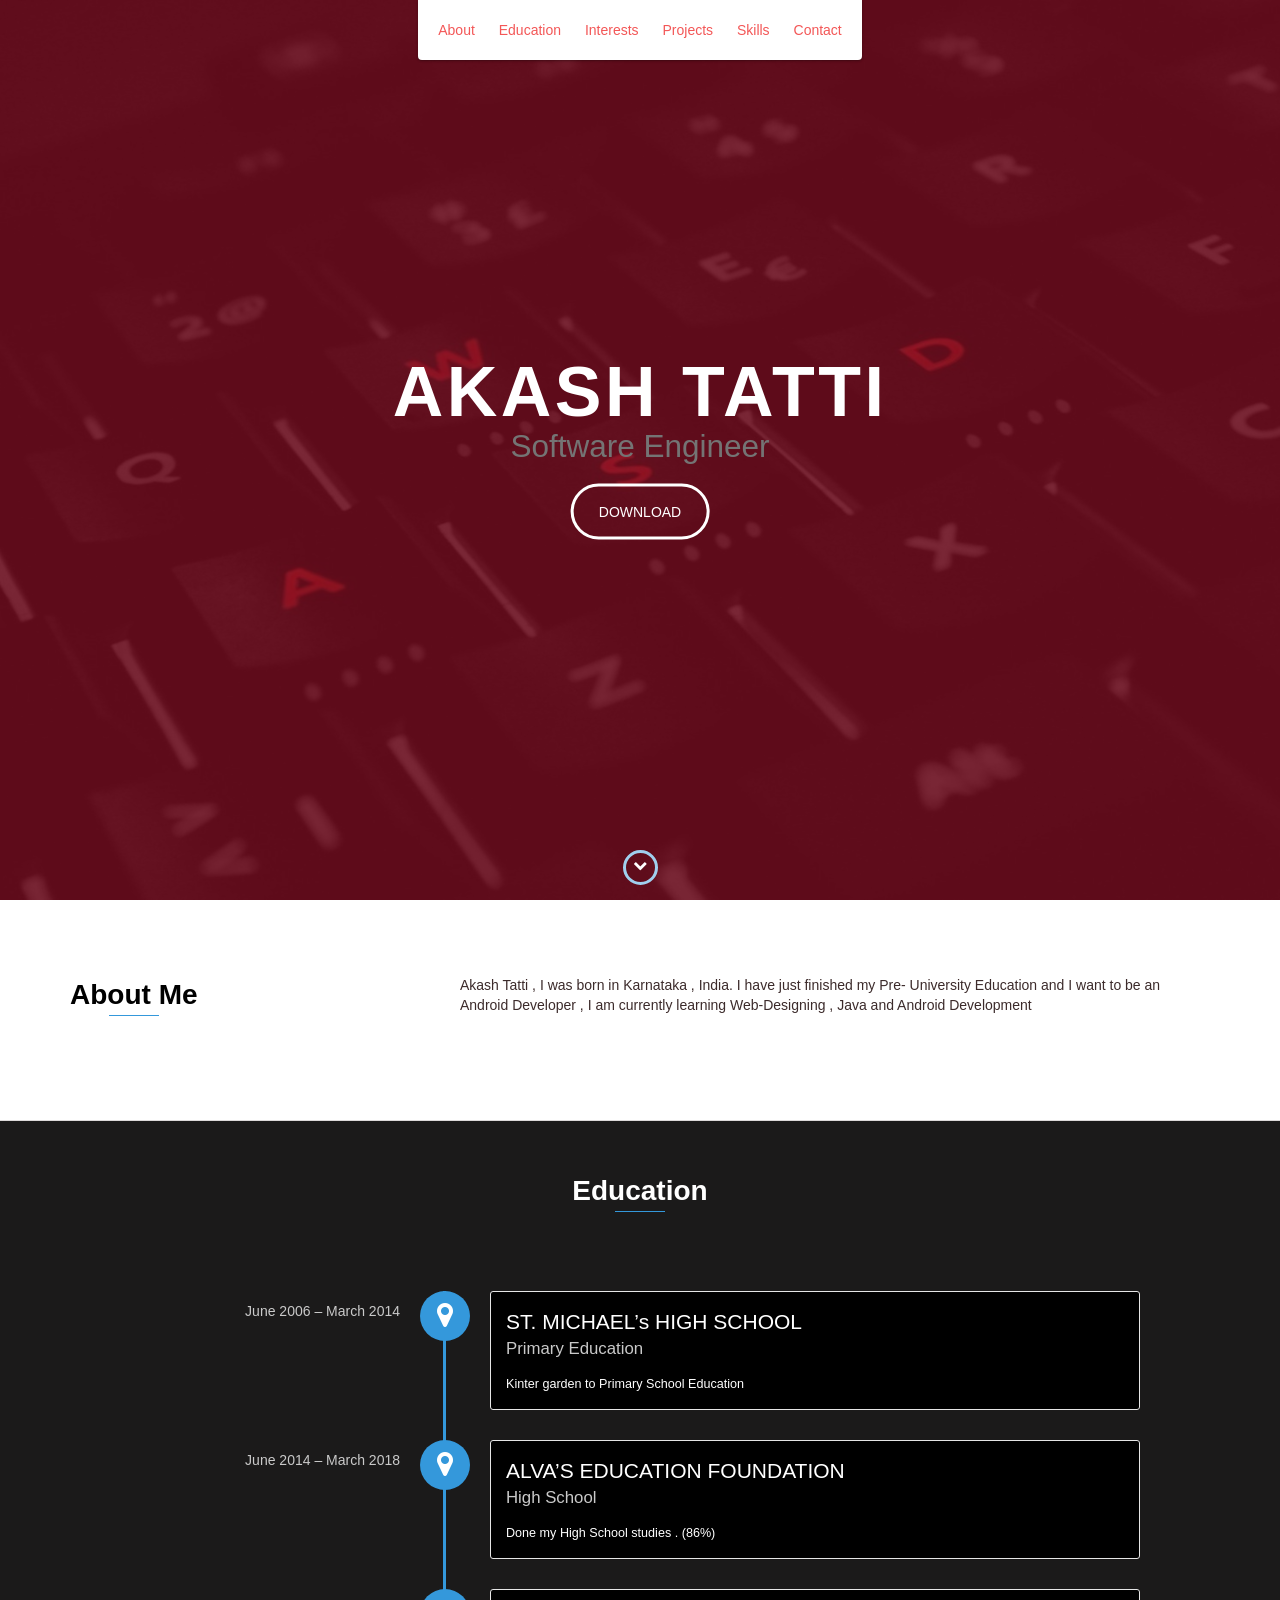
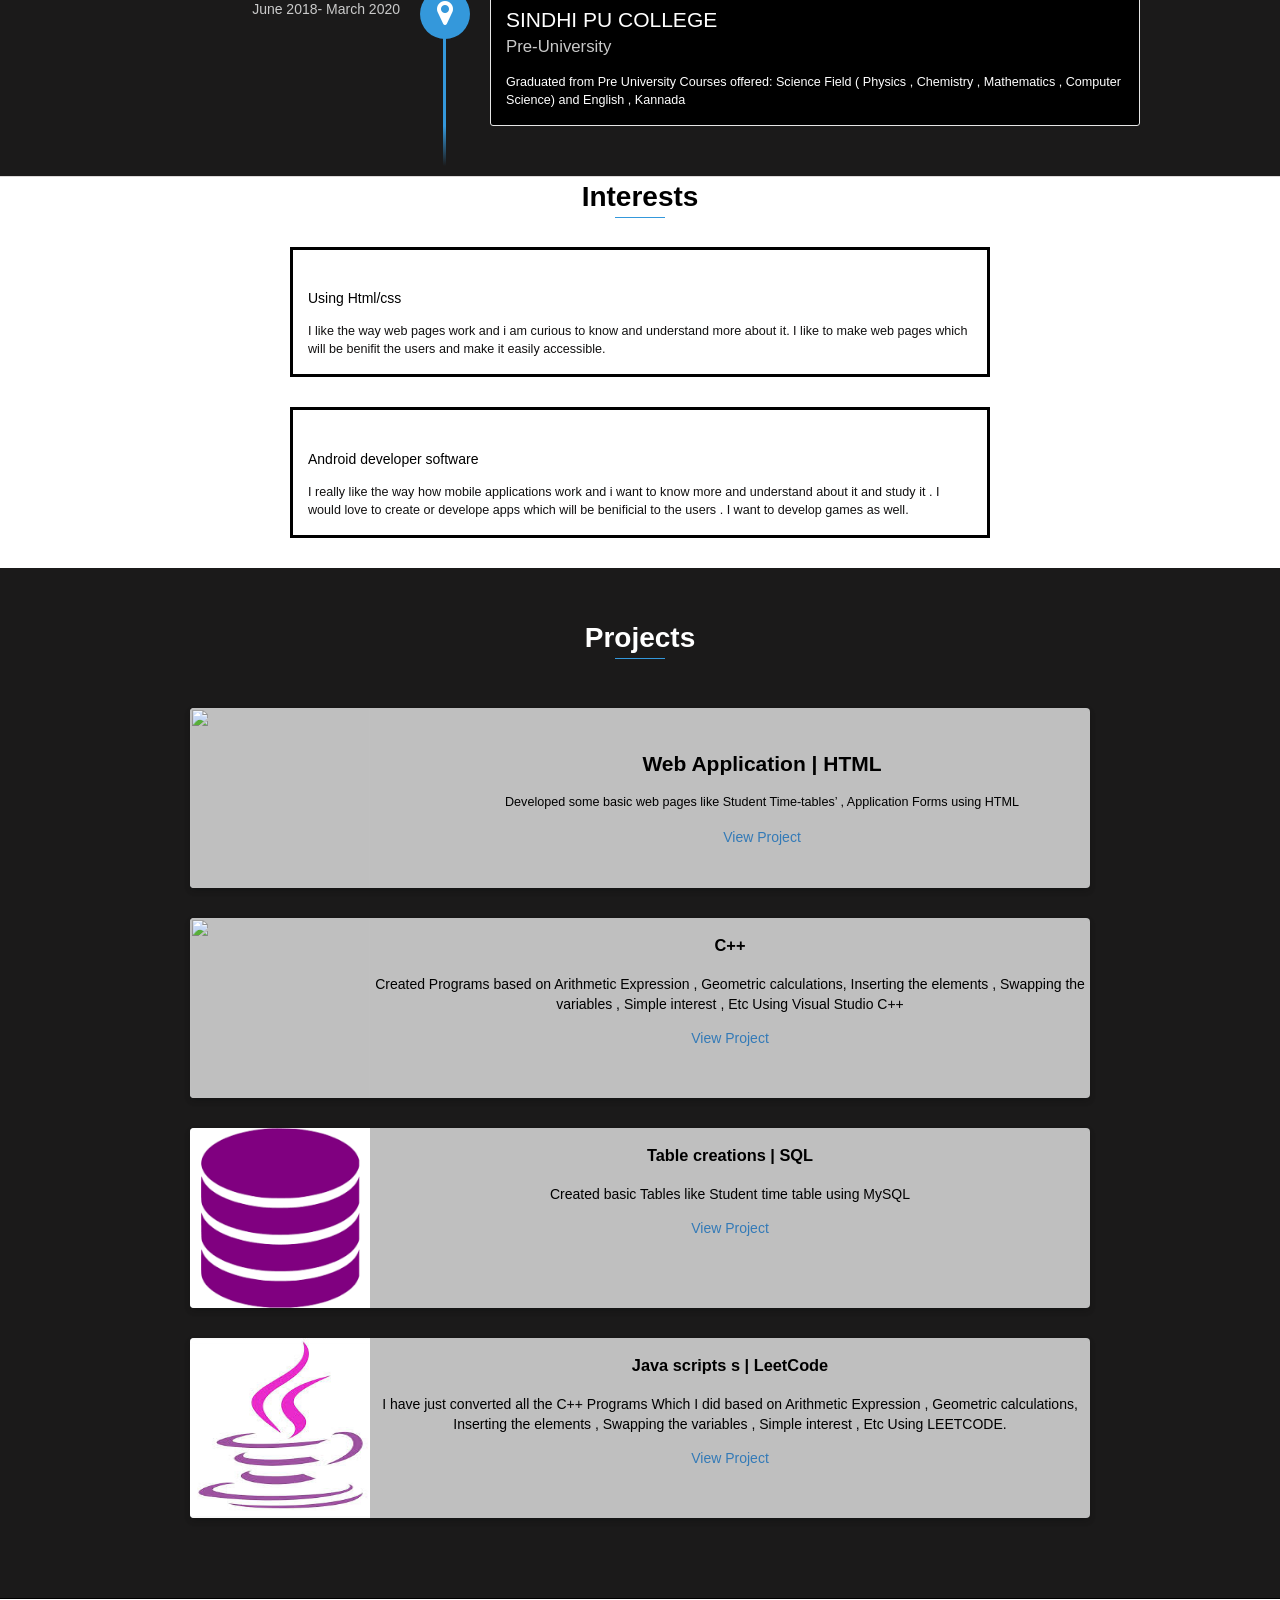
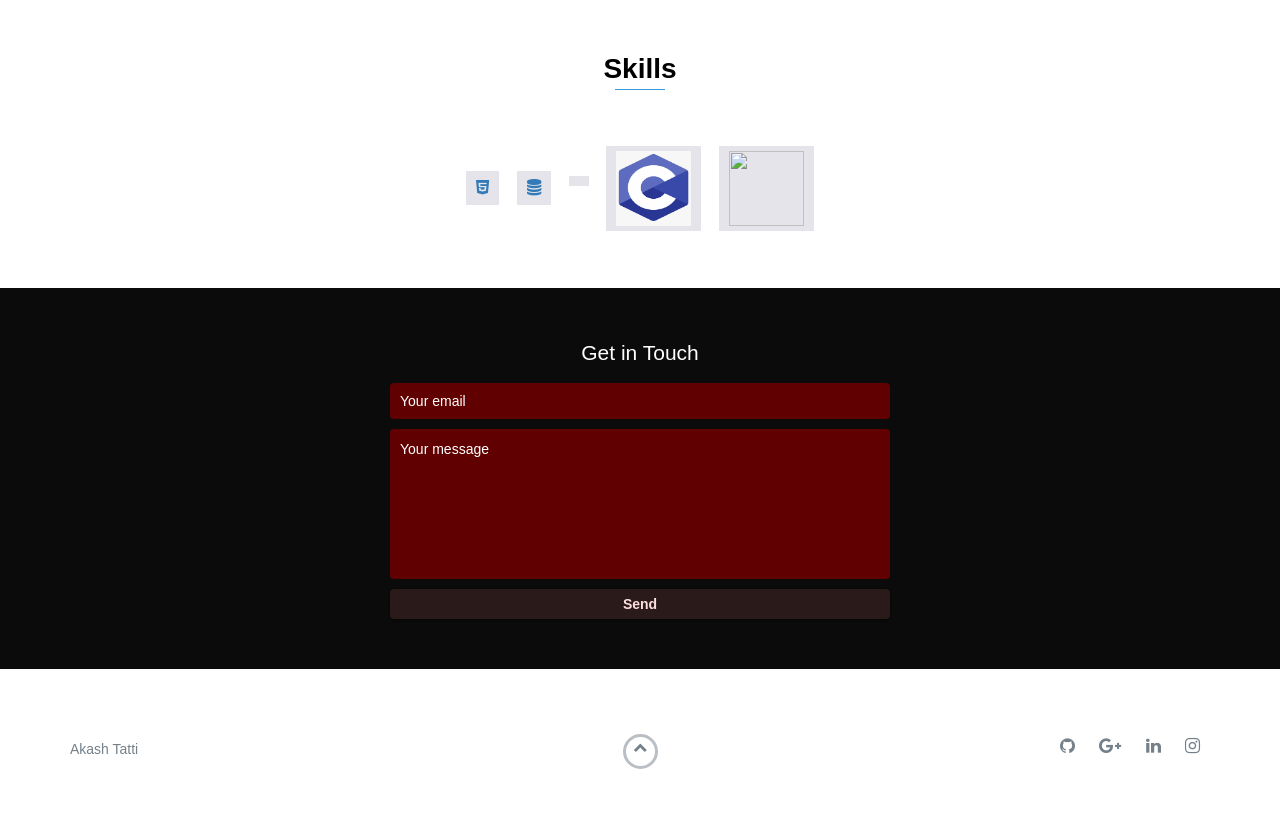
==== commit 563d5b2c: "Add files via upload" ====
--- a/index.html
+++ b/index.html
@@ -1,298 +1,298 @@
-<!DOCTYPE html>
-<html class="no-js" lang="en">
-
-<head>
-    
-
-
-    <meta charset="utf-8">
-    <meta http-equiv="X-UA-Compatible" content="IE=edge">
-    <meta name="viewport" content="width=device-width, initial-scale=1">
-    <title>My Portfolio</title>
-	<link rel="shortcut icon" href="favicon.ico" type="image/x-icon">
-	<link rel="icon" href="favicon.ico" type="image/x-icon">
-    <link href="https://fonts.googleapis.com/css?family=Lato:300,400,700,900" rel="stylesheet">
-    <link rel="stylesheet" href="libs/font-awesome/css/font-awesome.min.css">
-    <link href="css/bootstrap.min.css" rel="stylesheet">
-    <link href="css/styles.css" rel="stylesheet">
-</head>
-
-<body>
-    <div id="mobile-menu-open" class="shadow-large">
-        <i class="fa fa-bars" aria-hidden="true"></i>
-    </div>
-    <!-- End #mobile-menu-toggle -->
-    <header>
-        <div id="mobile-menu-close">
-            <span>Close</span> <i class="fa fa-times" aria-hidden="true"></i>
-        </div>
-        <ul id="menu" class="shadow">
-            <li>
-                <a href="#about">About</a>
-            </li>
-            <li>
-                <a href="#education">Education</a>
-            </li>
-            <li>
-                <a href="#interests">Interests</a>
-            </li>
-            <li>
-                <a href="#projects">Projects</a>
-            </li>
-            <li>
-                <a href="#skills">Skills</a>
-            </li>
-            <li>
-                <a href="#contact">Contact</a>
-            </li>
-        </ul>
-    </header>
-    <!-- End header -->
-
-    <div id="lead">
-        <div id="lead-content">
-            <h1>Akash Tatti</h1>
-            <h2>Software Engineer</h2>
-            <a href="https://drive.google.com/file/d/1uP4zpiousrW5G_NjTyZGh92QVr4Qnkuy/view?usp=sharing" download class="btn-rounded-white">DOWNLOAD</a>
-          
-        </div>
-        <!-- End #lead-content -->
-
-        <div id="lead-overlay"></div>
-
-        <div id="lead-down">
-            <span>
-                <i class="fa fa-chevron-down" aria-hidden="true"></i>
-            </span>
-        </div>
-        <!-- End #lead-down -->
-    </div>
-    <!-- End #lead -->
-
-    <div id="about">
-        <div class="container">
-            <div class="row">
-                <div class="col-md-4">
-
-                    <h2 class="heading"><b> About Me</b></h2>
-                </div>
-                <div class="col-md-8">
-                    <p>
-                       Akash Tatti , I was born in Karnataka , India. I have just finished my Pre- University Education and I want to be an Android Developer , I am currently learning Web-Designing , Java and Android Development
-                    </p>
-                </div>
-            </div>
-        </div>
-    </div>
-    <!-- End #about -->
-
-    <div id="education" class="background-alt">
-        <h2 class="heading"><b>Education</b></h2>
-        <div id="experience-timeline">
-            <div data-date="June 2006 – March 2014">
-                <h3>ST. MICHAEL’s HIGH SCHOOL </h3>
-                <h4>Primary Education</h4>
-                <p>
-                    Kinter garden to Primary School Education                                                   
-                </p>
-            </div>
-
-            <div data-date="June 2014 – March 2018">
-                <h3>ALVA’S EDUCATION FOUNDATION </h3>
-                <h4>High School</h4>
-                <p>
-                    Done my High School studies . (86%) 
-                </p>
-            </div>
-
-            <div data-date="June 2018- March 2020 ">
-                <h3>SINDHI PU COLLEGE </h3>
-                <h4>Pre-University</h4>
-                <p>
-                       Graduated from Pre University 
-                    Courses offered:  Science Field ( Physics , Chemistry , Mathematics , Computer Science) and English , Kannada
-                    
-                </p>
-            </div>
-        </div>
-    </div>
-    <!-- End #education -->
-
-    <div id="interests"> 
-        <center> <u><h2 class="heading" ><b>Interests</b></h2 > </u></center>
-        <div class="education-block">
-            <h3>Wed-Designing</h3>
-            
-            <h4>Using Html/css</h4>
-            <p>
-               I like the way web pages work and i am curious to know and understand more about it.
-               I like to make web pages which will be benifit the users and make it easily accessible.
-
-            </p>
-        </div>
-        <!-- End .education-block -->
-
-        <div class="education-block">
-            <h3>Android Development</h3>
-            
-            <h4>Android developer software</h4>
-            <p>I really like the way how mobile applications work and i want to know more and understand about it and study it .
-                I would love to create or develope apps which will be benificial to the users .
-                I want to develop games as well. 
-            </p>
-        </div>
-        <!-- End .education-block -->
-    </div>
-    <!-- End #education -->
-
-    <div id="projects" class="background-alt">
-        <h2 class="heading"><b>Projects</b></h2>
-        <div class="project-info1">
-            <div class="row">
-                <div class="project shadow-large">
-                    <div class="project-image">
-
-                        <img src="https://codebridgeplus.com/wp-content/uploads/1_html-2.jpg" width="180" height="180" />
-                        
-                    </div>
-                    <!-- End .project-image -->
-                    
-                 
-                    <div class="project-info">
-                        <h3><b>Web Application | HTML </b>  </h3>
-                        <p>
-                            Developed some basic web pages like Student Time-tables’  , Application Forms using HTML
-                        </p>
-                        <a href="https://github.com/akash-tatti/Web_Projects">View Project</a>
-                    </div>
-                        
-                        </a>
-                        
-                           
-                    <!-- End .project-info -->
-                </div>
-                <!-- End .project -->
-
-                <div class="project shadow-large">
-                    <div class="project-image">
-                        <img src="https://encrypted-tbn0.gstatic.com/images?q=tbn:ANd9GcR35eTu_0_-Azk7Z5jYDMq36nMFVoYgBxuewg&usqp=CAU" width="180" height="180 "  />
-                    </div>
-                    <!-- End .project-image -->
-                    <div class="project-info1">
-                        <h3>  C++</h3>
-                        <p>
-                            Created Programs based on Arithmetic Expression , Geometric calculations, Inserting the elements , Swapping the variables , Simple interest , Etc
-                            Using Visual Studio C++
-                            
-                        </p>
-                        <a href="https://github.com/akash-tatti/C-pp">View Project</a>
-                    </div>
-                    <!-- End .project-info -->
-                </div>
-                <!-- End .project -->
-                <div class="project shadow-large">
-                    <div class="project-image">
-                        <img src="[data-uri]" width="180" height="180 " />
-                    </div>
-                    <!-- End .project-image -->
-                    <div class="project-info1">
-                        <h3>   Table creations |  SQL </h3>
-                        <p>
-                            Created basic Tables like Student time table  using MySQL
-                            
-                        </p>
-                        <a href="https://github.com/akash-tatti/SQL">View Project</a>
-                    </div>
-                    <!-- End .project-info -->
-                </div>
-                <!-- End .project -->
-                <div class="project shadow-large">
-                    <div class="project-image">
-                        <img src="[data-uri]" width="180" height="180">
-                    </div>
-                    <!-- End .project-image -->
-                    <div class="project-info1">
-                        <h3>Java scripts s |  LeetCode</h3>
-                        <p>
-                            I have just converted all the C++ Programs Which I did based on Arithmetic Expression , Geometric calculations, Inserting the elements , Swapping the variables , Simple interest , Etc Using LEETCODE.
-                            
-                        </p>
-                        <a href="https://github.com/akash-tatti/Java">View Project</a>
-                    </div>
-                    <!-- End .project-info -->
-                </div>
-                <!-- End .project -->
-            </div>
-        </div>
-    </div>
-    <!-- End #projects -->
-
-    <div id="skills">
-        <h2 class="heading"><b>Skills</b></h2>
-        <ul>
-            
-            <li><a href="https://html.com/ " target="_blank"><i class="fa fa-html5 -" aria-hidden="true"></i></a></li>
-            <li><a href="https://www.oracle.com/in/database/ " target="_blank"><i class="fa fa-database" aria-hidden="true"></i></a></li>
-             <li><a href="https://www.java.com/en/" target="_blank"><i class="fab fa-java fa-lg" aria-hidden="true"></i></a></li>
-            <li><img src="[data-uri]" width="75" height="75">
-</li>
-            <li><img src="https://i.pinimg.com/originals/99/f8/87/99f887833c475448723d3c9ac16c179b.png" width="75" height="75"></li>
-
-        </ul>
-    </div>
-    <!-- End #skills -->
-
-    <div id="contact">
-        <h2>Get in Touch</h2>
-        <div id="contact-form">
-            <form action="mailto:someone@example.com" method="post" enctype="text/plain">
-            
-                <input type="hidden" name="_subject" value="Contact request from personal website" />
-                <input type="email" name="_replyto" placeholder="Your email" required>
-                <textarea name="message" placeholder="Your message" required></textarea>
-                <button type="submit">Send</button>
-            </form>
-        </div>
-        <!-- End #contact-form -->
-    </div>
-    <!-- End #contact -->
-
-    <footer>
-        <div class="container">
-            <div class="row">
-                <div class="col-sm-5 copyright">
-                    <p>
-                        Akash Tatti
-                    </p>
-                </div>
-                <div class="col-sm-2 top">
-                    <span id="to-top">
-                        <i class="fa fa-chevron-up" aria-hidden="true"></i>
-                    </span>
-                </div>
-                <div class="col-sm-5 social">
-                    <ul>
-                        <li>
-                            <a href="https://github.com/Akash-Tatti/ " target="_blank"><i class="fa fa-github" aria-hidden="true"></i></a>
-                        </li>
-        
-                        <li>
-                            <a href="https://plus.google.com/" target="_blank"><i class="fa fa-google-plus" aria-hidden="true"></i></a>
-                        </li>
-                        <li> <a href="https://www.linkedin.com/in/akash-tatti-5073a31b0/" target="_blank"><i class="fa fa-linkedin" aria-hidden="true"></i></a>
-                        </li>
-                        <li>
-                            <a href="https://www.instagram.com/07ash_ketchum/" target="_blank"><i class="fa fa-instagram" aria-hidden="true"></i></a>
-                        </li>
-                    </ul>
-                </div>
-            </div>
-        </div>
-    </footer>
-    <!-- End footer -->
-
-    <script src="https://ajax.googleapis.com/ajax/libs/jquery/1.12.4/jquery.min.js"></script>
-    <script src="js/scripts.min.js"></script>
-</body>
-
+<!DOCTYPE html>
+<html class="no-js" lang="en">
+
+<head>
+    
+
+
+    <meta charset="utf-8">
+    <meta http-equiv="X-UA-Compatible" content="IE=edge">
+    <meta name="viewport" content="width=device-width, initial-scale=1">
+    <title>My Portfolio</title>
+	<link rel="shortcut icon" href="favicon.ico" type="image/x-icon">
+	<link rel="icon" href="favicon.ico" type="image/x-icon">
+    <link href="https://fonts.googleapis.com/css?family=Lato:300,400,700,900" rel="stylesheet">
+    <link rel="stylesheet" href="libs/font-awesome/css/font-awesome.min.css">
+    <link href="css/bootstrap.min.css" rel="stylesheet">
+    <link href="css/styles.css" rel="stylesheet">
+</head>
+
+<body>
+    <div id="mobile-menu-open" class="shadow-large">
+        <i class="fa fa-bars" aria-hidden="true"></i>
+    </div>
+    <!-- End #mobile-menu-toggle -->
+    <header>
+        <div id="mobile-menu-close">
+            <span>Close</span> <i class="fa fa-times" aria-hidden="true"></i>
+        </div>
+        <ul id="menu" class="shadow">
+            <li>
+                <a href="#about">About</a>
+            </li>
+            <li>
+                <a href="#education">Education</a>
+            </li>
+            <li>
+                <a href="#interests">Interests</a>
+            </li>
+            <li>
+                <a href="#projects">Projects</a>
+            </li>
+            <li>
+                <a href="#skills">Skills</a>
+            </li>
+            <li>
+                <a href="#contact">Contact</a>
+            </li>
+        </ul>
+    </header>
+    <!-- End header -->
+
+    <div id="lead">
+        <div id="lead-content">
+            <h1>Akash Tatti</h1>
+            <h2>Software Engineer</h2>
+            <a href="https://drive.google.com/file/d/1BBxrj32bVS1T4UxSxyaCrLaYO30i-AV5/view?usp=sharing" download class="btn-rounded-white">DOWNLOAD</a>
+          
+        </div>
+        <!-- End #lead-content -->
+
+        <div id="lead-overlay"></div>
+
+        <div id="lead-down">
+            <span>
+                <i class="fa fa-chevron-down" aria-hidden="true"></i>
+            </span>
+        </div>
+        <!-- End #lead-down -->
+    </div>
+    <!-- End #lead -->
+
+    <div id="about">
+        <div class="container">
+            <div class="row">
+                <div class="col-md-4">
+
+                    <h2 class="heading"><b> About Me</b></h2>
+                </div>
+                <div class="col-md-8">
+                    <p>
+                       Akash Tatti , I was born in Karnataka , India. I have just finished my Pre- University Education and I want to be an Android Developer , I am currently learning Web-Designing , Java and Android Development
+                    </p>
+                </div>
+            </div>
+        </div>
+    </div>
+    <!-- End #about -->
+
+    <div id="education" class="background-alt">
+        <h2 class="heading"><b>Education</b></h2>
+        <div id="experience-timeline">
+            <div data-date="June 2006 – March 2014">
+                <h3>ST. MICHAEL’s HIGH SCHOOL </h3>
+                <h4>Primary Education</h4>
+                <p>
+                    Kinter garden to Primary School Education                                                   
+                </p>
+            </div>
+
+            <div data-date="June 2014 – March 2018">
+                <h3>ALVA’S EDUCATION FOUNDATION </h3>
+                <h4>High School</h4>
+                <p>
+                    Done my High School studies . (86%) 
+                </p>
+            </div>
+
+            <div data-date="June 2018- March 2020 ">
+                <h3>SINDHI PU COLLEGE </h3>
+                <h4>Pre-University</h4>
+                <p>
+                       Graduated from Pre University 
+                    Courses offered:  Science Field ( Physics , Chemistry , Mathematics , Computer Science) and English , Kannada
+                    
+                </p>
+            </div>
+        </div>
+    </div>
+    <!-- End #education -->
+
+    <div id="interests"> 
+        <center> <u><h2 class="heading" ><b>Interests</b></h2 > </u></center>
+        <div class="education-block">
+            <h3>Wed-Designing</h3>
+            
+            <h4>Using Html/css</h4>
+            <p>
+               I like the way web pages work and i am curious to know and understand more about it.
+               I like to make web pages which will be benifit the users and make it easily accessible.
+
+            </p>
+        </div>
+        <!-- End .education-block -->
+
+        <div class="education-block">
+            <h3>Android Development</h3>
+            
+            <h4>Android developer software</h4>
+            <p>I really like the way how mobile applications work and i want to know more and understand about it and study it .
+                I would love to create or develope apps which will be benificial to the users .
+                I want to develop games as well. 
+            </p>
+        </div>
+        <!-- End .education-block -->
+    </div>
+    <!-- End #education -->
+
+    <div id="projects" class="background-alt">
+        <h2 class="heading"><b>Projects</b></h2>
+        <div class="project-info1">
+            <div class="row">
+                <div class="project shadow-large">
+                    <div class="project-image">
+
+                        <img src="https://codebridgeplus.com/wp-content/uploads/1_html-2.jpg" width="180" height="180" />
+                        
+                    </div>
+                    <!-- End .project-image -->
+                    
+                 
+                    <div class="project-info">
+                        <h3><b>Web Application | HTML </b>  </h3>
+                        <p>
+                            Developed some basic web pages like Student Time-tables’  , Application Forms using HTML
+                        </p>
+                        <a href="https://github.com/akash-tatti/Web_Projects">View Project</a>
+                    </div>
+                        
+                        </a>
+                        
+                           
+                    <!-- End .project-info -->
+                </div>
+                <!-- End .project -->
+
+                <div class="project shadow-large">
+                    <div class="project-image">
+                        <img src="https://encrypted-tbn0.gstatic.com/images?q=tbn:ANd9GcR35eTu_0_-Azk7Z5jYDMq36nMFVoYgBxuewg&usqp=CAU" width="180" height="180 "  />
+                    </div>
+                    <!-- End .project-image -->
+                    <div class="project-info1">
+                        <h3>  C++</h3>
+                        <p>
+                            Created Programs based on Arithmetic Expression , Geometric calculations, Inserting the elements , Swapping the variables , Simple interest , Etc
+                            Using Visual Studio C++
+                            
+                        </p>
+                        <a href="https://github.com/akash-tatti/C-pp">View Project</a>
+                    </div>
+                    <!-- End .project-info -->
+                </div>
+                <!-- End .project -->
+                <div class="project shadow-large">
+                    <div class="project-image">
+                        <img src="[data-uri]" width="180" height="180 " />
+                    </div>
+                    <!-- End .project-image -->
+                    <div class="project-info1">
+                        <h3>   Table creations |  SQL </h3>
+                        <p>
+                            Created basic Tables like Student time table  using MySQL
+                            
+                        </p>
+                        <a href="https://github.com/akash-tatti/SQL">View Project</a>
+                    </div>
+                    <!-- End .project-info -->
+                </div>
+                <!-- End .project -->
+                <div class="project shadow-large">
+                    <div class="project-image">
+                        <img src="[data-uri]" width="180" height="180">
+                    </div>
+                    <!-- End .project-image -->
+                    <div class="project-info1">
+                        <h3>Java scripts s |  LeetCode</h3>
+                        <p>
+                            I have just converted all the C++ Programs Which I did based on Arithmetic Expression , Geometric calculations, Inserting the elements , Swapping the variables , Simple interest , Etc Using LEETCODE.
+                            
+                        </p>
+                        <a href="https://github.com/akash-tatti/Java">View Project</a>
+                    </div>
+                    <!-- End .project-info -->
+                </div>
+                <!-- End .project -->
+            </div>
+        </div>
+    </div>
+    <!-- End #projects -->
+
+    <div id="skills">
+        <h2 class="heading"><b>Skills</b></h2>
+        <ul>
+            
+            <li><a href="https://html.com/ " target="_blank"><i class="fa fa-html5 -" aria-hidden="true"></i></a></li>
+            <li><a href="https://www.oracle.com/in/database/ " target="_blank"><i class="fa fa-database" aria-hidden="true"></i></a></li>
+             <li><a href="https://www.java.com/en/" target="_blank"><i class="fab fa-java fa-lg" aria-hidden="true"></i></a></li>
+            <li><img src="[data-uri]" width="75" height="75">
+</li>
+            <li><img src="https://i.pinimg.com/originals/99/f8/87/99f887833c475448723d3c9ac16c179b.png" width="75" height="75"></li>
+
+        </ul>
+    </div>
+    <!-- End #skills -->
+
+    <div id="contact">
+        <h2>Get in Touch</h2>
+        <div id="contact-form">
+            <form action="mailto:someone@example.com" method="post" enctype="text/plain">
+            
+                <input type="hidden" name="_subject" value="Contact request from personal website" />
+                <input type="email" name="_replyto" placeholder="Your email" required>
+                <textarea name="message" placeholder="Your message" required></textarea>
+                <button type="submit">Send</button>
+            </form>
+        </div>
+        <!-- End #contact-form -->
+    </div>
+    <!-- End #contact -->
+
+    <footer>
+        <div class="container">
+            <div class="row">
+                <div class="col-sm-5 copyright">
+                    <p>
+                        Akash Tatti
+                    </p>
+                </div>
+                <div class="col-sm-2 top">
+                    <span id="to-top">
+                        <i class="fa fa-chevron-up" aria-hidden="true"></i>
+                    </span>
+                </div>
+                <div class="col-sm-5 social">
+                    <ul>
+                        <li>
+                            <a href="https://github.com/Akash-Tatti/ " target="_blank"><i class="fa fa-github" aria-hidden="true"></i></a>
+                        </li>
+        
+                        <li>
+                            <a href="https://plus.google.com/" target="_blank"><i class="fa fa-google-plus" aria-hidden="true"></i></a>
+                        </li>
+                        <li> <a href="https://www.linkedin.com/in/akash-tatti-5073a31b0/" target="_blank"><i class="fa fa-linkedin" aria-hidden="true"></i></a>
+                        </li>
+                        <li>
+                            <a href="https://www.instagram.com/07ash_ketchum/" target="_blank"><i class="fa fa-instagram" aria-hidden="true"></i></a>
+                        </li>
+                    </ul>
+                </div>
+            </div>
+        </div>
+    </footer>
+    <!-- End footer -->
+
+    <script src="https://ajax.googleapis.com/ajax/libs/jquery/1.12.4/jquery.min.js"></script>
+    <script src="js/scripts.min.js"></script>
+</body>
+
 </html>
--- a/css/styles.css
+++ b/css/styles.css
@@ -1,3 +1,4 @@
+<<<<<<< HEAD
 /*!
     Title: Dev Portfolio Template
     Version: 1.2.2
@@ -14,3 +15,21 @@
 
 
 
+=======
+/*!
+    Title: Dev Portfolio Template
+    Version: 1.2.2
+    Last Change: 03/25/2020
+    Author: Ryan Fitzgerald
+    Repo: https://github.com/RyanFitzgerald/devportfolio-template
+    Issues: https://github.com/RyanFitzgerald/devportfolio-template/issues
+
+    Description: This file contains all the styles associated with the page
+    that don't come from third party libraries. This file gets compiled using
+    Gulp and send to the /css folder which is then loaded on the page.
+
+*/body{font-family:'Lato', sans-serif;font-size:16px}body.active{overflow:hidden;z-index:-1}.no-js #experience-timeline>div{background:#black;padding:10px;margin-bottom:10px;border:1px solid #dcd9d9}.no-js #experience-timeline>div h3{font-size:1.5em;font-weight:300;color:#374054;display:inline-block;margin:0}.no-js #experience-timeline>div h4{font-size:1.2em;font-weight:300;color:#Black;margin:0 0 15px 0}.no-js #experience-timeline>div p{color:#ff8d8d;font-size:0.9em;margin:0}.no-js #experience-timeline:before,.no-js #experience-timeline:after{content:none}@keyframes dropHeader{0%{transform:translateY(-100%)}100%{transform:translateY(0)}}header{position:absolute;top:0;left:0;right:0;text-align:center;z-index:10;animation-name:dropHeader;animation-iteration-count:1;animation-timing-function:ease;animation-duration:0.75s}header ul{display:inline-block;background:#fff;text-align:center;padding:10px;margin:0;border-bottom-right-radius:4px;border-bottom-left-radius:4px}header li{display:inline-block}header a{display:block;color:#f35757;padding:10px}header a:hover{color:#ff2e2e;text-decoration:none;background:#eee;border-radius:4px}header a:focus{color:#3498db;text-decoration:none}header.active{display:block}header.sticky{position:fixed;z-index:999}#menu.active{display:block}#mobile-menu-open{display:none;cursor:pointer;position:fixed;right:15px;top:10px;color:#3498db;font-size:1.5em;z-index:20;padding:0 7px;border-radius:4px;background:#fff}#mobile-menu-close{display:none;text-align:right;width:100%;background:#fff;font-size:1.5em;padding-right:15px;padding-top:10px;cursor:pointer;color:#3498db}#mobile-menu-close span{font-size:0.5em;text-transform:uppercase}#mobile-menu-close i{vertical-align:middle}footer{padding:50px 0}.copyright{padding-top:20px}.copyright p{margin:0;color:#74808a}.top{text-align:center}.top span{cursor:pointer;display:block;margin:15px auto 0 auto;width:35px;height:35px;border-radius:50%;border:3px solid #b9bfc4;text-align:center}.top i{color:#74808a}.social{text-align:right}.social ul{margin:5px 0 0 0;padding:0}.social li{display:inline-block;font-size:1.25em;list-style:none}.social a{display:block;color:#74808a;padding:10px}.social a:hover{color:#800000}.btn-rounded-white{display:inline-block;color:#fff;padding:15px 25px;border:3px solid #fff;border-radius:30px;transition:.5s ease all}.btn-rounded-white:hover{color:#3498db;background:#fff;text-decoration:none}.shadow{box-shadow:0 1px 3px rgba(0,0,0,0.12),0 1px 2px rgba(0,0,0,0.24)}.shadow-large{box-shadow:0 3px 6px rgba(0,0,0,0.08),0 3px 6px rgba(0,0,0,0.15)}.heading{position:relative;display:inline-block;font-size:2em;font-weight:300;margin:0 0 30px 0}.heading:after{position:absolute;content:'';top:100%;height:1px;width:50px;left:0;right:0;margin:0 auto;background:#3498db}.background-alt{background:#1b1a1a}#lead{position:relative;height:100vh;min-height:50px;max-height:1080px;background:url(../images/lead2-bg.jpg);background-size:cover;padding:10px;overflow:hidden}#lead-content{position:absolute;z-index:10;top:50%;left:50%;transform:translate(-50%, -50%);text-align:center}#lead-content h1,#lead-content h2{margin:0}#lead-content h1{color:#ffffff;font-weight:900;font-size:5em;text-transform:uppercase;letter-spacing:0.05em;line-height:0.9em}#lead-content h2{color:#747474;font-weight:500;font-size:2.25em;margin-bottom:15px}#lead-overlay{position:absolute;height:100%;width:100%;top:0;right:0;bottom:0;left:0;background:rgba(118,14,33,0.8);z-index:1}#lead-down{position:absolute;left:0;right:0;width:100%;text-align:center;z-index:10;bottom:15px;color:#fff}#lead-down span{cursor:pointer;display:block;margin:0 auto;width:35px;height:35px;border-radius:50%;border:3px solid #a0cfee;text-align:center}#lead-down i{animation:pulsate 1.5s ease;animation-iteration-count:infinite;padding-top:5px}@keyframes pulsate{0%{transform:scale(1, 1)}50%{transform:scale(1.2, 1.2)}100%{transform:scale(1, 1)}}#about{padding:75px 15px;border-bottom:1px solid #dcd9d9}#about h2{color:#000000}#about p{color:#3c2b2b;margin:0}#experience{padding:50px 15px;text-align:center;border-bottom:1px solid #ff0000}#experience h2{color:#ff8d8d}#experience-timeline{margin:30px auto 0 auto;position:relative;max-width:1000px}#experience-timeline:before{position:absolute;content:'';top:0;bottom:0;left:303px;right:auto;height:100%;width:3px;background:#3498db;z-index:0}#experience-timeline:after{position:absolute;content:'';width:3px;height:40px;background:#3498db;background:linear-gradient(to bottom, #3498db, rgba(52,152,219,0));top:100%;left:303px}.vtimeline-content{margin-left:350px;background:#000000;border:1px solid #e6e6e6;padding:15px;border-radius:3px;text-align:left}.vtimeline-content h3{font-size:1.5em;font-weight:300;color:#ffffff;display:inline-block;margin:0}.vtimeline-content h4{font-size:1.2em;font-weight:300;color:#c9c9c9;margin:0 0 15px 0}.vtimeline-content p{color:#ffffff;font-size:0.9em;margin:0}.vtimeline-point{position:relative;display:block;vertical-align:top;margin-bottom:30px}.vtimeline-icon{position:relative;color:#fff;width:50px;height:50px;background:#3498db;border-radius:50%;float:left;z-index:99;margin-left:280px}.vtimeline-icon i{display:block;font-size:2em;margin-top:10px}.vtimeline-date{width:260px;text-align:right;position:absolute;left:0;top:10px;font-weight:300;color:#cacaca}#education{padding:50px 15px 20px 15px;border-bottom:1px solid #dcd9d9;text-align:center}#education h2{color:#ffffff;margin-bottom:50px}.education-block{max-width:700px;margin:0 auto 30px auto;padding:15px;border:3px solid #000000;text-align:left}.education-block h3{font-weight:500;float:left;margin:0;color:#ffffff}.education-block span{color:#74808a;float:right}.education-block h4{color:#000000;clear:both;font-weight:500;margin:0 0 15px 0}.education-block p,.education-block ul{margin:0;color:#121111;font-size:0.9em}.education-block ul{padding:0 0 0 15px}#projects{padding:50px 15px;border-bottom:1px solid #000;text-align:center}#projects  h2{color:#ffffff;margin-bottom:50px}.project{position:relative;max-width:900px;margin:0 auto 30px auto;overflow:hidden;background:#bfbfbf;border-radius:4px}.project-image{float:left}.project-info{position:absolute;top:50%;transform:translateY(-50%);margin-left:300px;padding:15px}.project-info h3{font-size:1.5em;font-weight:300;color:#000000;margin:0 0 15px 0}.project-info p{color:#000000;margin:0 0 15px 0;font-size:0.9em} no-image .project-info{position:relative;margin:0;padding:30px 15px;transform:none}#more-projects{display:none}#skills{padding:50px 15px;text-align:center}#skills h2{color:#000000;margin-bottom:50px}#skills ul{display:block;margin:0 auto;padding:0;max-width:800px}#skills li{display:inline-block;margin:7px;padding:5px 10px;color:#374054;background:#e4e4ea;list-style:none;cursor:default;font-size:1.2em}#contact{padding:50px 15px;background:#0c0b0b;text-align:center}#contact h2{margin:0 0 15px 0;color:#fff;font-weight:500}#contact-form{max-width:500px;margin:0 auto}#contact-form input,#contact-form textarea{display:block;width:100%;padding:10px;border-radius:4px;border:none;margin-bottom:10px;background:#610000;color:#fff;transition:.5s ease all}#contact-form input::-webkit-input-placeholder,#contact-form textarea::-webkit-input-placeholder{color:#fff}#contact-form input:-moz-placeholder,#contact-form textarea:-moz-placeholder{color:#fff;opacity:1}#contact-form input::-moz-placeholder,#contact-form textarea::-moz-placeholder{color:#fff;opacity:1}#contact-form input:-ms-input-placeholder,#contact-form textarea:-ms-input-placeholder{color:#fff}#contact-form input:focus,#contact-form textarea:focus{outline:none;background:#16527a}#contact-form textarea{height:150px;resize:none}#contact-form button{display:block;width:100%;background:#2a1a1a;border-radius:4px;padding:5px 10px;border:none;color:#ffdede;font-weight:700;box-shadow:0 1px 3px rgba(0,0,0,0.12),0 1px 2px rgba(0,0,0,0.24);transition:.5s ease all}#contact-form button:hover{box-shadow:0 10px 20px rgba(0,0,0,0.19),0 6px 6px rgba(0,0,0,0.23)}.optional-section{padding:50px 15px;text-align:center;border-top:1px solid #dcd9d9}.optional-section h2{color:#374054}.optional-section-block{max-width:700px;margin:0 auto 30px auto;padding:15px;border:1px solid #dcd9d9;background:#fff;text-align:left}.optional-section-block h3{font-weight:500;margin:0 0 15px 0;color:#374054}.optional-section-block h4{color:#74808a;clear:both;font-weight:500;margin:0 0 15px 0}.optional-section-block p,.optional-section-block ul{margin:0 0 15px 0;color:#74808a;font-size:0.9em}.optional-section-block ul{padding:0 0 0 15px}@media only screen and (max-width: 750px){#experience-timeline:before,#experience-timeline:after{left:23px}.vtimeline-date{width:auto;text-align:left;position:relative;margin-bottom:15px;display:block;margin-left:70px}.vtimeline-icon{margin-left:0}.vtimeline-content{margin-left:70px}}@media only screen and (max-width: 992px){#lead{height:auto;min-height:auto;max-height:auto;padding:100px 15px}#lead-content{position:relative;transform:none;left:auto;top:auto}#lead-content h1{font-size:3em}#lead-content h2{font-size:1.75em}#about{text-align:center}#about p{text-align:left}}@media only screen and (max-width: 768px){header{position:fixed;display:none;z-index:999;animation:none;bottom:0;height:100%}#mobile-menu-open,#mobile-menu-close{display:block}#menu{height:100%;overflow-y:auto;box-shadow:none;border-radius:0;width:100%}#menu li{display:block;margin-bottom:10px}#lead-content h1{font-size:2em}#lead-content h2{font-size:1.3em}#lead-content a{padding:10px 20px}#lead-down{display:none}.education-block h3,.education-block span{float:none}.project-image{display:none}.project-info{position:relative;margin:0;padding:30px 15px;top:auto;transform:none}footer{text-align:center}.social{text-align:center}}@media only screen and (max-width: 480px){#lead-content h1{font-size:1.5em}#lead-content h2{font-size:1em}#lead-content a{font-size:0.9em;padding:5px 10px}}
+
+
+
+>>>>>>> 4379617cedf3e508cf5af9f65751d744e1799a01
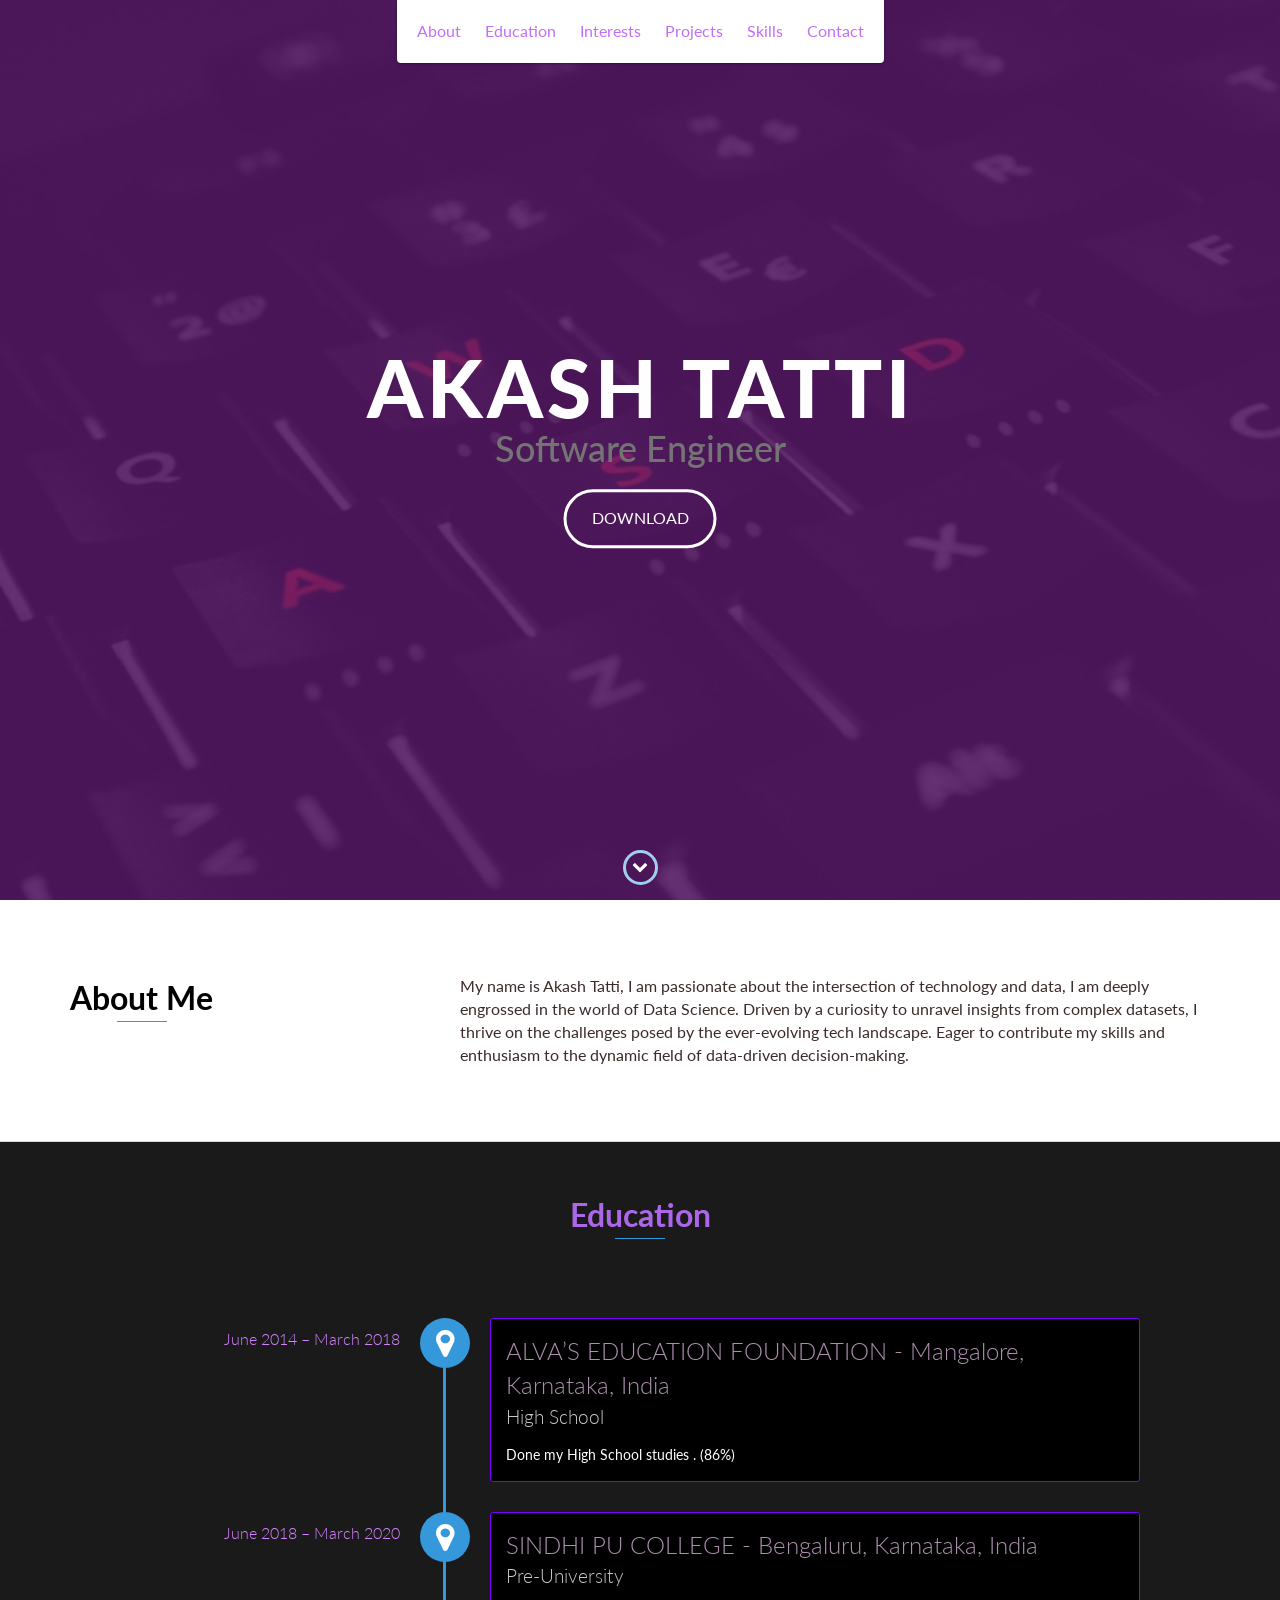
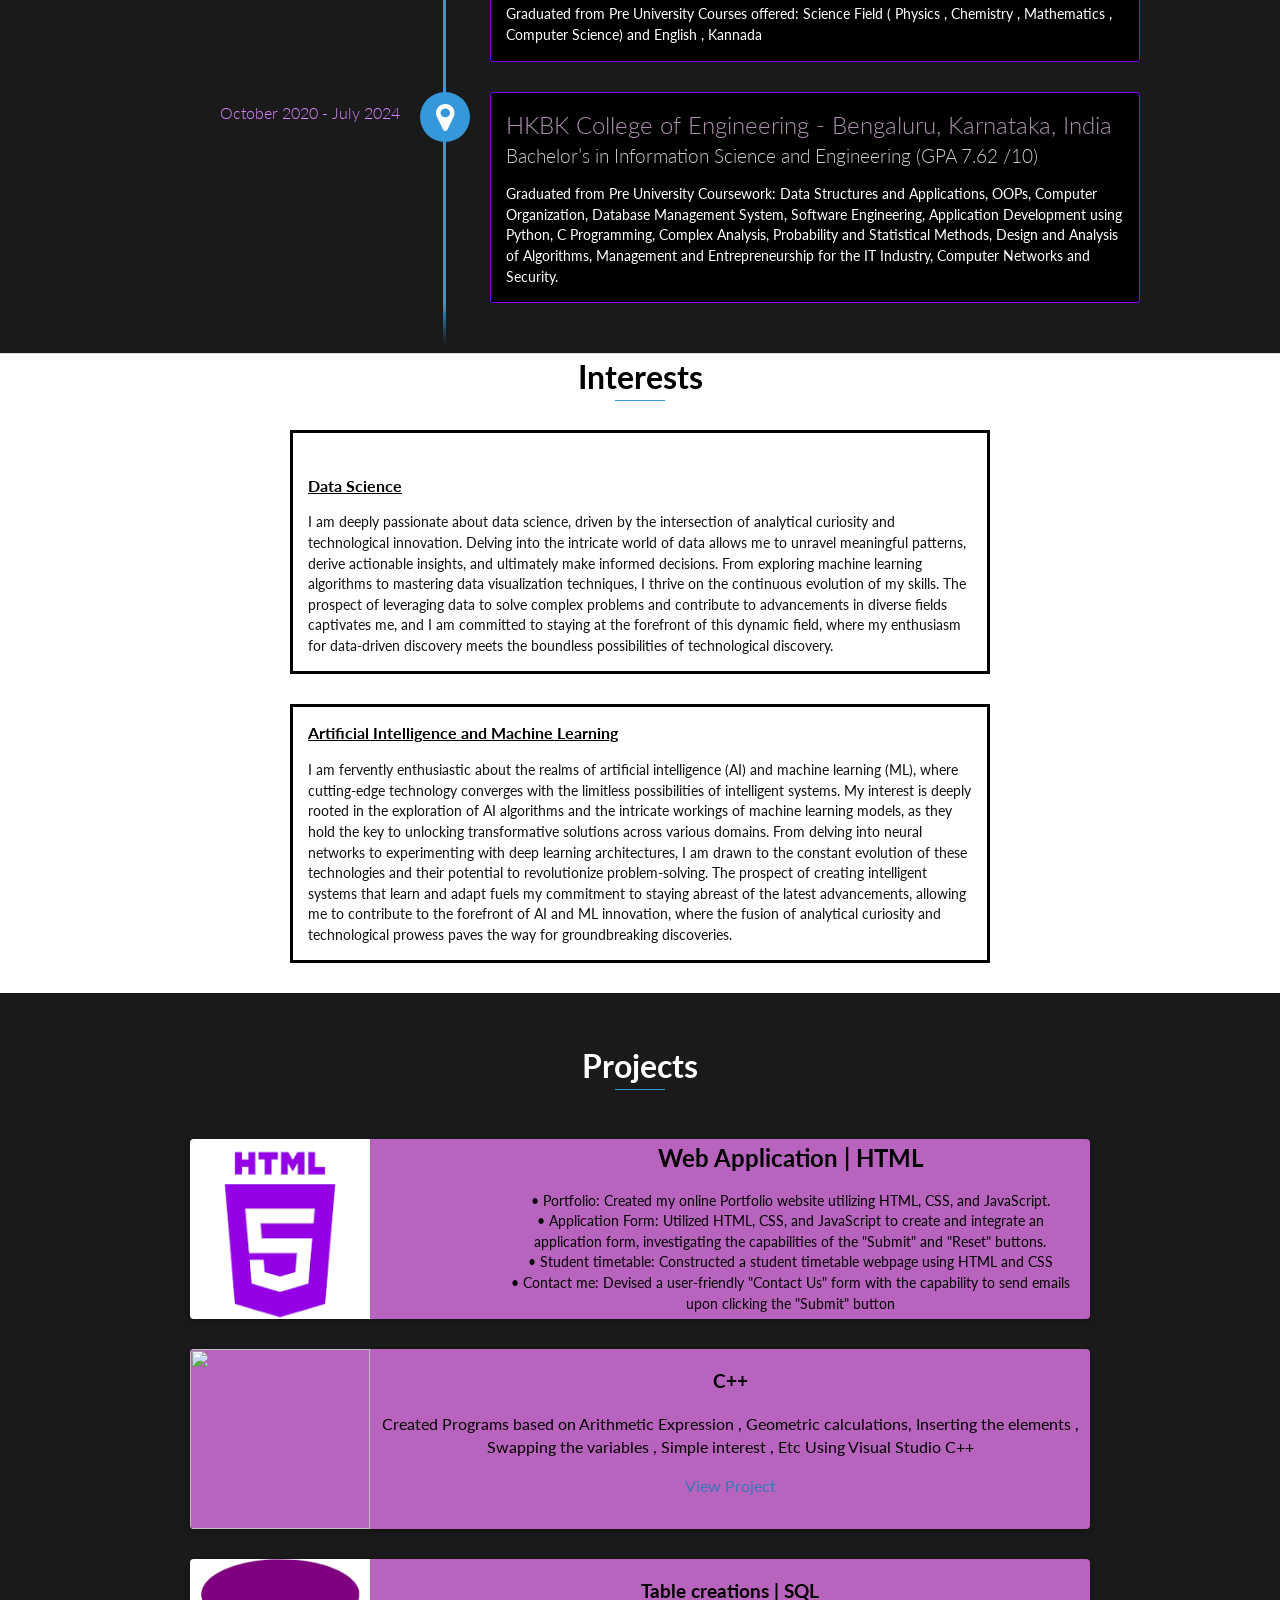
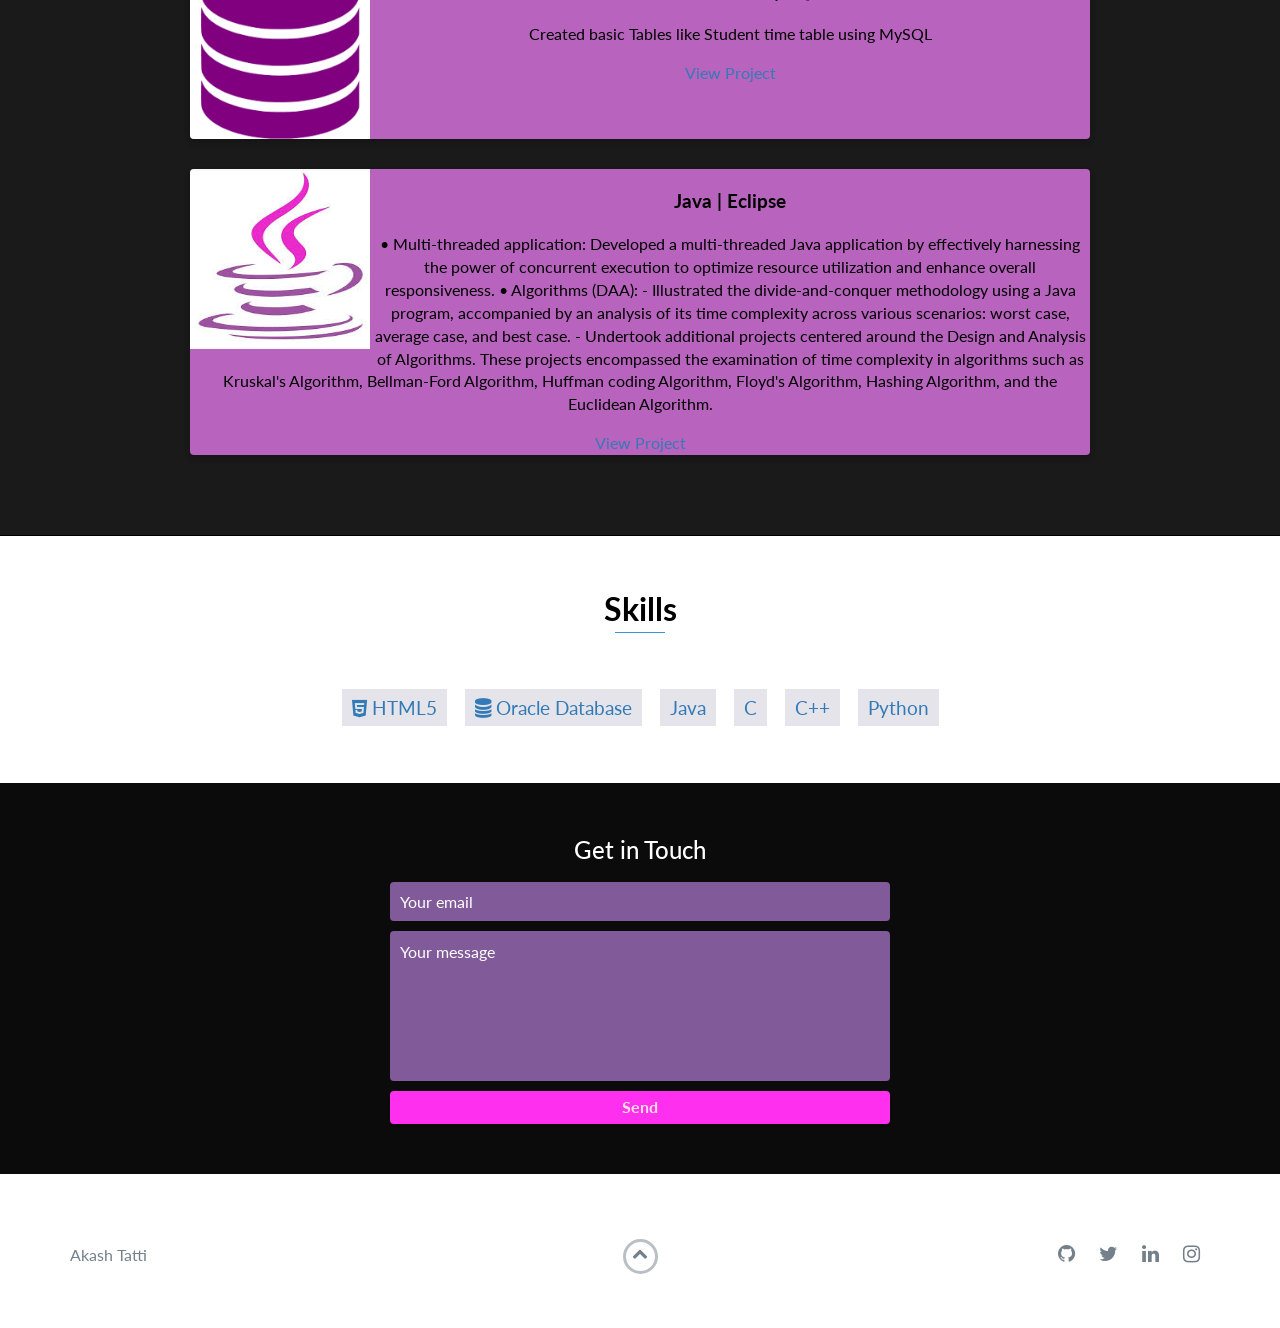
==== commit dc5c34c1: "Add files via upload" ====
--- a/index.html
+++ b/index.html
@@ -15,6 +15,8 @@
     <link rel="stylesheet" href="libs/font-awesome/css/font-awesome.min.css">
     <link href="css/bootstrap.min.css" rel="stylesheet">
     <link href="css/styles.css" rel="stylesheet">
+
+    
 </head>
 
 <body>
@@ -53,7 +55,7 @@
         <div id="lead-content">
             <h1>Akash Tatti</h1>
             <h2>Software Engineer</h2>
-            <a href="https://drive.google.com/file/d/1BBxrj32bVS1T4UxSxyaCrLaYO30i-AV5/view?usp=sharing" download class="btn-rounded-white">DOWNLOAD</a>
+            <a href="https://drive.google.com/file/d/1XUCVSHLHq2YyEbursE63rfiBCyhyqzpv/view?usp=sharing" download class="btn-rounded-white">DOWNLOAD</a>
           
         </div>
         <!-- End #lead-content -->
@@ -78,7 +80,7 @@
                 </div>
                 <div class="col-md-8">
                     <p>
-                       Akash Tatti , I was born in Karnataka , India. I have just finished my Pre- University Education and I want to be an Android Developer , I am currently learning Web-Designing , Java and Android Development
+                        My name is Akash Tatti, I am passionate about the intersection of technology and data, I am deeply engrossed in the world of Data Science. Driven by a curiosity to unravel insights from complex datasets, I thrive on the challenges posed by the ever-evolving tech landscape. Eager to contribute my skills and enthusiasm to the dynamic field of data-driven decision-making.
                     </p>
                 </div>
             </div>
@@ -89,24 +91,16 @@
     <div id="education" class="background-alt">
         <h2 class="heading"><b>Education</b></h2>
         <div id="experience-timeline">
-            <div data-date="June 2006 – March 2014">
-                <h3>ST. MICHAEL’s HIGH SCHOOL </h3>
-                <h4>Primary Education</h4>
-                <p>
-                    Kinter garden to Primary School Education                                                   
-                </p>
-            </div>
-
             <div data-date="June 2014 – March 2018">
-                <h3>ALVA’S EDUCATION FOUNDATION </h3>
+                <h3>ALVA’S EDUCATION FOUNDATION - Mangalore, Karnataka, India</h3>
                 <h4>High School</h4>
                 <p>
                     Done my High School studies . (86%) 
                 </p>
             </div>
 
-            <div data-date="June 2018- March 2020 ">
-                <h3>SINDHI PU COLLEGE </h3>
+            <div data-date="June 2018 – March 2020">
+                <h3>SINDHI PU COLLEGE - Bengaluru, Karnataka, India</h3>
                 <h4>Pre-University</h4>
                 <p>
                        Graduated from Pre University 
@@ -114,6 +108,18 @@
                     
                 </p>
             </div>
+
+            <div data-date="October 2020 - July 2024 ">
+                <h3>HKBK College of Engineering - Bengaluru, Karnataka, India </h3>
+                <h4>Bachelor’s in Information Science and Engineering (GPA 7.62 /10)</h4>
+                <p>
+                       Graduated from Pre University 
+                       Coursework: Data Structures and Applications, OOPs, Computer Organization, Database Management System, Software Engineering,
+                       Application Development using Python, C Programming, Complex Analysis, Probability and Statistical Methods, Design and Analysis
+                       of Algorithms, Management and Entrepreneurship for the IT Industry, Computer Networks and Security.
+                    
+                </p>
+            </div>
         </div>
     </div>
     <!-- End #education -->
@@ -121,24 +127,20 @@
     <div id="interests"> 
         <center> <u><h2 class="heading" ><b>Interests</b></h2 > </u></center>
         <div class="education-block">
-            <h3>Wed-Designing</h3>
+            <h3>Data Science</h3>
             
-            <h4>Using Html/css</h4>
+            <h4>  <u><b>Data Science</u></b> </h4>
             <p>
-               I like the way web pages work and i am curious to know and understand more about it.
-               I like to make web pages which will be benifit the users and make it easily accessible.
+                I am deeply passionate about data science, driven by the intersection of analytical curiosity and technological innovation. Delving into the intricate world of data allows me to unravel meaningful patterns, derive actionable insights, and ultimately make informed decisions. From exploring machine learning algorithms to mastering data visualization techniques, I thrive on the continuous evolution of my skills. The prospect of leveraging data to solve complex problems and contribute to advancements in diverse fields captivates me, and I am committed to staying at the forefront of this dynamic field, where my enthusiasm for data-driven discovery meets the boundless possibilities of technological discovery.
 
             </p>
         </div>
         <!-- End .education-block -->
 
         <div class="education-block">
-            <h3>Android Development</h3>
+            <h4>  <u><b>Artificial Intelligence and Machine Learning </u></b> </h4>
             
-            <h4>Android developer software</h4>
-            <p>I really like the way how mobile applications work and i want to know more and understand about it and study it .
-                I would love to create or develope apps which will be benificial to the users .
-                I want to develop games as well. 
+            <p>I am fervently enthusiastic about the realms of artificial intelligence (AI) and machine learning (ML), where cutting-edge technology converges with the limitless possibilities of intelligent systems. My interest is deeply rooted in the exploration of AI algorithms and the intricate workings of machine learning models, as they hold the key to unlocking transformative solutions across various domains. From delving into neural networks to experimenting with deep learning architectures, I am drawn to the constant evolution of these technologies and their potential to revolutionize problem-solving. The prospect of creating intelligent systems that learn and adapt fuels my commitment to staying abreast of the latest advancements, allowing me to contribute to the forefront of AI and ML innovation, where the fusion of analytical curiosity and technological prowess paves the way for groundbreaking discoveries. 
             </p>
         </div>
         <!-- End .education-block -->
@@ -152,16 +154,18 @@
                 <div class="project shadow-large">
                     <div class="project-image">
 
-                        <img src="https://codebridgeplus.com/wp-content/uploads/1_html-2.jpg" width="180" height="180" />
+                        <img src="[data-uri]" width="180" height="180" />
                         
                     </div>
                     <!-- End .project-image -->
                     
                  
                     <div class="project-info">
-                        <h3><b>Web Application | HTML </b>  </h3>
-                        <p>
-                            Developed some basic web pages like Student Time-tables’  , Application Forms using HTML
+                        <h3> <br><b> Web Application | HTML </b>  </h3>
+                        <p> • Portfolio: Created my online Portfolio website utilizing HTML, CSS, and JavaScript.<br>
+                            • Application Form: Utilized HTML, CSS, and JavaScript to create and integrate an application form,             investigating the capabilities of the "Submit" and "Reset" buttons. <br>
+                            • Student timetable: Constructed a student timetable webpage using HTML and CSS <br>
+                            • Contact me: Devised a user-friendly "Contact Us" form with the capability to send emails upon clicking the "Submit" button  
                         </p>
                         <a href="https://github.com/akash-tatti/Web_Projects">View Project</a>
                     </div>
@@ -179,7 +183,7 @@
                     </div>
                     <!-- End .project-image -->
                     <div class="project-info1">
-                        <h3>  C++</h3>
+                        <h3> <b> C++</b></h3>
                         <p>
                             Created Programs based on Arithmetic Expression , Geometric calculations, Inserting the elements , Swapping the variables , Simple interest , Etc
                             Using Visual Studio C++
@@ -196,7 +200,7 @@
                     </div>
                     <!-- End .project-image -->
                     <div class="project-info1">
-                        <h3>   Table creations |  SQL </h3>
+                        <h3>  <b> Table creations |  SQL</b> </h3>
                         <p>
                             Created basic Tables like Student time table  using MySQL
                             
@@ -212,10 +216,17 @@
                     </div>
                     <!-- End .project-image -->
                     <div class="project-info1">
-                        <h3>Java scripts s |  LeetCode</h3>
-                        <p>
-                            I have just converted all the C++ Programs Which I did based on Arithmetic Expression , Geometric calculations, Inserting the elements , Swapping the variables , Simple interest , Etc Using LEETCODE.
-                            
+                        <h3><b>Java | Eclipse </b></h3>
+                        <p> <centre>
+                            • Multi-threaded application: Developed a multi-threaded Java application by effectively harnessing the power of concurrent 
+execution to optimize resource utilization and enhance overall responsiveness.
+• Algorithms (DAA): 
+- Illustrated the divide-and-conquer methodology using a Java program, accompanied by an analysis of its time 
+complexity across various scenarios: worst case, average case, and best case. 
+- Undertook additional projects centered around the Design and Analysis of Algorithms. These projects encompassed the 
+examination of time complexity in algorithms such as Kruskal's Algorithm, Bellman-Ford Algorithm, Huffman coding 
+Algorithm, Floyd's Algorithm, Hashing Algorithm, and the Euclidean Algorithm.
+                                                </centre>
                         </p>
                         <a href="https://github.com/akash-tatti/Java">View Project</a>
                     </div>
@@ -230,23 +241,23 @@
     <div id="skills">
         <h2 class="heading"><b>Skills</b></h2>
         <ul>
-            
-            <li><a href="https://html.com/ " target="_blank"><i class="fa fa-html5 -" aria-hidden="true"></i></a></li>
-            <li><a href="https://www.oracle.com/in/database/ " target="_blank"><i class="fa fa-database" aria-hidden="true"></i></a></li>
-             <li><a href="https://www.java.com/en/" target="_blank"><i class="fab fa-java fa-lg" aria-hidden="true"></i></a></li>
-            <li><img src="[data-uri]" width="75" height="75">
-</li>
-            <li><img src="https://i.pinimg.com/originals/99/f8/87/99f887833c475448723d3c9ac16c179b.png" width="75" height="75"></li>
-
+            <li><a href="https://html.com/" target="_blank"><i class="fa fa-html5" aria-hidden="true"></i> HTML5</a></li>
+            <li><a href="https://www.oracle.com/in/database/" target="_blank"><i class="fa fa-database" aria-hidden="true"></i> Oracle Database</a></li>
+            <li><a href="https://www.java.com/" target="_blank"><i class="fab fa-java"></i> Java</a></li>
+            <li><a href="https://en.wikipedia.org/wiki/C_(programming_language)" target="_blank"><i class="devicon-c-plain"></i> C</a></li>
+            <li><a href="https://en.wikipedia.org/wiki/C%2B%2B" target="_blank"><i class="devicon-cplusplus-plain"></i> C++</a></li>
+            <li><a href="https://www.python.org/" target="_blank"><i class="devicon-python-plain"></i> Python</a></li>
         </ul>
     </div>
+    
+    
+    
     <!-- End #skills -->
 
     <div id="contact">
         <h2>Get in Touch</h2>
         <div id="contact-form">
-            <form action="mailto:someone@example.com" method="post" enctype="text/plain">
-            
+            <form action="contact.php" method="post">
                 <input type="hidden" name="_subject" value="Contact request from personal website" />
                 <input type="email" name="_replyto" placeholder="Your email" required>
                 <textarea name="message" placeholder="Your message" required></textarea>
@@ -255,6 +266,7 @@
         </div>
         <!-- End #contact-form -->
     </div>
+    
     <!-- End #contact -->
 
     <footer>
@@ -277,13 +289,17 @@
                         </li>
         
                         <li>
-                            <a href="https://plus.google.com/" target="_blank"><i class="fa fa-google-plus" aria-hidden="true"></i></a>
+                            <a href="https://twitter.com/07Ash_Ketchum" target="_blank"><i class="fa fa-twitter" aria-hidden="true"></i></a>
                         </li>
-                        <li> <a href="https://www.linkedin.com/in/akash-tatti-5073a31b0/" target="_blank"><i class="fa fa-linkedin" aria-hidden="true"></i></a>
+                        
+                        <li>
+                            <a href="https://www.linkedin.com/in/akashtatti/" target="_blank"><i class="fa fa-linkedin" aria-hidden="true"></i></a>
                         </li>
+                        
                         <li>
-                            <a href="https://www.instagram.com/07ash_ketchum/" target="_blank"><i class="fa fa-instagram" aria-hidden="true"></i></a>
+                            <a href="https://www.instagram.com/07ash.exe/" target="_blank"><i class="fa fa-instagram" aria-hidden="true"></i></a>
                         </li>
+                        
                     </ul>
                 </div>
             </div>
--- a/css/styles.css
+++ b/css/styles.css
@@ -1,35 +1,78 @@
-<<<<<<< HEAD
-/*!
-    Title: Dev Portfolio Template
-    Version: 1.2.2
-    Last Change: 03/25/2020
-    Author: Ryan Fitzgerald
-    Repo: https://github.com/RyanFitzgerald/devportfolio-template
-    Issues: https://github.com/RyanFitzgerald/devportfolio-template/issues
-
-    Description: This file contains all the styles associated with the page
-    that don't come from third party libraries. This file gets compiled using
-    Gulp and send to the /css folder which is then loaded on the page.
-
-*/body{font-family:'Lato', sans-serif;font-size:16px}body.active{overflow:hidden;z-index:-1}.no-js #experience-timeline>div{background:#black;padding:10px;margin-bottom:10px;border:1px solid #dcd9d9}.no-js #experience-timeline>div h3{font-size:1.5em;font-weight:300;color:#374054;display:inline-block;margin:0}.no-js #experience-timeline>div h4{font-size:1.2em;font-weight:300;color:#Black;margin:0 0 15px 0}.no-js #experience-timeline>div p{color:#ff8d8d;font-size:0.9em;margin:0}.no-js #experience-timeline:before,.no-js #experience-timeline:after{content:none}@keyframes dropHeader{0%{transform:translateY(-100%)}100%{transform:translateY(0)}}header{position:absolute;top:0;left:0;right:0;text-align:center;z-index:10;animation-name:dropHeader;animation-iteration-count:1;animation-timing-function:ease;animation-duration:0.75s}header ul{display:inline-block;background:#fff;text-align:center;padding:10px;margin:0;border-bottom-right-radius:4px;border-bottom-left-radius:4px}header li{display:inline-block}header a{display:block;color:#c36df9;padding:10px}header a:hover{color:#ff2e2e;text-decoration:none;background:#eee;border-radius:4px}header a:focus{color:#3498db;text-decoration:none}header.active{display:block}header.sticky{position:fixed;z-index:999}#menu.active{display:block}#mobile-menu-open{display:none;cursor:pointer;position:fixed;right:15px;top:10px;color:#3498db;font-size:1.5em;z-index:20;padding:0 7px;border-radius:4px;background:#fff}#mobile-menu-close{display:none;text-align:right;width:100%;background:#fff;font-size:1.5em;padding-right:15px;padding-top:10px;cursor:pointer;color:#3498db}#mobile-menu-close span{font-size:0.5em;text-transform:uppercase}#mobile-menu-close i{vertical-align:middle}footer{padding:50px 0}.copyright{padding-top:20px}.copyright p{margin:0;color:#74808a}.top{text-align:center}.top span{cursor:pointer;display:block;margin:15px auto 0 auto;width:35px;height:35px;border-radius:50%;border:3px solid #b9bfc4;text-align:center}.top i{color:#74808a}.social{text-align:right}.social ul{margin:5px 0 0 0;padding:0}.social li{display:inline-block;font-size:1.25em;list-style:none}.social a{display:block;color:#74808a;padding:10px}.social a:hover{color:#800000}.btn-rounded-white{display:inline-block;color:#fff;padding:15px 25px;border:3px solid #fff;border-radius:30px;transition:.5s ease all}.btn-rounded-white:hover{color:#3498db;background:#fff;text-decoration:none}.shadow{box-shadow:0 1px 3px rgba(0,0,0,0.12),0 1px 2px rgba(0,0,0,0.24)}.shadow-large{box-shadow:0 3px 6px rgba(0,0,0,0.08),0 3px 6px rgba(0,0,0,0.15)}.heading{position:relative;display:inline-block;font-size:2em;font-weight:300;margin:0 0 30px 0}.heading:after{position:absolute;content:'';top:100%;height:1px;width:50px;left:0;right:0;margin:0 auto;background:#3498db}.background-alt{background:#1b1a1a}#lead{position:relative;height:100vh;min-height:50px;max-height:1080px;background:url(../images/lead2-bg.jpg);background-size:cover;padding:10px;overflow:hidden}#lead-content{position:absolute;z-index:10;top:50%;left:50%;transform:translate(-50%, -50%);text-align:center}#lead-content h1,#lead-content h2{margin:0}#lead-content h1{color:#ffffff;font-weight:900;font-size:5em;text-transform:uppercase;letter-spacing:0.05em;line-height:0.9em}#lead-content h2{color:#747474;font-weight:500;font-size:2.25em;margin-bottom:15px}#lead-overlay{position:absolute;height:100%;width:100%;top:0;right:0;bottom:0;left:0;background:rgb(92 27 109 / 80%);z-index:1}#lead-down{position:absolute;left:0;right:0;width:100%;text-align:center;z-index:10;bottom:15px;color:#fff}#lead-down span{cursor:pointer;display:block;margin:0 auto;width:35px;height:35px;border-radius:50%;border:3px solid #a0cfee;text-align:center}#lead-down i{animation:pulsate 1.5s ease;animation-iteration-count:infinite;padding-top:5px}@keyframes pulsate{0%{transform:scale(1, 1)}50%{transform:scale(1.2, 1.2)}100%{transform:scale(1, 1)}}#about{padding:75px 15px;border-bottom:1px solid #dcd9d9}#about h2{color:#000000}#about p{color:#3c2b2b;margin:0}#experience{padding:50px 15px;text-align:center;border-bottom:1px solid #ff0000}#experience h2{color:#ff8d8d}#experience-timeline{margin:30px auto 0 auto;position:relative;max-width:1000px}#experience-timeline:before{position:absolute;content:'';top:0;bottom:0;left:303px;right:auto;height:100%;width:3px;background:#3498db;z-index:0}#experience-timeline:after{position:absolute;content:'';width:3px;height:40px;background:#3498db;background:linear-gradient(to bottom, #3498db, rgba(52,152,219,0));top:100%;left:303px}.vtimeline-content{margin-left:350px;background:#000000;border:1px solid #8000ff;padding:15px;border-radius:3px;text-align:left}.vtimeline-content h3{font-size:1.5em;font-weight:300;color:#ac8fad;display:inline-block;margin:0}.vtimeline-content h4{font-size:1.2em;font-weight:300;color:#c9c9c9;margin:0 0 15px 0}.vtimeline-content p{color:#ffffff;font-size:0.9em;margin:0}.vtimeline-point{position:relative;display:block;vertical-align:top;margin-bottom:30px}.vtimeline-icon{position:relative;color:#fff;width:50px;height:50px;background:#3498db;border-radius:50%;float:left;z-index:99;margin-left:280px}.vtimeline-icon i{display:block;font-size:2em;margin-top:10px}.vtimeline-date{width:260px;text-align:right;position:absolute;left:0;top:10px;font-weight:300;color:#d583ff}#education{padding:50px 15px 20px 15px;border-bottom:1px solid #dcd9d9;text-align:center}#education h2{color:#ab67e8;margin-bottom:50px}.education-block{max-width:700px;margin:0 auto 30px auto;padding:15px;border:3px solid #000000;text-align:left}.education-block h3{font-weight:500;float:left;margin:0;color:#ffffff}.education-block span{color:#74808a;float:right}.education-block h4{color:#000000;clear:both;font-weight:500;margin:0 0 15px 0}.education-block p,.education-block ul{margin:0;color:#121111;font-size:0.9em}.education-block ul{padding:0 0 0 15px}#projects{padding:50px 15px;border-bottom:1px solid #000;text-align:center}#projects  h2{color:#ffffff;margin-bottom:50px}.project{position:relative;max-width:900px;margin:0 auto 30px auto;overflow:hidden;background:#b863bd;border-radius:4px}.project-image{float:left}.project-info{position:absolute;top:50%;transform:translateY(-50%);margin-left:300px;padding:15px}.project-info h3{font-size:1.5em;font-weight:300;color:#000000;margin:0 0 15px 0}.project-info p{color:#000000;margin:0 0 15px 0;font-size:0.9em} no-image .project-info{position:relative;margin:0;padding:30px 15px;transform:none}#more-projects{display:none}#skills{padding:50px 15px;text-align:center}#skills h2{color:#000000;margin-bottom:50px}#skills ul{display:block;margin:0 auto;padding:0;max-width:800px}#skills li{display:inline-block;margin:7px;padding:5px 10px;color:#374054;background:#e4e4ea;list-style:none;cursor:default;font-size:1.2em}#contact{padding:50px 15px;background:#0c0b0b;text-align:center}#contact h2{margin:0 0 15px 0;color:#fff;font-weight:500}#contact-form{max-width:500px;margin:0 auto}#contact-form input,#contact-form textarea{display:block;width:100%;padding:10px;border-radius:4px;border:none;margin-bottom:10px;background:#815a9a;color:#fff;transition:.5s ease all}#contact-form input::-webkit-input-placeholder,#contact-form textarea::-webkit-input-placeholder{color:#fff}#contact-form input:-moz-placeholder,#contact-form textarea:-moz-placeholder{color:#fff;opacity:1}#contact-form input::-moz-placeholder,#contact-form textarea::-moz-placeholder{color:#fff;opacity:1}#contact-form input:-ms-input-placeholder,#contact-form textarea:-ms-input-placeholder{color:#fff}#contact-form input:focus,#contact-form textarea:focus{outline:none;background:#16527a}#contact-form textarea{height:150px;resize:none}#contact-form button{display:block;width:100%;background:#ff2fef;border-radius:4px;padding:5px 10px;border:none;color:#ffdede;font-weight:700;box-shadow:0 1px 3px rgba(0,0,0,0.12),0 1px 2px rgba(0,0,0,0.24);transition:.5s ease all}#contact-form button:hover{box-shadow:0 10px 20px rgba(0,0,0,0.19),0 6px 6px rgba(0,0,0,0.23)}.optional-section{padding:50px 15px;text-align:center;border-top:1px solid #dcd9d9}.optional-section h2{color:#374054}.optional-section-block{max-width:700px;margin:0 auto 30px auto;padding:15px;border:1px solid #dcd9d9;background:#fff;text-align:left}.optional-section-block h3{font-weight:500;margin:0 0 15px 0;color:#374054}.optional-section-block h4{color:#74808a;clear:both;font-weight:500;margin:0 0 15px 0}.optional-section-block p,.optional-section-block ul{margin:0 0 15px 0;color:#74808a;font-size:0.9em}.optional-section-block ul{padding:0 0 0 15px}@media only screen and (max-width: 750px){#experience-timeline:before,#experience-timeline:after{left:23px}.vtimeline-date{width:auto;text-align:left;position:relative;margin-bottom:15px;display:block;margin-left:70px}.vtimeline-icon{margin-left:0}.vtimeline-content{margin-left:70px}}@media only screen and (max-width: 992px){#lead{height:auto;min-height:auto;max-height:auto;padding:100px 15px}#lead-content{position:relative;transform:none;left:auto;top:auto}#lead-content h1{font-size:3em}#lead-content h2{font-size:1.75em}#about{text-align:center}#about p{text-align:left}}@media only screen and (max-width: 768px){header{position:fixed;display:none;z-index:999;animation:none;bottom:0;height:100%}#mobile-menu-open,#mobile-menu-close{display:block}#menu{height:100%;overflow-y:auto;box-shadow:none;border-radius:0;width:100%}#menu li{display:block;margin-bottom:10px}#lead-content h1{font-size:2em}#lead-content h2{font-size:1.3em}#lead-content a{padding:10px 20px}#lead-down{display:none}.education-block h3,.education-block span{float:none}.project-image{display:none}.project-info{position:relative;margin:0;padding:30px 15px;top:auto;transform:none}footer{text-align:center}.social{text-align:center}}@media only screen and (max-width: 480px){#lead-content h1{font-size:1.5em}#lead-content h2{font-size:1em}#lead-content a{font-size:0.9em;padding:5px 10px}}
-
-
-
-=======
-/*!
-    Title: Dev Portfolio Template
-    Version: 1.2.2
-    Last Change: 03/25/2020
-    Author: Ryan Fitzgerald
-    Repo: https://github.com/RyanFitzgerald/devportfolio-template
-    Issues: https://github.com/RyanFitzgerald/devportfolio-template/issues
-
-    Description: This file contains all the styles associated with the page
-    that don't come from third party libraries. This file gets compiled using
-    Gulp and send to the /css folder which is then loaded on the page.
-
-*/body{font-family:'Lato', sans-serif;font-size:16px}body.active{overflow:hidden;z-index:-1}.no-js #experience-timeline>div{background:#black;padding:10px;margin-bottom:10px;border:1px solid #dcd9d9}.no-js #experience-timeline>div h3{font-size:1.5em;font-weight:300;color:#374054;display:inline-block;margin:0}.no-js #experience-timeline>div h4{font-size:1.2em;font-weight:300;color:#Black;margin:0 0 15px 0}.no-js #experience-timeline>div p{color:#ff8d8d;font-size:0.9em;margin:0}.no-js #experience-timeline:before,.no-js #experience-timeline:after{content:none}@keyframes dropHeader{0%{transform:translateY(-100%)}100%{transform:translateY(0)}}header{position:absolute;top:0;left:0;right:0;text-align:center;z-index:10;animation-name:dropHeader;animation-iteration-count:1;animation-timing-function:ease;animation-duration:0.75s}header ul{display:inline-block;background:#fff;text-align:center;padding:10px;margin:0;border-bottom-right-radius:4px;border-bottom-left-radius:4px}header li{display:inline-block}header a{display:block;color:#f35757;padding:10px}header a:hover{color:#ff2e2e;text-decoration:none;background:#eee;border-radius:4px}header a:focus{color:#3498db;text-decoration:none}header.active{display:block}header.sticky{position:fixed;z-index:999}#menu.active{display:block}#mobile-menu-open{display:none;cursor:pointer;position:fixed;right:15px;top:10px;color:#3498db;font-size:1.5em;z-index:20;padding:0 7px;border-radius:4px;background:#fff}#mobile-menu-close{display:none;text-align:right;width:100%;background:#fff;font-size:1.5em;padding-right:15px;padding-top:10px;cursor:pointer;color:#3498db}#mobile-menu-close span{font-size:0.5em;text-transform:uppercase}#mobile-menu-close i{vertical-align:middle}footer{padding:50px 0}.copyright{padding-top:20px}.copyright p{margin:0;color:#74808a}.top{text-align:center}.top span{cursor:pointer;display:block;margin:15px auto 0 auto;width:35px;height:35px;border-radius:50%;border:3px solid #b9bfc4;text-align:center}.top i{color:#74808a}.social{text-align:right}.social ul{margin:5px 0 0 0;padding:0}.social li{display:inline-block;font-size:1.25em;list-style:none}.social a{display:block;color:#74808a;padding:10px}.social a:hover{color:#800000}.btn-rounded-white{display:inline-block;color:#fff;padding:15px 25px;border:3px solid #fff;border-radius:30px;transition:.5s ease all}.btn-rounded-white:hover{color:#3498db;background:#fff;text-decoration:none}.shadow{box-shadow:0 1px 3px rgba(0,0,0,0.12),0 1px 2px rgba(0,0,0,0.24)}.shadow-large{box-shadow:0 3px 6px rgba(0,0,0,0.08),0 3px 6px rgba(0,0,0,0.15)}.heading{position:relative;display:inline-block;font-size:2em;font-weight:300;margin:0 0 30px 0}.heading:after{position:absolute;content:'';top:100%;height:1px;width:50px;left:0;right:0;margin:0 auto;background:#3498db}.background-alt{background:#1b1a1a}#lead{position:relative;height:100vh;min-height:50px;max-height:1080px;background:url(../images/lead2-bg.jpg);background-size:cover;padding:10px;overflow:hidden}#lead-content{position:absolute;z-index:10;top:50%;left:50%;transform:translate(-50%, -50%);text-align:center}#lead-content h1,#lead-content h2{margin:0}#lead-content h1{color:#ffffff;font-weight:900;font-size:5em;text-transform:uppercase;letter-spacing:0.05em;line-height:0.9em}#lead-content h2{color:#747474;font-weight:500;font-size:2.25em;margin-bottom:15px}#lead-overlay{position:absolute;height:100%;width:100%;top:0;right:0;bottom:0;left:0;background:rgba(118,14,33,0.8);z-index:1}#lead-down{position:absolute;left:0;right:0;width:100%;text-align:center;z-index:10;bottom:15px;color:#fff}#lead-down span{cursor:pointer;display:block;margin:0 auto;width:35px;height:35px;border-radius:50%;border:3px solid #a0cfee;text-align:center}#lead-down i{animation:pulsate 1.5s ease;animation-iteration-count:infinite;padding-top:5px}@keyframes pulsate{0%{transform:scale(1, 1)}50%{transform:scale(1.2, 1.2)}100%{transform:scale(1, 1)}}#about{padding:75px 15px;border-bottom:1px solid #dcd9d9}#about h2{color:#000000}#about p{color:#3c2b2b;margin:0}#experience{padding:50px 15px;text-align:center;border-bottom:1px solid #ff0000}#experience h2{color:#ff8d8d}#experience-timeline{margin:30px auto 0 auto;position:relative;max-width:1000px}#experience-timeline:before{position:absolute;content:'';top:0;bottom:0;left:303px;right:auto;height:100%;width:3px;background:#3498db;z-index:0}#experience-timeline:after{position:absolute;content:'';width:3px;height:40px;background:#3498db;background:linear-gradient(to bottom, #3498db, rgba(52,152,219,0));top:100%;left:303px}.vtimeline-content{margin-left:350px;background:#000000;border:1px solid #e6e6e6;padding:15px;border-radius:3px;text-align:left}.vtimeline-content h3{font-size:1.5em;font-weight:300;color:#ffffff;display:inline-block;margin:0}.vtimeline-content h4{font-size:1.2em;font-weight:300;color:#c9c9c9;margin:0 0 15px 0}.vtimeline-content p{color:#ffffff;font-size:0.9em;margin:0}.vtimeline-point{position:relative;display:block;vertical-align:top;margin-bottom:30px}.vtimeline-icon{position:relative;color:#fff;width:50px;height:50px;background:#3498db;border-radius:50%;float:left;z-index:99;margin-left:280px}.vtimeline-icon i{display:block;font-size:2em;margin-top:10px}.vtimeline-date{width:260px;text-align:right;position:absolute;left:0;top:10px;font-weight:300;color:#cacaca}#education{padding:50px 15px 20px 15px;border-bottom:1px solid #dcd9d9;text-align:center}#education h2{color:#ffffff;margin-bottom:50px}.education-block{max-width:700px;margin:0 auto 30px auto;padding:15px;border:3px solid #000000;text-align:left}.education-block h3{font-weight:500;float:left;margin:0;color:#ffffff}.education-block span{color:#74808a;float:right}.education-block h4{color:#000000;clear:both;font-weight:500;margin:0 0 15px 0}.education-block p,.education-block ul{margin:0;color:#121111;font-size:0.9em}.education-block ul{padding:0 0 0 15px}#projects{padding:50px 15px;border-bottom:1px solid #000;text-align:center}#projects  h2{color:#ffffff;margin-bottom:50px}.project{position:relative;max-width:900px;margin:0 auto 30px auto;overflow:hidden;background:#bfbfbf;border-radius:4px}.project-image{float:left}.project-info{position:absolute;top:50%;transform:translateY(-50%);margin-left:300px;padding:15px}.project-info h3{font-size:1.5em;font-weight:300;color:#000000;margin:0 0 15px 0}.project-info p{color:#000000;margin:0 0 15px 0;font-size:0.9em} no-image .project-info{position:relative;margin:0;padding:30px 15px;transform:none}#more-projects{display:none}#skills{padding:50px 15px;text-align:center}#skills h2{color:#000000;margin-bottom:50px}#skills ul{display:block;margin:0 auto;padding:0;max-width:800px}#skills li{display:inline-block;margin:7px;padding:5px 10px;color:#374054;background:#e4e4ea;list-style:none;cursor:default;font-size:1.2em}#contact{padding:50px 15px;background:#0c0b0b;text-align:center}#contact h2{margin:0 0 15px 0;color:#fff;font-weight:500}#contact-form{max-width:500px;margin:0 auto}#contact-form input,#contact-form textarea{display:block;width:100%;padding:10px;border-radius:4px;border:none;margin-bottom:10px;background:#610000;color:#fff;transition:.5s ease all}#contact-form input::-webkit-input-placeholder,#contact-form textarea::-webkit-input-placeholder{color:#fff}#contact-form input:-moz-placeholder,#contact-form textarea:-moz-placeholder{color:#fff;opacity:1}#contact-form input::-moz-placeholder,#contact-form textarea::-moz-placeholder{color:#fff;opacity:1}#contact-form input:-ms-input-placeholder,#contact-form textarea:-ms-input-placeholder{color:#fff}#contact-form input:focus,#contact-form textarea:focus{outline:none;background:#16527a}#contact-form textarea{height:150px;resize:none}#contact-form button{display:block;width:100%;background:#2a1a1a;border-radius:4px;padding:5px 10px;border:none;color:#ffdede;font-weight:700;box-shadow:0 1px 3px rgba(0,0,0,0.12),0 1px 2px rgba(0,0,0,0.24);transition:.5s ease all}#contact-form button:hover{box-shadow:0 10px 20px rgba(0,0,0,0.19),0 6px 6px rgba(0,0,0,0.23)}.optional-section{padding:50px 15px;text-align:center;border-top:1px solid #dcd9d9}.optional-section h2{color:#374054}.optional-section-block{max-width:700px;margin:0 auto 30px auto;padding:15px;border:1px solid #dcd9d9;background:#fff;text-align:left}.optional-section-block h3{font-weight:500;margin:0 0 15px 0;color:#374054}.optional-section-block h4{color:#74808a;clear:both;font-weight:500;margin:0 0 15px 0}.optional-section-block p,.optional-section-block ul{margin:0 0 15px 0;color:#74808a;font-size:0.9em}.optional-section-block ul{padding:0 0 0 15px}@media only screen and (max-width: 750px){#experience-timeline:before,#experience-timeline:after{left:23px}.vtimeline-date{width:auto;text-align:left;position:relative;margin-bottom:15px;display:block;margin-left:70px}.vtimeline-icon{margin-left:0}.vtimeline-content{margin-left:70px}}@media only screen and (max-width: 992px){#lead{height:auto;min-height:auto;max-height:auto;padding:100px 15px}#lead-content{position:relative;transform:none;left:auto;top:auto}#lead-content h1{font-size:3em}#lead-content h2{font-size:1.75em}#about{text-align:center}#about p{text-align:left}}@media only screen and (max-width: 768px){header{position:fixed;display:none;z-index:999;animation:none;bottom:0;height:100%}#mobile-menu-open,#mobile-menu-close{display:block}#menu{height:100%;overflow-y:auto;box-shadow:none;border-radius:0;width:100%}#menu li{display:block;margin-bottom:10px}#lead-content h1{font-size:2em}#lead-content h2{font-size:1.3em}#lead-content a{padding:10px 20px}#lead-down{display:none}.education-block h3,.education-block span{float:none}.project-image{display:none}.project-info{position:relative;margin:0;padding:30px 15px;top:auto;transform:none}footer{text-align:center}.social{text-align:center}}@media only screen and (max-width: 480px){#lead-content h1{font-size:1.5em}#lead-content h2{font-size:1em}#lead-content a{font-size:0.9em;padding:5px 10px}}
-
-
-
->>>>>>> 4379617cedf3e508cf5af9f65751d744e1799a01
+/*!
+    Title: Dev Portfolio Template
+    Version: 1.2.2
+    Last Change: 03/25/2020
+    Author: Ryan Fitzgerald
+    Repo: https://github.com/RyanFitzgerald/devportfolio-template
+    Issues: https://github.com/RyanFitzgerald/devportfolio-template/issues
+
+    Description: This file contains all the styles associated with the page
+    that don't come from third party libraries. This file gets compiled using
+    Gulp and send to the /css folder which is then loaded on the page.
+
+*/body{font-family:'Lato', sans-serif;font-size:16px}body.active{overflow:hidden;z-index:-1}.no-js #experience-timeline>div{background:#black;padding:10px;margin-bottom:10px;border:1px solid #dcd9d9}.no-js #experience-timeline>div h3{font-size:1.5em;font-weight:300;color:#374054;display:inline-block;margin:0}.no-js #experience-timeline>div h4{font-size:1.2em;font-weight:300;color:#Black;margin:0 0 15px 0}.no-js #experience-timeline>div p{color:#ff8d8d;font-size:0.9em;margin:0}.no-js #experience-timeline:before,.no-js #experience-timeline:after{content:none}@keyframes dropHeader{0%{transform:translateY(-100%)}100%{transform:translateY(0)}}header{position:absolute;top:0;left:0;right:0;text-align:center;z-index:10;animation-name:dropHeader;animation-iteration-count:1;animation-timing-function:ease;animation-duration:0.75s}header ul{display:inline-block;background:#fff;text-align:center;padding:10px;margin:0;border-bottom-right-radius:4px;border-bottom-left-radius:4px}header li{display:inline-block}header a{display:block;color:#c36df9;padding:10px}header a:hover{color:#d457f3;text-decoration:none;background:#eee;border-radius:4px}header a:focus{color:#3498db;text-decoration:none}header.active{display:block}header.sticky{position:fixed;z-index:999}#menu.active{display:block}#mobile-menu-open{display:none;cursor:pointer;position:fixed;right:15px;top:10px;color:#3498db;font-size:1.5em;z-index:20;padding:0 7px;border-radius:4px;background:#fff}#mobile-menu-close{display:none;text-align:right;width:100%;background:#fff;font-size:1.5em;padding-right:15px;padding-top:10px;cursor:pointer;color:#3498db}#mobile-menu-close span{font-size:0.5em;text-transform:uppercase}#mobile-menu-close i{vertical-align:middle}footer{padding:50px 0}.copyright{padding-top:20px}.copyright p{margin:0;color:#74808a}.top{text-align:center}.top span{cursor:pointer;display:block;margin:15px auto 0 auto;width:35px;height:35px;border-radius:50%;border:3px solid #b9bfc4;text-align:center}.top i{color:#74808a}.social{text-align:right}.social ul{margin:5px 0 0 0;padding:0}.social li{display:inline-block;font-size:1.25em;list-style:none}.social a{display:block;color:#74808a;padding:10px}.social a:hover{color:#800000}.btn-rounded-white{display:inline-block;color:#fff;padding:15px 25px;border:3px solid #fff;border-radius:30px;transition:.5s ease all}.btn-rounded-white:hover{color:#3498db;background:#fff;text-decoration:none}.shadow{box-shadow:0 1px 3px rgba(0,0,0,0.12),0 1px 2px rgba(0,0,0,0.24)}.shadow-large{box-shadow:0 3px 6px rgba(0,0,0,0.08),0 3px 6px rgba(0,0,0,0.15)}.heading{position:relative;display:inline-block;font-size:2em;font-weight:300;margin:0 0 30px 0}.heading:after{position:absolute;content:'';top:100%;height:1px;width:50px;left:0;right:0;margin:0 auto;background:#3498db}.background-alt{background:#1b1a1a}#lead{position:relative;height:100vh;min-height:50px;max-height:1080px;background:url(../images/lead2-bg.jpg);background-size:cover;padding:10px;overflow:hidden}#lead-content{position:absolute;z-index:10;top:50%;left:50%;transform:translate(-50%, -50%);text-align:center}#lead-content h1,#lead-content h2{margin:0}#lead-content h1{color:#ffffff;font-weight:900;font-size:5em;text-transform:uppercase;letter-spacing:0.05em;line-height:0.9em}#lead-content h2{color:#747474;font-weight:500;font-size:2.25em;margin-bottom:15px}#lead-overlay{position:absolute;height:100%;width:100%;top:0;right:0;bottom:0;left:0;background:rgb(92 27 109 / 80%);z-index:1}#lead-down{position:absolute;left:0;right:0;width:100%;text-align:center;z-index:10;bottom:15px;color:#fff}#lead-down span{cursor:pointer;display:block;margin:0 auto;width:35px;height:35px;border-radius:50%;border:3px solid #a0cfee;text-align:center}#lead-down i{animation:pulsate 1.5s ease;animation-iteration-count:infinite;padding-top:5px}@keyframes pulsate{0%{transform:scale(1, 1)}50%{transform:scale(1.2, 1.2)}100%{transform:scale(1, 1)}}#about{padding:75px 15px;border-bottom:1px solid #dcd9d9}#about h2{color:#000000}#about p{color:#3c2b2b;margin:0}#experience{padding:50px 15px;text-align:center;border-bottom:1px solid #ff0000}#experience h2{color:#ff8d8d}#experience-timeline{margin:30px auto 0 auto;position:relative;max-width:1000px}#experience-timeline:before{position:absolute;content:'';top:0;bottom:0;left:303px;right:auto;height:100%;width:3px;background:#3498db;z-index:0}#experience-timeline:after{position:absolute;content:'';width:3px;height:40px;background:#3498db;background:linear-gradient(to bottom, #3498db, rgba(52,152,219,0));top:100%;left:303px}.vtimeline-content{margin-left:350px;background:#000000;border:1px solid #8000ff;padding:15px;border-radius:3px;text-align:left}.vtimeline-content h3{font-size:1.5em;font-weight:300;color:#ac8fad;display:inline-block;margin:0}.vtimeline-content h4{font-size:1.2em;font-weight:300;color:#c9c9c9;margin:0 0 15px 0}.vtimeline-content p{color:#ffffff;font-size:0.9em;margin:0}.vtimeline-point{position:relative;display:block;vertical-align:top;margin-bottom:30px}.vtimeline-icon{position:relative;color:#fff;width:50px;height:50px;background:#3498db;border-radius:50%;float:left;z-index:99;margin-left:280px}.vtimeline-icon i{display:block;font-size:2em;margin-top:10px}.vtimeline-date{width:260px;text-align:right;position:absolute;left:0;top:10px;font-weight:300;color:#d583ff}#education{padding:50px 15px 20px 15px;border-bottom:1px solid #dcd9d9;text-align:center}#education h2{color:#ab67e8;margin-bottom:50px}.education-block{max-width:700px;margin:0 auto 30px auto;padding:15px;border:3px solid #000000;text-align:left}.education-block h3{font-weight:500;float:left;margin:0;color:#ffffff}.education-block span{color:#74808a;float:right}.education-block h4{color:#000000;clear:both;font-weight:500;margin:0 0 15px 0}.education-block p,.education-block ul{margin:0;color:#121111;font-size:0.9em}.education-block ul{padding:0 0 0 15px}/* Your-styles.css */
+
+#projects {
+    padding: 50px 15px;
+    border-bottom: 1px solid #000;
+    text-align: center;
+}
+
+#projects h2 {
+    color: #ffffff;
+    margin-bottom: 50px;
+}
+
+.project {
+    position: relative;
+    max-width: 900px;
+    margin: 0 auto 30px auto;
+    overflow: hidden;
+    background: #b863bd;
+    border-radius: 4px;
+}
+
+.project-image {
+    float: left;
+}
+
+.project-info {
+    position: absolute;
+    top: 50%;
+    transform: translateY(-50%);
+    margin-left: 300px;
+    padding: 15px;
+}
+
+.project-info h3 {
+    font-size: 1.5em;
+    font-weight: 300;
+    color: #000000;
+    margin: 0 0 15px 0;
+}
+
+.project-info p {
+    color: #000000;
+    margin: 0 0 15px 0;
+    font-size: 0.9em;
+}
+
+.no-image .project-info {
+    position: relative;
+    margin: 0;
+    padding: 30px 15px;
+    transform: none;
+}
+
+#more-projects {
+    display: none;
+}
+
+#skills {
+    padding: 50px 15px;
+    text-align: center;
+}
+#skills h2{color:#000000;margin-bottom:50px}#skills ul{display:block;margin:0 auto;padding:0;max-width:800px}#skills li{display:inline-block;margin:7px;padding:5px 10px;color:#374054;background:#e4e4ea;list-style:none;cursor:default;font-size:1.2em}#contact{padding:50px 15px;background:#0c0b0b;text-align:center}#contact h2{margin:0 0 15px 0;color:#fff;font-weight:500}#contact-form{max-width:500px;margin:0 auto}#contact-form input,#contact-form textarea{display:block;width:100%;padding:10px;border-radius:4px;border:none;margin-bottom:10px;background:#815a9a;color:#fff;transition:.5s ease all}#contact-form input::-webkit-input-placeholder,#contact-form textarea::-webkit-input-placeholder{color:#fff}#contact-form input:-moz-placeholder,#contact-form textarea:-moz-placeholder{color:#fff;opacity:1}#contact-form input::-moz-placeholder,#contact-form textarea::-moz-placeholder{color:#fff;opacity:1}#contact-form input:-ms-input-placeholder,#contact-form textarea:-ms-input-placeholder{color:#fff}#contact-form input:focus,#contact-form textarea:focus{outline:none;background:#16527a}#contact-form textarea{height:150px;resize:none}#contact-form button{display:block;width:100%;background:#ff2fef;border-radius:4px;padding:5px 10px;border:none;color:#ffdede;font-weight:700;box-shadow:0 1px 3px rgba(0,0,0,0.12),0 1px 2px rgba(0,0,0,0.24);transition:.5s ease all}#contact-form button:hover{box-shadow:0 10px 20px rgba(0,0,0,0.19),0 6px 6px rgba(0,0,0,0.23)}.optional-section{padding:50px 15px;text-align:center;border-top:1px solid #dcd9d9}.optional-section h2{color:#374054}.optional-section-block{max-width:700px;margin:0 auto 30px auto;padding:15px;border:1px solid #dcd9d9;background:#fff;text-align:left}.optional-section-block h3{font-weight:500;margin:0 0 15px 0;color:#374054}.optional-section-block h4{color:#74808a;clear:both;font-weight:500;margin:0 0 15px 0}.optional-section-block p,.optional-section-block ul{margin:0 0 15px 0;color:#74808a;font-size:0.9em}.optional-section-block ul{padding:0 0 0 15px}@media only screen and (max-width: 750px){#experience-timeline:before,#experience-timeline:after{left:23px}.vtimeline-date{width:auto;text-align:left;position:relative;margin-bottom:15px;display:block;margin-left:70px}.vtimeline-icon{margin-left:0}.vtimeline-content{margin-left:70px}}@media only screen and (max-width: 992px){#lead{height:auto;min-height:auto;max-height:auto;padding:100px 15px}#lead-content{position:relative;transform:none;left:auto;top:auto}#lead-content h1{font-size:3em}#lead-content h2{font-size:1.75em}#about{text-align:center}#about p{text-align:left}}@media only screen and (max-width: 768px){header{position:fixed;display:none;z-index:999;animation:none;bottom:0;height:100%}#mobile-menu-open,#mobile-menu-close{display:block}#menu{height:100%;overflow-y:auto;box-shadow:none;border-radius:0;width:100%}#menu li{display:block;margin-bottom:10px}#lead-content h1{font-size:2em}#lead-content h2{font-size:1.3em}#lead-content a{padding:10px 20px}#lead-down{display:none}.education-block h3,.education-block span{float:none}.project-image{display:none}.project-info{position:relative;margin:0;padding:30px 15px;top:auto;transform:none}footer{text-align:center}.social{text-align:center}}@media only screen and (max-width: 480px){#lead-content h1{font-size:1.5em}#lead-content h2{font-size:1em}#lead-content a{font-size:0.9em;padding:5px 10px}}
+
+
+
